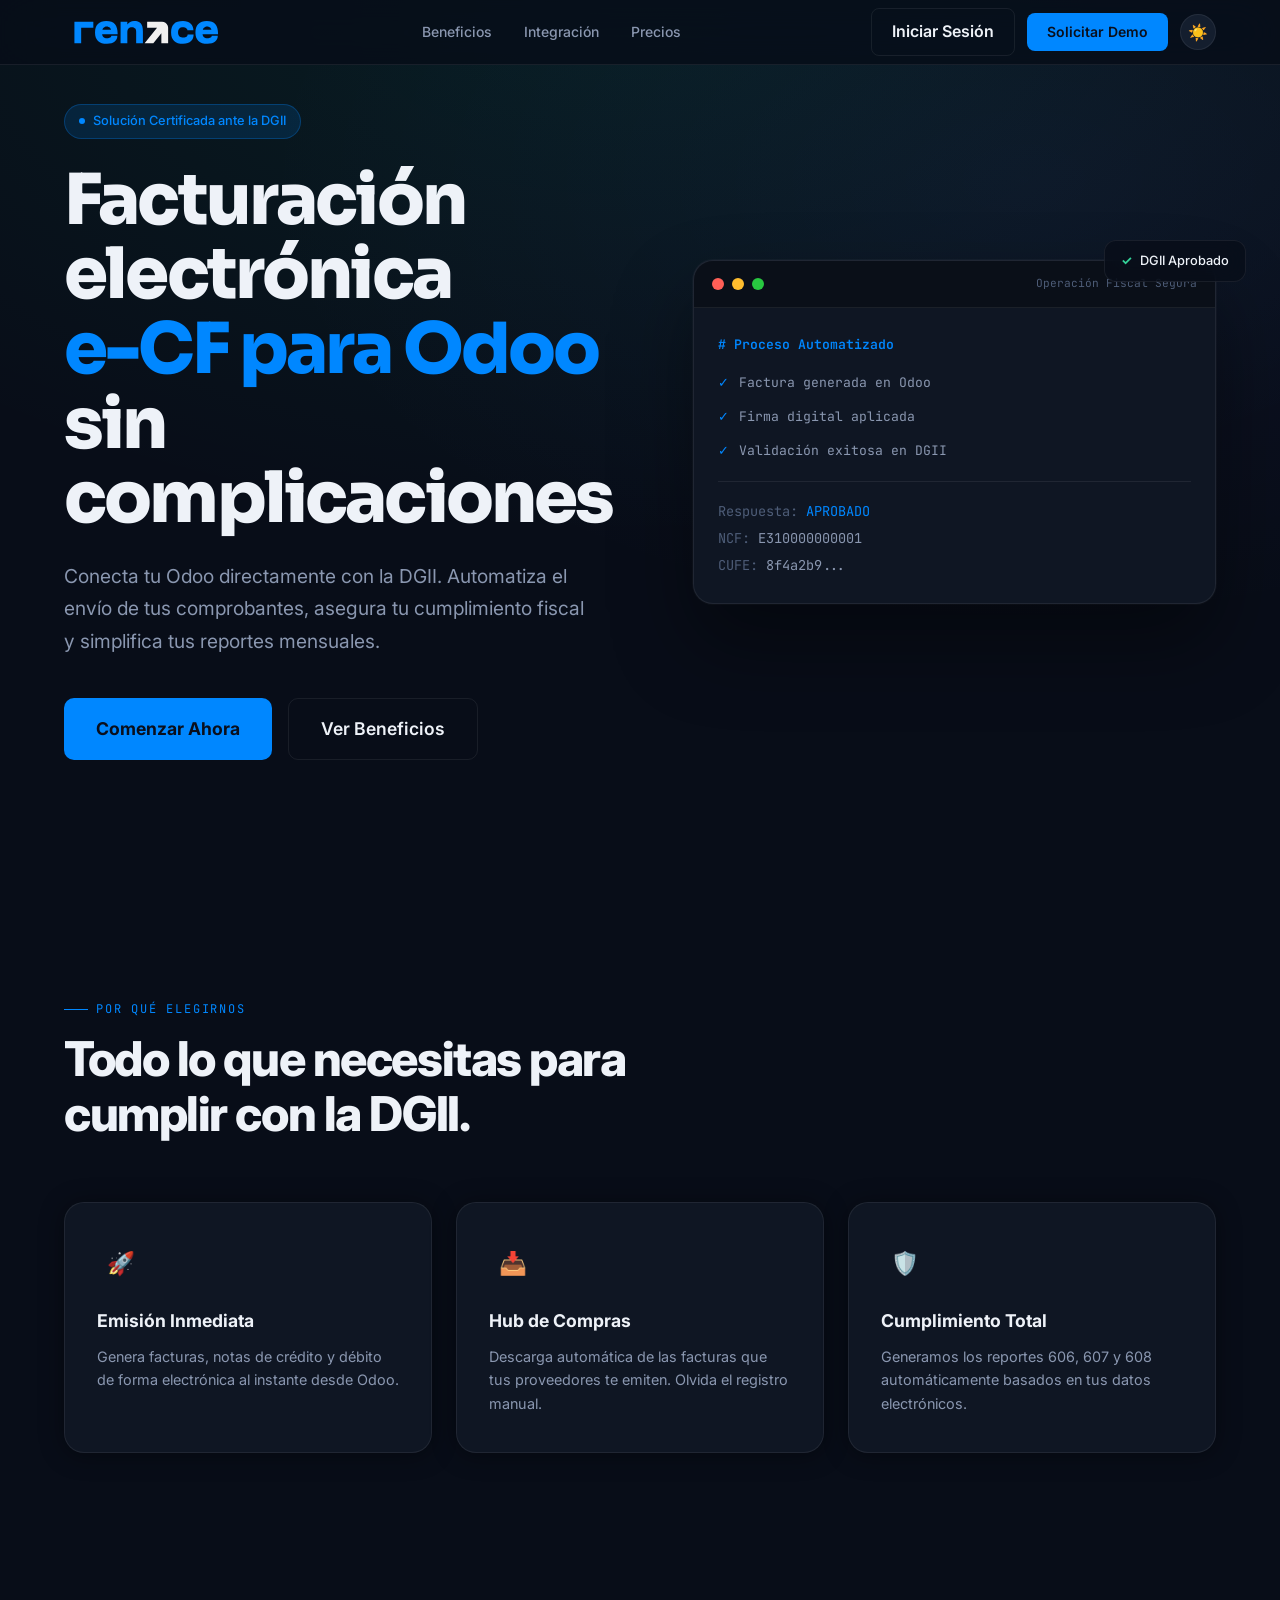
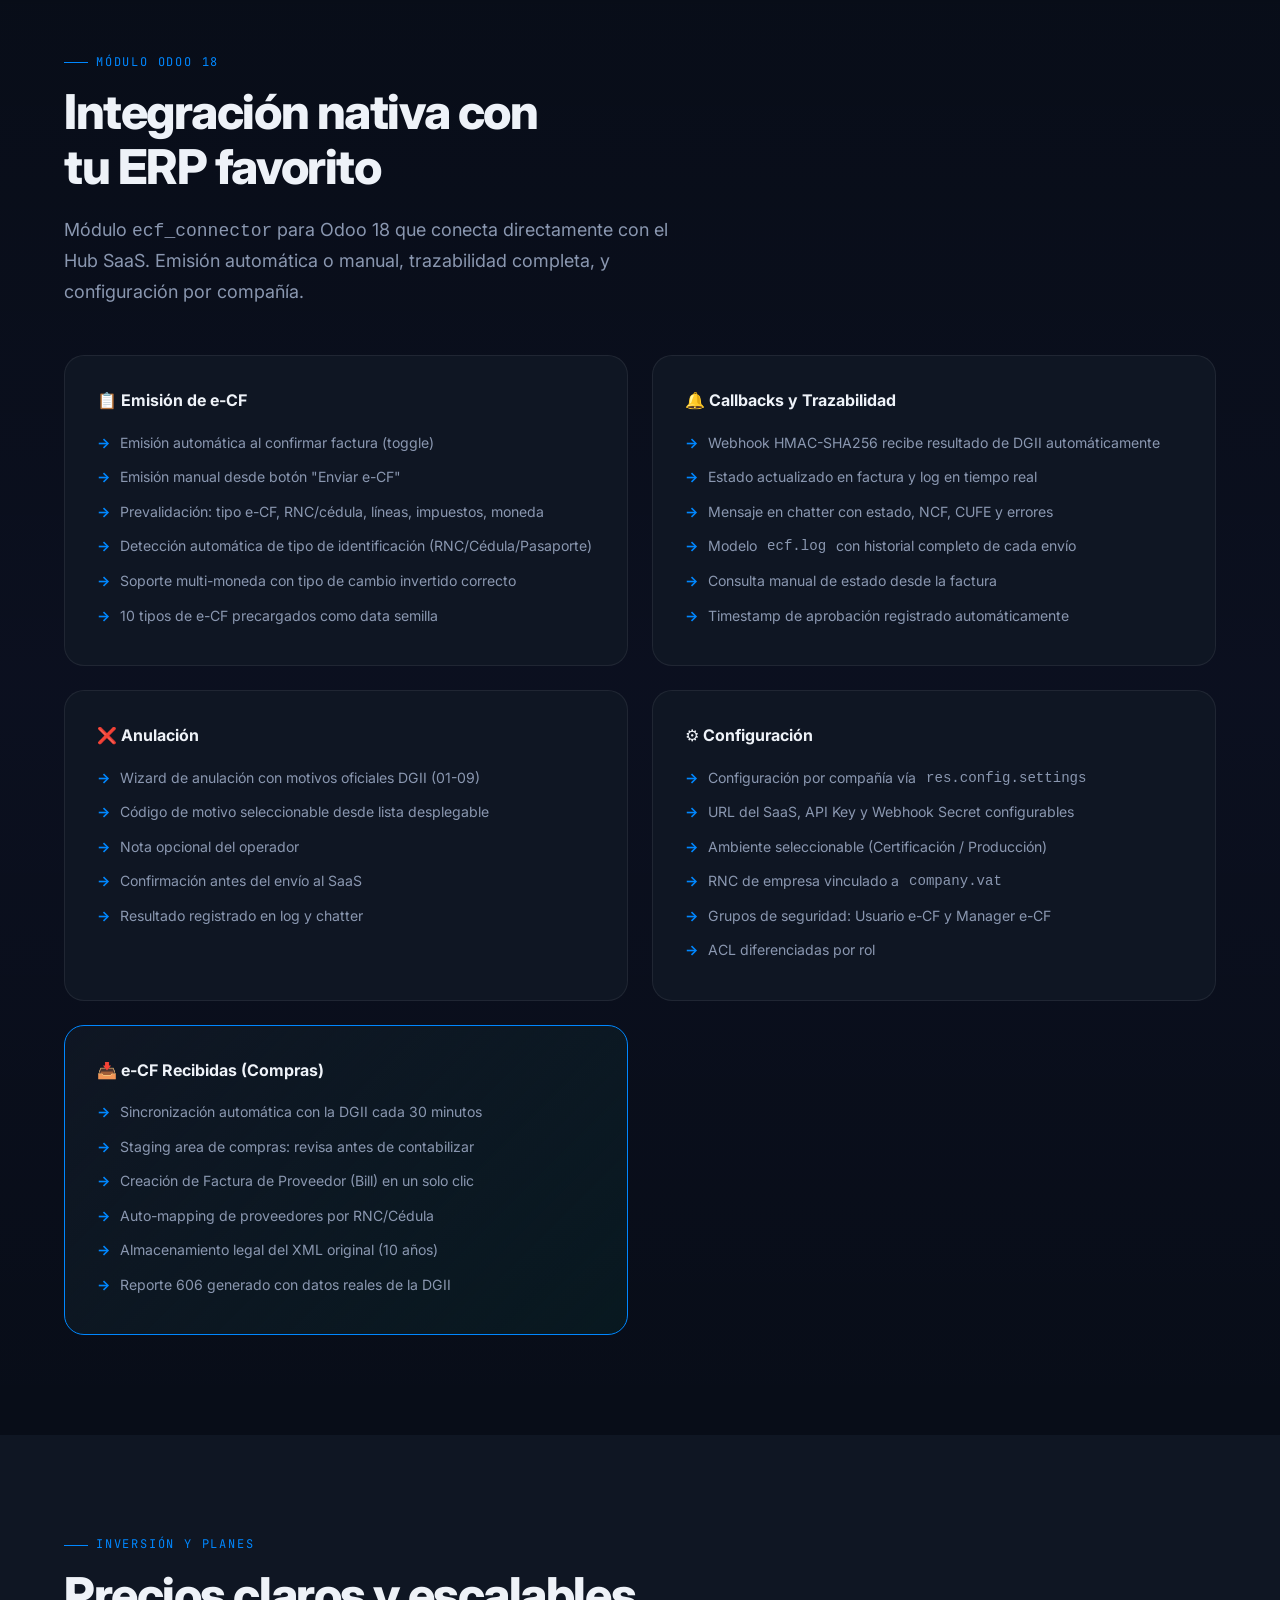
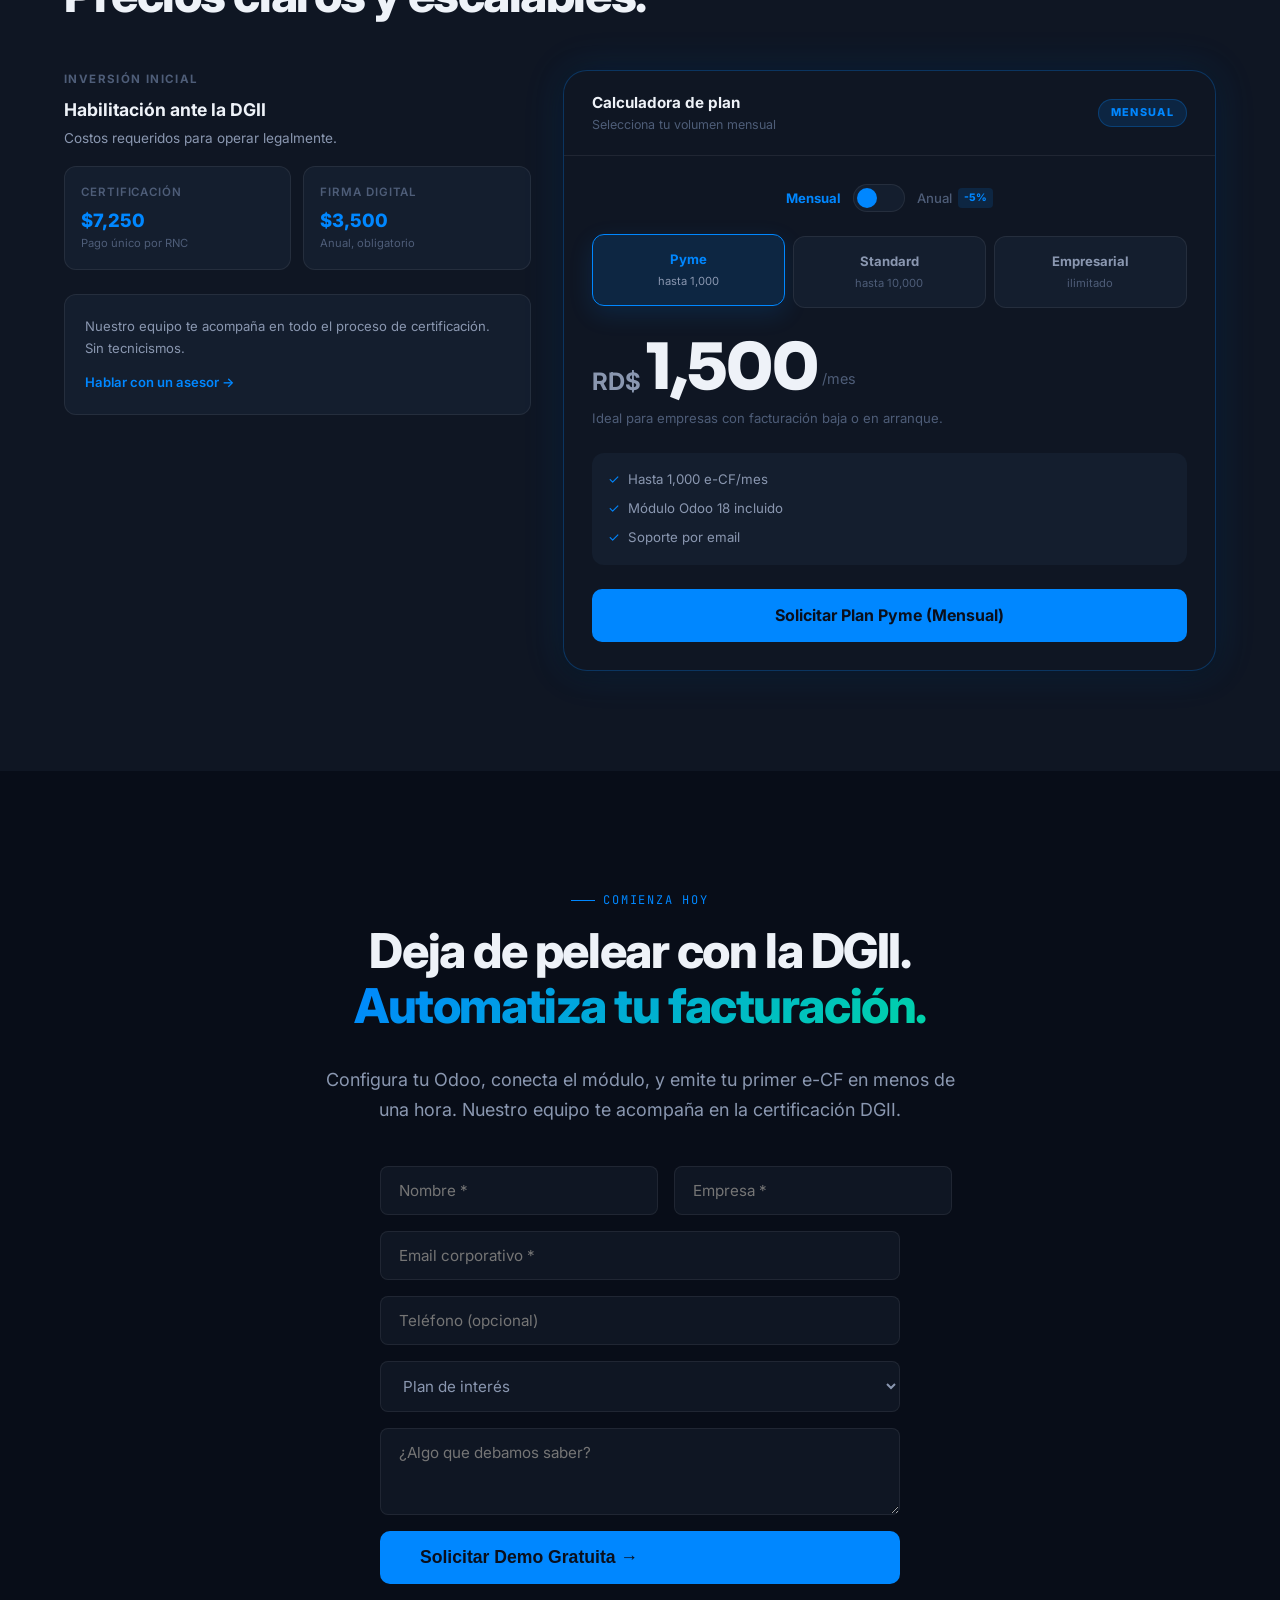
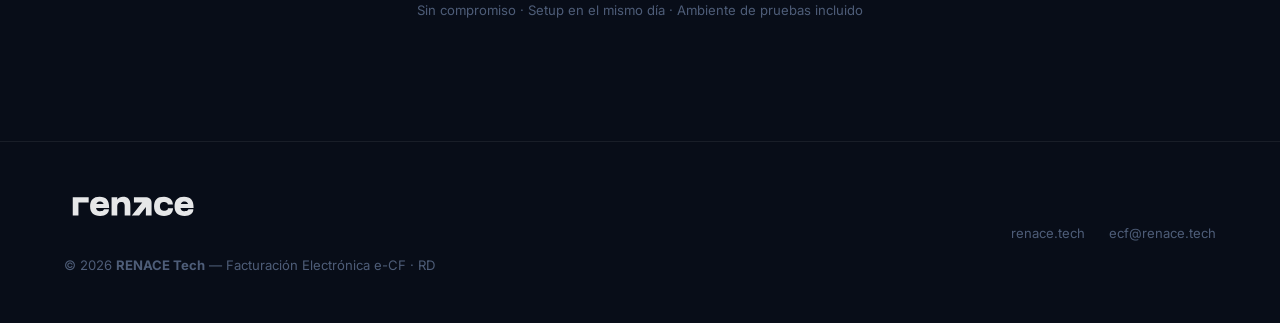
==== landing/index.html @ 4a926ac3 "Renquitec: Responsive constraints for mobile Hero and Grids using !important overrides" ====
<!DOCTYPE html>
<html lang="es">
<head>
    <meta charset="UTF-8">
    <meta name="viewport" content="width=device-width, initial-scale=1.0">
    <title>Renace ECF — Facturación Electrónica DGII para Odoo</title>
    <meta name="description" content="Hub SaaS de facturación electrónica (e-CF) certificado por la DGII. Conecta tu Odoo con la DGII en minutos. Multi-tenant, seguro, escalable.">
    <meta name="theme-color" content="#0A0F1C">
    <link rel="apple-touch-icon" href="apple-touch-icon.png">
    <link rel="icon" href="apple-touch-icon.png">
    <link rel="preconnect" href="https://fonts.googleapis.com">
    <link rel="preconnect" href="https://fonts.gstatic.com" crossorigin>
    <link href="https://fonts.googleapis.com/css2?family=Inter:wght@400;500;600;700;800;900&family=JetBrains+Mono:wght@400;500&family=Sora:wght@700;800;900&display=swap" rel="stylesheet">
    <style>
        /* ═══════════════════════════════════════════
           DESIGN TOKENS — renace.tech identity
           ═══════════════════════════════════════════ */
        :root {
            /* Dark mode (default) */
            --bg-deep:      #080D18;
            --bg-card:      #0F1623;
            --bg-card-alt:  #141E2E;
            --bg-glass:     rgba(8, 13, 24, 0.72);
            --nav-bg:       rgba(8, 13, 24, 0.85);

            --accent:       #0087ff;
            --accent-dim:   #006fd6;
            --accent-glow:  rgba(0, 135, 255, 0.14);
            --accent-2:     #00d4a8;
            --accent-2-glow:rgba(0, 212, 168, 0.12);

            --text-primary: #EEF2F8;
            --text-muted:   #8A97B0;
            --text-dim:     #4E5D78;

            --border:       rgba(255,255,255,0.07);
            --border-accent:rgba(0,135,255,0.28);

            --radius:       12px;
            --radius-lg:    20px;
            --radius-sm:    8px;

            --font-sans:    'Inter', system-ui, -apple-system, sans-serif;
            --font-display: 'Sora', 'Inter', sans-serif;
            --font-mono:    'JetBrains Mono', 'Fira Code', monospace;

            --shadow-card:  0 2px 24px rgba(0,0,0,0.4);
            --shadow-glow:  0 0 40px rgba(0,135,255,0.15);
            --transition:   all 0.25s cubic-bezier(0.4, 0, 0.2, 1);
        }

        /* Light mode */
        [data-theme="light"] {
            --bg-deep:      #F4F7FC;
            --bg-card:      #FFFFFF;
            --bg-card-alt:  #EDF1F8;
            --bg-glass:     rgba(244, 247, 252, 0.88);
            --nav-bg:       rgba(244, 247, 252, 0.92);

            --accent:       #0072D9;
            --accent-dim:   #005CB0;
            --accent-glow:  rgba(0, 114, 217, 0.10);
            --accent-2:     #009e7e;
            --accent-2-glow:rgba(0, 158, 126, 0.10);

            --text-primary: #111827;
            --text-muted:   #4B5563;
            --text-dim:     #9CA3AF;

            --border:       rgba(17,24,39,0.09);
            --border-accent:rgba(0,114,217,0.25);

            --shadow-card:  0 2px 24px rgba(17,24,39,0.08);
            --shadow-glow:  0 0 40px rgba(0,114,217,0.10);
        }

        /* Smooth theme transitions */
        body, .nav, .feature-card, .odoo-card, .terminal, section {
            transition: background 0.35s ease, color 0.35s ease, border-color 0.35s ease;
        }

        /* ═══════════════════════════════════════════
           RESET & BASE
           ═══════════════════════════════════════════ */
        *, *::before, *::after { box-sizing: border-box; margin: 0; padding: 0; }
        html { scroll-behavior: smooth; -webkit-font-smoothing: antialiased; }
        body {
            font-family: var(--font-sans);
            background: var(--bg-deep);
            color: var(--text-primary);
            line-height: 1.6;
            overflow-x: hidden;
        }
        a { color: var(--accent); text-decoration: none; transition: color .2s; }
        a:hover { color: var(--accent-dim); }
        img { max-width: 100%; display: block; }

        /* ═══════════════════════════════════════════
           LAYOUT
           ═══════════════════════════════════════════ */
        .container {
            max-width: 1200px;
            margin: 0 auto;
            padding: 0 24px;
        }
        section {
            padding: 100px 0;
            position: relative;
        }
        .section-label {
            font-family: var(--font-mono);
            font-size: 0.75rem;
            letter-spacing: 0.15em;
            text-transform: uppercase;
            color: var(--accent);
            margin-bottom: 12px;
            display: flex;
            align-items: center;
            gap: 8px;
        }
        .section-label::before {
            content: '';
            width: 24px;
            height: 1px;
            background: var(--accent);
        }
        .section-title {
            font-size: clamp(2rem, 4vw, 3rem);
            font-weight: 800;
            letter-spacing: -0.03em;
            line-height: 1.15;
            margin-bottom: 20px;
        }
        .section-subtitle {
            font-size: 1.125rem;
            color: var(--text-muted);
            max-width: 640px;
            line-height: 1.7;
        }

        /* ═══════════════════════════════════════════
           NAVIGATION
           ═══════════════════════════════════════════ */
        .nav {
            position: fixed;
            top: 0;
            left: 0;
            right: 0;
            z-index: 100;
            backdrop-filter: blur(24px) saturate(1.6);
            -webkit-backdrop-filter: blur(24px) saturate(1.6);
            background: var(--nav-bg);
            border-bottom: 1px solid var(--border);
            transition: background 0.35s ease, box-shadow 0.3s;
        }
        .nav.scrolled { box-shadow: 0 4px 40px rgba(0,0,0,0.15); }

        /* Theme toggle */
        .theme-toggle {
            width: 36px;
            height: 36px;
            border-radius: 50%;
            border: 1px solid var(--border);
            background: var(--bg-card-alt);
            color: var(--text-muted);
            cursor: pointer;
            display: flex;
            align-items: center;
            justify-content: center;
            font-size: 1rem;
            transition: var(--transition);
            flex-shrink: 0;
        }
        .theme-toggle:hover { border-color: var(--accent); color: var(--accent); transform: rotate(20deg); }
        .nav-inner {
            display: flex;
            align-items: center;
            justify-content: space-between;
            height: 64px;
        }
        .nav-logo {
            display: flex;
            align-items: center;
            gap: 10px;
            font-weight: 800;
            font-size: 1.15rem;
            color: var(--text-primary);
        }
        .nav-logo .logo-icon {
            width: 32px;
            height: 32px;
            border-radius: 8px;
            background: linear-gradient(135deg, var(--accent), var(--accent-2));
            display: flex;
            align-items: center;
            justify-content: center;
            font-size: 0.85rem;
            font-weight: 900;
            color: #0A0F1C;
        }
        .nav-links {
            display: flex;
            gap: 32px;
            list-style: none;
        }
        .nav-links a {
            font-size: 0.875rem;
            font-weight: 500;
            color: var(--text-muted);
            transition: color .2s;
        }
        .nav-links a:hover { color: var(--text-primary); }
        .nav-cta {
            display: inline-flex;
            align-items: center;
            gap: 8px;
            padding: 8px 20px;
            background: var(--accent);
            color: #0A0F1C;
            font-weight: 600;
            font-size: 0.875rem;
            border-radius: 8px;
            transition: all .2s;
        }
        .nav-cta:hover {
            background: var(--accent-dim);
            color: #0A0F1C;
            transform: translateY(-1px);
            box-shadow: 0 4px 20px rgba(0, 229, 160, 0.3);
        }
        .mobile-toggle { display: none; background: none; border: none; color: var(--text-primary); cursor: pointer; }

        /* ═══════════════════════════════════════════
           HERO
           ═══════════════════════════════════════════ */
        .hero {
            min-height: 100vh;
            display: flex;
            align-items: center;
            padding-top: 64px;
            position: relative;
            overflow: hidden;
        }
        .hero::before {
            content: '';
            position: absolute;
            inset: 0;
            background:
                radial-gradient(ellipse 80% 60% at 50% 0%, rgba(0,229,160,0.08), transparent),
                radial-gradient(ellipse 60% 50% at 80% 20%, rgba(108,99,255,0.06), transparent);
            pointer-events: none;
        }
        .hero-grid {
            display: grid;
            grid-template-columns: 1fr 1fr;
            gap: 80px;
            align-items: center;
        }
        .hero-badge {
            display: inline-flex;
            align-items: center;
            gap: 8px;
            padding: 6px 14px;
            background: var(--accent-glow);
            border: 1px solid var(--border-accent);
            border-radius: 100px;
            font-size: 0.8rem;
            font-weight: 500;
            color: var(--accent);
            margin-bottom: 24px;
        }
        .hero-badge .dot {
            width: 6px;
            height: 6px;
            border-radius: 50%;
            background: var(--accent);
            animation: pulse 2s ease infinite;
        }
        @keyframes pulse {
            0%, 100% { opacity: 1; }
            50% { opacity: 0.3; }
        }
        .hero h1 {
            font-family: var(--font-display);
            font-size: clamp(2rem, 8vw, 4.4rem);
            font-weight: 900;
            letter-spacing: -0.04em;
            line-height: 1.06;
            margin-bottom: 24px;
        }
        .hero h1 .accent-word {
            color: var(--accent);
        }
        .hero-desc {
            font-size: 1.2rem;
            color: var(--text-muted);
            max-width: 520px;
            line-height: 1.7;
            margin-bottom: 40px;
        }
        .hero-actions {
            display: flex;
            gap: 16px;
            flex-wrap: wrap;
        }
        .btn-primary {
            display: inline-flex;
            align-items: center;
            gap: 8px;
            padding: 14px 32px;
            background: var(--accent);
            color: #0A0F1C;
            font-weight: 700;
            font-size: 1rem;
            border-radius: 10px;
            border: none;
            cursor: pointer;
            transition: all .25s;
        }
        .btn-primary:hover {
            background: var(--accent-dim);
            transform: translateY(-2px);
            box-shadow: 0 8px 32px rgba(0,229,160,0.25);
            color: #0A0F1C;
        }
        .btn-outline {
            display: inline-flex;
            align-items: center;
            gap: 8px;
            padding: 14px 32px;
            background: transparent;
            color: var(--text-primary);
            font-weight: 600;
            font-size: 1rem;
            border-radius: 10px;
            border: 1px solid var(--border);
            cursor: pointer;
            transition: all .25s;
        }
        .btn-outline:hover {
            border-color: var(--text-dim);
            background: rgba(255,255,255,0.03);
            color: var(--text-primary);
        }

        /* Hero Visual — Animated terminal */
        .hero-visual {
            position: relative;
        }
        .terminal {
            background: var(--bg-card);
            border: 1px solid var(--border);
            border-radius: var(--radius-lg);
            overflow: hidden;
            box-shadow:
                0 40px 80px rgba(0,0,0,0.4),
                0 0 0 1px rgba(255,255,255,0.03);
        }
        .terminal-bar {
            display: flex;
            align-items: center;
            gap: 8px;
            padding: 14px 18px;
            background: rgba(0,0,0,0.3);
            border-bottom: 1px solid var(--border);
        }
        .terminal-dot {
            width: 12px;
            height: 12px;
            border-radius: 50%;
        }
        .terminal-dot:nth-child(1) { background: #ff5f57; }
        .terminal-dot:nth-child(2) { background: #ffbd2e; }
        .terminal-dot:nth-child(3) { background: #28c840; }
        .terminal-bar span {
            margin-left: auto;
            font-family: var(--font-mono);
            font-size: 0.7rem;
            color: var(--text-dim);
        }
        .terminal-body {
            padding: 24px;
            font-family: var(--font-mono);
            font-size: 0.82rem;
            line-height: 2;
            color: var(--text-muted);
            word-break: break-word;
            overflow-wrap: break-word;
        }
        .terminal-body .cmd { color: var(--accent); }
        .terminal-body .str { color: #fbbf24; }
        .terminal-body .num { color: var(--accent-2); }
        .terminal-body .ok { color: #34d399; }
        .terminal-body .err { color: #f87171; }
        .terminal-body .dim { color: var(--text-dim); }

        /* Floating badge */
        .float-badge {
            position: absolute;
            padding: 10px 16px;
            background: var(--bg-glass);
            backdrop-filter: blur(12px);
            border: 1px solid var(--border);
            border-radius: var(--radius);
            font-size: 0.8rem;
            font-weight: 500;
            display: flex;
            align-items: center;
            gap: 8px;
            animation: float 6s ease-in-out infinite;
        }
        .float-badge.top-right { top: -20px; right: -30px; animation-delay: -2s; }
        .float-badge.bottom-left { bottom: 30px; left: -40px; animation-delay: -4s; }
        @keyframes float {
            0%, 100% { transform: translateY(0); }
            50% { transform: translateY(-8px); }
        }

        /* ═══════════════════════════════════════════
           TRUST BAR
           ═══════════════════════════════════════════ */
        .trust-bar {
            padding: 64px 0;
            border-top: 1px solid var(--border);
            border-bottom: 1px solid var(--border);
        }
        .trust-items {
            display: flex;
            justify-content: center;
            gap: 64px;
            flex-wrap: wrap;
        }
        .trust-item {
            display: flex;
            align-items: center;
            gap: 14px;
        }
        .trust-icon {
            width: 44px;
            height: 44px;
            border-radius: 10px;
            background: var(--accent-glow);
            border: 1px solid var(--border-accent);
            display: flex;
            align-items: center;
            justify-content: center;
            font-size: 1.2rem;
        }
        .trust-text strong {
            display: block;
            font-size: 0.95rem;
            font-weight: 700;
        }
        .trust-text span {
            font-size: 0.78rem;
            color: var(--text-dim);
        }

        /* ═══════════════════════════════════════════
           FEATURES GRID
           ═══════════════════════════════════════════ */
        .features-grid {
            display: grid;
            grid-template-columns: repeat(3, 1fr);
            gap: 24px;
            margin-top: 60px;
        }
        .feature-card {
            padding: 36px 32px;
            background: var(--bg-card);
            border: 1px solid var(--border);
            border-radius: var(--radius-lg);
            transition: transform 0.3s cubic-bezier(0.4,0,0.2,1), box-shadow 0.3s, border-color 0.3s;
            position: relative;
            overflow: hidden;
            box-shadow: var(--shadow-card);
        }
        .feature-card::before {
            content: '';
            position: absolute;
            top: 0; left: 0; right: 0;
            height: 2px;
            background: linear-gradient(90deg, transparent, var(--accent), transparent);
            opacity: 0;
            transition: opacity .3s;
        }
        .feature-card:hover {
            border-color: var(--border-accent);
            transform: translateY(-6px);
            box-shadow: 0 24px 64px rgba(0,0,0,0.18), var(--shadow-glow);
        }
        .feature-card:hover::before { opacity: 1; }
        .feature-icon {
            width: 48px;
            height: 48px;
            border-radius: 12px;
            display: flex;
            align-items: center;
            justify-content: center;
            font-size: 1.4rem;
            margin-bottom: 20px;
        }
        .feature-icon.green  { background: var(--accent-glow); border: 1px solid rgba(0,229,160,0.2); }
        .feature-icon.purple { background: var(--accent-2-glow); border: 1px solid rgba(108,99,255,0.2); }
        .feature-icon.blue   { background: rgba(56,189,248,0.1); border: 1px solid rgba(56,189,248,0.2); }
        .feature-icon.amber  { background: rgba(251,191,36,0.1); border: 1px solid rgba(251,191,36,0.2); }
        .feature-card h3 {
            font-size: 1.1rem;
            font-weight: 700;
            margin-bottom: 10px;
        }
        .feature-card p {
            font-size: 0.9rem;
            color: var(--text-muted);
            line-height: 1.65;
        }

        /* ═══════════════════════════════════════════
           ARCHITECTURE SECTION
           ═══════════════════════════════════════════ */
        .arch-diagram {
            margin-top: 60px;
            background: var(--bg-card);
            border: 1px solid var(--border);
            border-radius: var(--radius-lg);
            padding: 48px;
            position: relative;
            overflow: hidden;
        }
        .arch-flow {
            display: flex;
            align-items: center;
            justify-content: center;
            gap: 20px;
            flex-wrap: wrap;
        }
        .arch-node {
            text-align: center;
            padding: 24px 20px;
            min-width: 140px;
            background: var(--bg-card-alt);
            border: 1px solid var(--border);
            border-radius: var(--radius);
            transition: all .3s;
        }
        .arch-node:hover {
            border-color: var(--border-accent);
            box-shadow: 0 0 30px var(--accent-glow);
        }
        .arch-node .node-icon {
            font-size: 2rem;
            margin-bottom: 10px;
        }
        .arch-node .node-label {
            font-weight: 700;
            font-size: 0.9rem;
            margin-bottom: 4px;
        }
        .arch-node .node-desc {
            font-size: 0.75rem;
            color: var(--text-dim);
        }
        .arch-arrow {
            font-size: 1.5rem;
            color: var(--accent);
            font-weight: 300;
            animation: arrowPulse 2s ease infinite;
        }
        @keyframes arrowPulse {
            0%, 100% { opacity: 1; }
            50% { opacity: 0.3; }
        }

        /* ═══════════════════════════════════════════
           API REFERENCE
           ═══════════════════════════════════════════ */
        .api-table {
            margin-top: 48px;
            width: 100%;
            border-collapse: collapse;
        }
        .api-table thead th {
            text-align: left;
            padding: 14px 20px;
            font-size: 0.75rem;
            font-weight: 600;
            text-transform: uppercase;
            letter-spacing: 0.1em;
            color: var(--text-dim);
            border-bottom: 1px solid var(--border);
        }
        .api-table tbody tr {
            transition: background .2s;
        }
        .api-table tbody tr:hover {
            background: rgba(255,255,255,0.02);
        }
        .api-table tbody td {
            padding: 16px 20px;
            font-size: 0.9rem;
            border-bottom: 1px solid var(--border);
            vertical-align: top;
        }
        .method-badge {
            display: inline-block;
            padding: 3px 10px;
            border-radius: 6px;
            font-family: var(--font-mono);
            font-size: 0.72rem;
            font-weight: 700;
            letter-spacing: 0.02em;
        }
        .method-badge.post { background: rgba(0,229,160,0.12); color: var(--accent); }
        .method-badge.get  { background: rgba(108,99,255,0.12); color: var(--accent-2); }
        .method-badge.patch { background: rgba(255,170,0,0.12); color: #ffaa00; }
        .endpoint-path {
            font-family: var(--font-mono);
            font-size: 0.82rem;
            color: var(--text-primary);
        }
        .endpoint-desc {
            color: var(--text-muted);
            font-size: 0.85rem;
        }

        /* ═══════════════════════════════════════════
           E-CF TYPES TABLE
           ═══════════════════════════════════════════ */
        .ecf-types {
            display: grid;
            grid-template-columns: repeat(auto-fill, minmax(220px, 1fr));
            gap: 16px;
            margin-top: 48px;
        }
        .ecf-type-card {
            padding: 20px 24px;
            background: var(--bg-card);
            border: 1px solid var(--border);
            border-radius: var(--radius);
            display: flex;
            align-items: center;
            gap: 14px;
            transition: border-color .2s;
        }
        .ecf-type-card:hover { border-color: var(--border-accent); }
        .ecf-code {
            font-family: var(--font-mono);
            font-size: 1.2rem;
            font-weight: 800;
            color: var(--accent);
            min-width: 42px;
        }
        .ecf-type-card .type-name {
            font-size: 0.85rem;
            font-weight: 600;
        }
        .ecf-type-card .type-prefix {
            font-family: var(--font-mono);
            font-size: 0.72rem;
            color: var(--text-dim);
        }

        /* ═══════════════════════════════════════════
           SECURITY SECTION
           ═══════════════════════════════════════════ */
        .security-grid {
            display: grid;
            grid-template-columns: repeat(2, 1fr);
            gap: 24px;
            margin-top: 48px;
        }
        .security-item {
            display: flex;
            gap: 16px;
            padding: 24px;
            background: var(--bg-card);
            border: 1px solid var(--border);
            border-radius: var(--radius);
        }
        .security-item .sec-icon {
            font-size: 1.4rem;
            flex-shrink: 0;
            margin-top: 2px;
        }
        .security-item h4 {
            font-weight: 700;
            font-size: 0.95rem;
            margin-bottom: 6px;
        }
        .security-item p {
            font-size: 0.85rem;
            color: var(--text-muted);
            line-height: 1.6;
        }

        /* ═══════════════════════════════════════════
           ODOO SECTION
           ═══════════════════════════════════════════ */
        .odoo-features {
            display: grid;
            grid-template-columns: repeat(2, 1fr);
            gap: 24px;
            margin-top: 48px;
        }
        .odoo-card {
            padding: 32px;
            background: var(--bg-card);
            border: 1px solid var(--border);
            border-radius: var(--radius-lg);
        }
        .odoo-card h4 {
            font-size: 1rem;
            font-weight: 700;
            margin-bottom: 12px;
            display: flex;
            align-items: center;
            gap: 10px;
        }
        .odoo-card ul {
            list-style: none;
            padding: 0;
        }
        .odoo-card li {
            padding: 6px 0;
            font-size: 0.88rem;
            color: var(--text-muted);
            display: flex;
            align-items: flex-start;
            gap: 10px;
        }
        .odoo-card li::before {
            content: '→';
            color: var(--accent);
            font-weight: 700;
            flex-shrink: 0;
        }

        /* ═══════════════════════════════════════════
           DGII COMPLIANCE
           ═══════════════════════════════════════════ */
        .compliance-grid {
            display: grid;
            grid-template-columns: repeat(3, 1fr);
            gap: 24px;
            margin-top: 48px;
        }
        .compliance-card {
            padding: 32px;
            background: var(--bg-card);
            border: 1px solid var(--border);
            border-radius: var(--radius-lg);
            text-align: center;
        }
        .compliance-card .big-check {
            font-size: 2.5rem;
            margin-bottom: 16px;
        }
        .compliance-card h4 {
            font-weight: 700;
            margin-bottom: 8px;
        }
        .compliance-card p {
            font-size: 0.85rem;
            color: var(--text-muted);
            line-height: 1.6;
        }


        /* PRICING — Real Plans */
        .pricing-toggle { display:flex; align-items:center; justify-content:center; gap:16px; margin:40px 0 48px; }
        .toggle-label { font-size:0.9rem; color:var(--text-muted); font-weight:500; }
        .toggle-label.active { color:var(--text-primary); font-weight:700; }
        .toggle-switch { position:relative; width:52px; height:28px; cursor:pointer; }
        .toggle-switch input { opacity:0; width:0; height:0; }
        .toggle-slider { position:absolute; inset:0; background:var(--bg-card-alt); border:1px solid var(--border); border-radius:100px; transition:.3s; }
        .toggle-slider::before { content:''; position:absolute; width:20px; height:20px; left:3px; top:3px; background:var(--accent); border-radius:50%; transition:.3s; }
        .toggle-switch input:checked + .toggle-slider::before { transform:translateX(24px); }
        .pricing-hero-cards { display:grid; grid-template-columns:repeat(4,1fr); gap:20px; margin-bottom:48px; }
        @media(max-width:1100px){ .pricing-hero-cards{ grid-template-columns:repeat(2,1fr); } }
        @media(max-width:600px){ .pricing-hero-cards{ grid-template-columns:1fr; } }
        .ph-card { padding:32px 28px; background:var(--bg-card); border:1px solid var(--border); border-radius:var(--radius-lg); position:relative; transition:all .3s; }
        .ph-card:hover { transform:translateY(-4px); box-shadow:0 20px 60px rgba(0,0,0,.25); border-color:var(--border-accent); }
        .ph-card.best { border-color:var(--accent); box-shadow:0 0 60px rgba(0,229,160,.1); }
        .ph-card.best::before { content:'MÁS POPULAR'; position:absolute; top:-12px; left:50%; transform:translateX(-50%); background:var(--accent); color:#0A0F1C; font-size:.68rem; font-weight:800; letter-spacing:.12em; padding:4px 14px; border-radius:100px; white-space:nowrap; }
        .ph-card.franchise { border-color:rgba(108,99,255,.4); }
        .ph-name { font-family:var(--font-mono); font-size:.72rem; text-transform:uppercase; letter-spacing:.15em; color:var(--accent); margin-bottom:8px; }
        .ph-card.franchise .ph-name { color:var(--accent-2); }
        .ph-txn { font-size:.82rem; color:var(--text-dim); margin-bottom:16px; }
        .ph-price-annual { font-size:2.1rem; font-weight:800; line-height:1; }
        .ph-price-annual small { font-size:.95rem; font-weight:500; color:var(--text-dim); }
        .ph-monthly { font-size:.82rem; color:var(--text-muted); margin-top:4px; }
        .ph-price-monthly { font-size:2.1rem; font-weight:800; line-height:1; display:none; }
        .ph-price-monthly small { font-size:.95rem; font-weight:500; color:var(--text-dim); }
        .ph-annual-note { font-size:.82rem; color:var(--text-muted); margin-top:4px; display:none; }
        .ph-divider { height:1px; background:var(--border); margin:20px 0; }
        .ph-features { list-style:none; padding:0; margin-bottom:24px; }
        .ph-features li { font-size:.85rem; color:var(--text-muted); padding:5px 0; display:flex; align-items:flex-start; gap:8px; }
        .ph-features li::before { content:'✓'; color:var(--accent); font-weight:700; flex-shrink:0; }
        .ph-card.franchise .ph-features li::before { color:var(--accent-2); }
        .ph-btn { display:block; width:100%; padding:11px; text-align:center; border-radius:10px; font-weight:600; font-size:.88rem; transition:all .25s; cursor:pointer; border:none; }
        .ph-btn.acc { background:var(--accent); color:#0A0F1C; }
        .ph-btn.acc:hover { background:var(--accent-dim); box-shadow:0 4px 20px rgba(0,229,160,.3); }
        .ph-btn.out { background:transparent; border:1px solid var(--border); color:var(--text-primary); }
        .ph-btn.out:hover { border-color:var(--accent); color:var(--accent); }
        .plans-table-wrap { background:var(--bg-card); border:1px solid var(--border); border-radius:var(--radius-lg); overflow:hidden; margin-top:8px; }
        .plans-table-toggle { display:flex; align-items:center; justify-content:center; gap:10px; padding:20px; cursor:pointer; color:var(--text-muted); font-size:.88rem; border-bottom:1px solid transparent; transition:all .2s; }
        .plans-table-toggle:hover { color:var(--accent); }
        .plans-table-toggle svg { transition:transform .3s; }
        .plans-table-toggle.open svg { transform:rotate(180deg); }
        .plans-table { width:100%; border-collapse:collapse; display:none; }
        .plans-table.show { display:table; }
        .plans-table th { padding:14px 20px; font-size:.72rem; font-weight:600; text-transform:uppercase; letter-spacing:.1em; color:var(--text-dim); text-align:left; border-bottom:1px solid var(--border); background:rgba(0,0,0,.2); }
        .plans-table th:nth-child(n+2) { text-align:right; }
        .plans-table td { padding:13px 20px; font-size:.88rem; border-bottom:1px solid rgba(255,255,255,.03); }
        .plans-table td:nth-child(n+2) { text-align:right; font-family:var(--font-mono); font-size:.82rem; color:var(--text-muted); }
        .plans-table td:first-child { font-weight:600; color:var(--text-primary); }
        .plans-table tr:hover td { background:rgba(255,255,255,.02); }
        .plans-table tr:last-child td { border-bottom:none; }
        .plans-notes { margin-top:32px; padding:28px 32px; background:linear-gradient(135deg,rgba(0,229,160,.04),rgba(108,99,255,.04)); border:1px solid var(--border-accent); border-radius:var(--radius-lg); }
        .plans-notes h4 { font-size:.9rem; font-weight:700; margin-bottom:16px; display:flex; align-items:center; gap:8px; }
        .plans-notes ul { list-style:none; padding:0; display:grid; grid-template-columns:1fr 1fr; gap:8px 32px; }
        @media(max-width:700px){ .plans-notes ul{ grid-template-columns:1fr; } }
        .plans-notes li { font-size:.82rem; color:var(--text-muted); padding:4px 0; display:flex; align-items:flex-start; gap:8px; line-height:1.5; }
        .plans-notes li::before { content:'·'; color:var(--accent); font-weight:700; flex-shrink:0; }


        /* ═══════════════════════════════════════════
           CTA
           ═══════════════════════════════════════════ */
        .cta-section {
            text-align: center;
            padding: 120px 0;
        }
        .cta-section .section-title {
            max-width: 700px;
            margin: 0 auto 32px;
        }

        /* ═══════════════════════════════════════════
           FOOTER
           ═══════════════════════════════════════════ */
        .footer {
            padding: 48px 0;
            border-top: 1px solid var(--border);
        }
        .footer-inner {
            display: flex;
            justify-content: space-between;
            align-items: center;
        }
        .footer-copy {
            font-size: 0.82rem;
            color: var(--text-dim);
        }
        .footer-links {
            display: flex;
            gap: 24px;
        }
        .footer-links a {
            font-size: 0.82rem;
            color: var(--text-dim);
        }
        .footer-links a:hover { color: var(--text-primary); }

        /* ═══════════════════════════════════════════
           RESPONSIVE
           ═══════════════════════════════════════════ */
        @media (max-width: 1024px) {
            .hero-grid { grid-template-columns: 1fr; gap: 48px; }
            .hero-visual { order: -1; }
            .features-grid { grid-template-columns: repeat(2, 1fr); }
            .pricing-hero-cards { grid-template-columns: repeat(2, 1fr); }
            .compliance-grid { grid-template-columns: 1fr 1fr; }
            .calc-grid { grid-template-columns: 1fr; }
        }
        @media (max-width: 768px) {
            section { padding: 64px 0; }
            .nav-links { 
                display: none; 
                position: absolute;
                top: 64px;
                left: 0;
                right: 0;
                background: var(--nav-bg);
                backdrop-filter: blur(24px);
                flex-direction: column;
                padding: 20px;
                border-bottom: 1px solid var(--border);
                gap: 20px;
            }
            .nav-links.active { display: flex; }
            .mobile-toggle { display: block; font-size: 1.5rem; }
            .nav-actions { display: none !important; }
            .mobile-actions { display: flex !important; flex-direction: column; gap: 10px; margin-top: 10px; }
            .features-grid,
            .security-grid,
            .odoo-features,
            .pricing-hero-cards,
            .calc-grid,
            .contact-grid,
            .compliance-grid { grid-template-columns: 1fr !important; }
            .hero h1 { font-size: clamp(1.8rem, 8vw, 2.2rem) !important; line-height: 1.1; }
            .hero-desc { font-size: 1rem !important; }
            .terminal { max-width: 100vw; box-sizing: border-box; }
            .terminal-body { font-size: 0.75rem !important; padding: 16px !important; word-break: break-word; overflow-wrap: break-word; }
            .arch-flow { flex-direction: column; }
            .arch-arrow { transform: rotate(90deg); }
            .trust-items { gap: 32px; }
            .float-badge { display: none; }
            .footer-inner { flex-direction: column; gap: 16px; text-align: center; }
            .api-table { font-size: 0.8rem; }
            .api-table thead { display: none; }
            .api-table tbody td { display: block; padding: 10px 16px; border: none; }
            .api-table tbody td::before { 
                content: attr(data-label); 
                display: block; 
                font-weight: bold; 
                font-size: 0.75rem; 
                color: var(--accent);
                margin-bottom: 4px;
                text-transform: uppercase;
                letter-spacing: 0.05em;
            }
            .api-table tbody tr { border-bottom: 1px solid var(--border); padding: 16px 0; display: block; }
            .plan-tabs { grid-template-columns: 1fr; gap: 12px; }
        }
        @media (max-width: 480px) {
            .container { padding: 0 16px; }
            .trust-items { gap: 20px; }
            .hero-actions { flex-direction: column; width: 100%; }
            .hero-actions .btn-primary, .hero-actions .btn-outline { width: 100%; text-align: center; justify-content: center; }
        }

        /* ═══════════════════════════════════════════
           SCROLL ANIMATIONS
           ═══════════════════════════════════════════ */
        .reveal {
            opacity: 0;
            transform: translateY(28px);
            transition: opacity 0.55s cubic-bezier(0.16, 1, 0.3, 1),
                        transform 0.55s cubic-bezier(0.16, 1, 0.3, 1);
        }
        .reveal.visible { opacity: 1; transform: translateY(0); }
        .reveal-delay-1 { transition-delay: 0.08s; }
        .reveal-delay-2 { transition-delay: 0.16s; }
        .reveal-delay-3 { transition-delay: 0.24s; }

        /* ═══════════════════════════════════════════
           PREMIUM CALCULATOR
           ═══════════════════════════════════════════ */
        .calc-wrapper {
            background: var(--bg-card);
            border: 1px solid var(--border-accent);
            border-radius: 24px;
            overflow: hidden;
            box-shadow: var(--shadow-glow), var(--shadow-card);
        }
        .calc-header {
            display: flex;
            align-items: center;
            justify-content: space-between;
            padding: 20px 28px;
            border-bottom: 1px solid var(--border);
        }
        .calc-badge {
            font-size: 0.68rem;
            font-weight: 800;
            letter-spacing: 0.12em;
            text-transform: uppercase;
            color: var(--accent);
            background: var(--accent-glow);
            border: 1px solid var(--border-accent);
            padding: 4px 12px;
            border-radius: 100px;
        }
        .calc-body { padding: 28px; }

        /* Utility grids */
        .calc-grid { display: grid; grid-template-columns: 1fr 1.4fr; gap: 32px; margin-top: 48px; align-items: start; }
        .contact-grid { display: grid; grid-template-columns: 1fr 1fr; gap: 16px; }

        /* Plan selector tabs */
        .plan-tabs {
            display: grid;
            grid-template-columns: repeat(3, 1fr);
            gap: 8px;
            margin-bottom: 28px;
        }
        .plan-tab {
            padding: 14px 10px;
            border-radius: 12px;
            border: 1.5px solid var(--border);
            background: var(--bg-card-alt);
            cursor: pointer;
            text-align: center;
            transition: all 0.22s cubic-bezier(0.4,0,0.2,1);
            position: relative;
            overflow: hidden;
        }
        .plan-tab::after {
            content: '';
            position: absolute;
            inset: 0;
            background: var(--accent);
            opacity: 0;
            transition: opacity 0.22s;
        }
        .plan-tab.active {
            border-color: var(--accent);
            background: var(--accent-glow);
            transform: translateY(-2px);
            box-shadow: 0 8px 24px var(--accent-glow);
        }
        .plan-tab-name {
            font-weight: 700;
            font-size: 0.82rem;
            color: var(--text-muted);
            margin-bottom: 3px;
            position: relative;
            z-index: 1;
            transition: color 0.22s;
        }
        .plan-tab.active .plan-tab-name { color: var(--accent); }
        .plan-tab-vol {
            font-size: 0.7rem;
            color: var(--text-dim);
            position: relative;
            z-index: 1;
            transition: color 0.22s;
        }
        .plan-tab.active .plan-tab-vol { color: var(--text-muted); }

        /* Animated price display */
        .price-display {
            display: flex;
            align-items: flex-end;
            gap: 4px;
            margin-bottom: 8px;
        }
        .price-currency {
            font-size: 1.5rem;
            font-weight: 700;
            color: var(--text-muted);
            padding-bottom: 6px;
            line-height: 1;
        }
        .price-amount {
            font-family: var(--font-display);
            font-size: 4rem;
            font-weight: 900;
            line-height: 1;
            letter-spacing: -0.04em;
            color: var(--text-primary);
            transition: color 0.3s;
            min-width: 140px;
        }
        .price-period {
            font-size: 0.9rem;
            color: var(--text-dim);
            padding-bottom: 10px;
        }
        .price-note {
            font-size: 0.82rem;
            color: var(--text-dim);
            margin-bottom: 24px;
            min-height: 20px;
            transition: all 0.3s;
        }
        /* Number flip animation */
        @keyframes priceFlipIn {
            from { opacity: 0; transform: translateY(-12px); }
            to   { opacity: 1; transform: translateY(0); }
        }
        .price-amount.updating {
            animation: priceFlipIn 0.28s cubic-bezier(0.4,0,0.2,1) both;
        }

        /* Implementation cost strip */
        .impl-strip {
            display: flex;
            gap: 12px;
        }
        .impl-item {
            flex: 1;
            padding: 16px;
            background: var(--bg-card-alt);
            border: 1px solid var(--border);
            border-radius: 12px;
            transition: border-color 0.2s;
        }
        .impl-item:hover { border-color: var(--border-accent); }
        .impl-label {
            font-size: 0.72rem;
            font-weight: 600;
            text-transform: uppercase;
            letter-spacing: 0.08em;
            color: var(--text-dim);
            margin-bottom: 4px;
        }
        .impl-note {
            font-size: 0.7rem;
            color: var(--text-dim);
        }
        .impl-price {
            font-weight: 800;
            font-size: 1.15rem;
            color: var(--accent);
        }
    </style>
</head>
<body>

<!-- ═══════════════════════════════════════════
     NAVIGATION
     ═══════════════════════════════════════════ -->
<nav class="nav" id="nav">
    <div class="container nav-inner">
        <a href="/" class="nav-logo">
            <svg id="Capa_1" xmlns="http://www.w3.org/2000/svg" version="1.1" viewBox="0 0 360 81.02" style="height: 38px; width: auto;">
              <style>
                .st0 { fill: #0087ff; }
                .st1 { fill: #f0f0f0; }
                .st2 { fill: #00204e; }
              </style>
              <g id="Capa_11" data-name="Capa_1">
                <g>
                  <path class="st0" d="M22.2,64.27V18.62h14.42v45.64h-14.42ZM22.2,18.62h40.35v12.96H22.2v-12.96Z"/>
                  <path class="st0" d="M114.34,45.55h-13.69v-6.85c0-1.58-.24-3-.73-4.25-.49-1.25-1.14-2.27-1.96-3.06-.82-.79-1.84-1.38-3.06-1.78-1.22-.4-2.56-.59-4.02-.59s-2.71.26-3.93.78-2.27,1.29-3.15,2.33c-.88,1.03-1.57,2.33-2.05,3.88-.49,1.55-.73,3.36-.73,5.43,0,2.31.24,4.26.73,5.84.49,1.58,1.19,2.86,2.1,3.83.91.97,2.04,1.67,3.38,2.1s2.86.64,4.57.64c1.34,0,2.57-.14,3.7-.41s2.08-.64,2.88-1.1c.79-.46,1.42-1,1.87-1.64s.68-1.29.68-1.96h12.87c0,5.05-1.87,9.13-5.61,12.23s-9.21,4.65-16.39,4.65c-8.64,0-15.08-2.04-19.31-6.12-4.23-4.08-6.34-10.1-6.34-18.08s2.05-13.77,6.16-17.94,10.06-6.25,17.85-6.25c8.64,0,14.83,2.19,18.58,6.57s5.61,11.02,5.61,19.9v1.85h-.01ZM72.26,35.69h37.88v9.86h-37.88v-9.86Z"/>
                  <path class="st0" d="M120.61,64.27V18.62h14.42v45.64h-14.42ZM153.84,64.27v-23.37c0-1.7-.14-3.18-.41-4.43s-.75-2.31-1.42-3.19c-.67-.88-1.58-1.55-2.74-2.01-1.16-.46-2.65-.69-4.47-.69-3.17,0-5.58.9-7.26,2.69-1.67,1.8-2.51,4.52-2.51,8.17v1.28h-4.02v-1.28c0-3.53.36-6.79,1.09-9.77s1.84-5.54,3.33-7.67,3.41-3.79,5.75-4.97c2.34-1.19,5.1-1.78,8.26-1.78s5.73.35,8.08,1.05c2.34.7,4.32,1.9,5.93,3.61,1.61,1.7,2.82,3.97,3.61,6.8.79,2.83,1.19,6.38,1.19,10.64v24.92s-14.41,0-14.41,0Z"/>
                  <path class="st2" d="M221,26.56s0,.01,0,.02h0s-.02-.02-.02-.02Z"/>
                  <path class="st1" d="M222.02,33.05v31.22h-14.42v-21.16l-17.16,21.16h-18.53l26.46-32.68h-21.08v-12.96h31.77c5.37,0,9.98,3.27,11.94,7.93,0,0,0,.01,0,.02.65,1.54,1.01,3.23,1.01,5.01,0,0,0,.97,0,1.46Z"/>
                  <path class="st0" d="M263.24,18.76c2.77,1,5.1,2.41,6.98,4.2,1.89,1.8,3.32,3.88,4.29,6.25s1.46,4.93,1.46,7.67h-12.96c0-.97-.21-1.86-.64-2.65-.43-.79-1.06-1.45-1.92-1.96-.85-.52-1.84-.93-2.97-1.23s-2.42-.46-3.88-.46-2.92.18-4.2.55c-1.28.37-2.37.97-3.29,1.83-.91.85-1.63,1.96-2.14,3.33-.52,1.37-.78,3.06-.78,5.07s.27,3.73.82,5.16,1.34,2.57,2.37,3.42c1.03.85,2.25,1.46,3.65,1.83,1.4.37,2.92.55,4.56.55,1.46,0,2.75-.15,3.88-.46,1.13-.3,2.05-.71,2.79-1.23.73-.52,1.29-1.17,1.69-1.96s.59-1.67.59-2.65h12.87c0,2.74-.46,5.3-1.37,7.67s-2.3,4.46-4.15,6.25c-1.86,1.8-4.2,3.2-7.03,4.2-2.83,1-6.16,1.51-10,1.51-8.4,0-14.76-2.04-19.08-6.12s-6.48-10.1-6.48-18.08,2.01-14.07,6.02-18.12c4.02-4.05,10.47-6.07,19.35-6.07,3.62-.01,6.8.5,9.57,1.5Z"/>
                  <path class="st0" d="M328.44,45.55h-13.69v-6.85c0-1.58-.24-3-.73-4.25-.49-1.25-1.14-2.27-1.96-3.06-.82-.79-1.84-1.38-3.06-1.78-1.22-.4-2.56-.59-4.02-.59s-2.71.26-3.93.78-2.27,1.29-3.15,2.33c-.88,1.03-1.57,2.33-2.05,3.88-.49,1.55-.73,3.36-.73,5.43,0,2.31.24,4.26.73,5.84.49,1.58,1.19,2.86,2.1,3.83.91.97,2.04,1.67,3.38,2.1s2.86.64,4.57.64c1.34,0,2.57-.14,3.7-.41s2.08-.64,2.88-1.1c.79-.46,1.42-1,1.87-1.64s.68-1.29.68-1.96h12.87c0,5.05-1.87,9.13-5.61,12.23s-9.21,4.65-16.39,4.65c-8.64,0-15.08-2.04-19.31-6.12s-6.34-10.1-6.34-18.08,2.05-13.77,6.16-17.94c4.11-4.17,10.06-6.25,17.85-6.25,8.64,0,14.83,2.19,18.58,6.57s5.61,11.02,5.61,19.9v1.85h-.01ZM286.35,35.69h37.88v9.86h-37.88v-9.86Z"/>
                </g>
              </g>
            </svg>
        </a>
        <ul class="nav-links" id="navLinks">
            <li><a href="#funcionalidades">Beneficios</a></li>
            <li><a href="#odoo">Integración</a></li>
            <li><a href="#planes">Precios</a></li>
            <div class="mobile-actions" style="display: none;">
                <a href="/portal" class="btn-outline" style="padding: 10px 20px; border: 1px solid var(--border); color: var(--text-primary); border-radius: 8px; text-align: center;">Iniciar Sesión</a>
                <a href="#contacto" class="nav-cta" style="text-align: center; justify-content: center;">Solicitar Demo</a>
            </div>
        </ul>
        <div style="display: flex; align-items: center; gap: 12px;">
            <div class="nav-actions" style="display: flex; gap: 12px; align-items: center;">
                <a href="/portal" class="btn-outline" style="padding: 10px 20px; border: 1px solid var(--border); color: var(--text-primary); border-radius: 8px;">Iniciar Sesión</a>
                <a href="#contacto" class="nav-cta">Solicitar Demo</a>
            </div>
            <button class="theme-toggle" id="themeToggle" aria-label="Cambiar tema" title="Cambiar tema">
                <span id="themeIcon">☀️</span>
            </button>
            <button class="mobile-toggle" id="mobileToggle" aria-label="Menú">
                ☰
            </button>
        </div>
    </div>
</nav>

<!-- ═══════════════════════════════════════════
     HERO
     ═══════════════════════════════════════════ -->
<section class="hero" id="inicio">
    <div class="container">
        <div class="hero-grid">
            <div class="reveal">
                <div class="hero-badge">
                    <span class="dot"></span>
                    Solución Certificada ante la DGII
                </div>
                <h1>
                    Facturación electrónica<br>
                    <span class="accent-word">e-CF para Odoo</span><br>
                    sin complicaciones
                </h1>
                <p class="hero-desc">
                    Conecta tu Odoo directamente con la DGII. Automatiza el envío de tus comprobantes, asegura tu cumplimiento fiscal y simplifica tus reportes mensuales.
                </p>
                <div class="hero-actions">
                    <a href="#contacto" class="btn-primary" style="padding: 16px 32px; font-size: 1.1rem;">Comenzar Ahora</a>
                    <a href="#funcionalidades" class="btn-outline" style="padding: 16px 32px; font-size: 1.1rem; border: 1px solid var(--border);">Ver Beneficios</a>
                </div>
            </div>
            <div class="hero-visual reveal">
                <div class="float-badge top-right">
                    <span style="color: #34d399; font-weight: 700;">✓</span>
                    DGII Aprobado
                </div>
                <div class="terminal">
                    <div class="terminal-bar">
                        <div class="terminal-dot"></div>
                        <div class="terminal-dot"></div>
                        <div class="terminal-dot"></div>
                        <span>Operación Fiscal Segura</span>
                    </div>
                    <div class="terminal-body">
                        <div style="margin-bottom: 12px; color: var(--accent); font-weight: 600;"># Proceso Automatizado</div>
                        <div style="display: flex; flex-direction: column; gap: 8px;">
                            <div style="display: flex; align-items: center; gap: 10px;">
                                <span style="color: var(--accent);">✓</span>
                                <span>Factura generada en Odoo</span>
                            </div>
                            <div style="display: flex; align-items: center; gap: 10px;">
                                <span style="color: var(--accent);">✓</span>
                                <span>Firma digital aplicada</span>
                            </div>
                            <div style="display: flex; align-items: center; gap: 10px;">
                                <span style="color: var(--accent);">✓</span>
                                <span>Validación exitosa en DGII</span>
                            </div>
                        </div>
                        <hr style="border: none; border-top: 1px solid var(--border); margin: 16px 0;">
                        <div style="font-family: var(--font-mono); font-size: 0.85rem;">
                            <span style="color: var(--text-dim);">Respuesta:</span> <span style="color: var(--accent);">APROBADO</span><br>
                            <span style="color: var(--text-dim);">NCF:</span> E310000000001<br>
                            <span style="color: var(--text-dim);">CUFE:</span> 8f4a2b9...
                        </div>
                    </div>
                </div>
            </div>
        </div>
    </div>
</section>

<!-- ═══════════════════════════════════════════
     BENEFICIOS
     ═══════════════════════════════════════════ -->
<section id="funcionalidades">
    <div class="container">
        <div class="section-label reveal">Por qué elegirnos</div>
        <h2 class="section-title reveal">Todo lo que necesitas para<br>cumplir con la DGII.</h2>
        
        <div class="features-grid">
            <div class="feature-card reveal">
                <div class="feature-icon">🚀</div>
                <h3>Emisión Inmediata</h3>
                <p>Genera facturas, notas de crédito y débito de forma electrónica al instante desde Odoo.</p>
            </div>
            <div class="feature-card reveal">
                <div class="feature-icon">📥</div>
                <h3>Hub de Compras</h3>
                <p>Descarga automática de las facturas que tus proveedores te emiten. Olvida el registro manual.</p>
            </div>
            <div class="feature-card reveal">
                <div class="feature-icon">🛡️</div>
                <h3>Cumplimiento Total</h3>
                <p>Generamos los reportes 606, 607 y 608 automáticamente basados en tus datos electrónicos.</p>
            </div>
        </div>
    </div>
</section>
<!-- ═══════════════════════════════════════════
     ODOO MODULE
     ═══════════════════════════════════════════ -->
<section id="odoo" style="background: linear-gradient(180deg, transparent, rgba(108,99,255,0.03), transparent);">
    <div class="container">
        <div class="section-label reveal">Módulo Odoo 18</div>
        <h2 class="section-title reveal">Integración nativa con<br>tu ERP favorito</h2>
        <p class="section-subtitle reveal">
            Módulo <code>ecf_connector</code> para Odoo 18 que conecta directamente con el Hub SaaS.
            Emisión automática o manual, trazabilidad completa, y configuración por compañía.
        </p>

        <div class="odoo-features">
            <div class="odoo-card reveal">
                <h4>📋 Emisión de e-CF</h4>
                <ul>
                    <li>Emisión automática al confirmar factura (toggle)</li>
                    <li>Emisión manual desde botón "Enviar e-CF"</li>
                    <li>Prevalidación: tipo e-CF, RNC/cédula, líneas, impuestos, moneda</li>
                    <li>Detección automática de tipo de identificación (RNC/Cédula/Pasaporte)</li>
                    <li>Soporte multi-moneda con tipo de cambio invertido correcto</li>
                    <li>10 tipos de e-CF precargados como data semilla</li>
                </ul>
            </div>
            <div class="odoo-card reveal">
                <h4>🔔 Callbacks y Trazabilidad</h4>
                <ul>
                    <li>Webhook HMAC-SHA256 recibe resultado de DGII automáticamente</li>
                    <li>Estado actualizado en factura y log en tiempo real</li>
                    <li>Mensaje en chatter con estado, NCF, CUFE y errores</li>
                    <li>Modelo <code>ecf.log</code> con historial completo de cada envío</li>
                    <li>Consulta manual de estado desde la factura</li>
                    <li>Timestamp de aprobación registrado automáticamente</li>
                </ul>
            </div>
            <div class="odoo-card reveal">
                <h4>❌ Anulación</h4>
                <ul>
                    <li>Wizard de anulación con motivos oficiales DGII (01-09)</li>
                    <li>Código de motivo seleccionable desde lista desplegable</li>
                    <li>Nota opcional del operador</li>
                    <li>Confirmación antes del envío al SaaS</li>
                    <li>Resultado registrado en log y chatter</li>
                </ul>
            </div>
            <div class="odoo-card reveal">
                <h4>⚙️ Configuración</h4>
                <ul>
                    <li>Configuración por compañía vía <code>res.config.settings</code></li>
                    <li>URL del SaaS, API Key y Webhook Secret configurables</li>
                    <li>Ambiente seleccionable (Certificación / Producción)</li>
                    <li>RNC de empresa vinculado a <code>company.vat</code></li>
                    <li>Grupos de seguridad: Usuario e-CF y Manager e-CF</li>
                    <li>ACL diferenciadas por rol</li>
                </ul>
            </div>
            <div class="odoo-card reveal" style="border-color: var(--accent); background: linear-gradient(135deg, var(--bg-card), rgba(0,229,160,0.05));">
                <h4>📥 e-CF Recibidas (Compras)</h4>
                <ul>
                    <li>Sincronización automática con la DGII cada 30 minutos</li>
                    <li>Staging area de compras: revisa antes de contabilizar</li>
                    <li>Creación de Factura de Proveedor (Bill) en un solo clic</li>
                    <li>Auto-mapping de proveedores por RNC/Cédula</li>
                    <li>Almacenamiento legal del XML original (10 años)</li>
                    <li>Reporte 606 generado con datos reales de la DGII</li>
                </ul>
            </div>
        </div>
    </div>
</section>

<!-- ═══════════════════════════════════════════
     PRICING
     ═══════════════════════════════════════════ -->
<!-- ═══════════════════════════════════════════
     PRICING CALCULATOR — PREMIUM
     ═══════════════════════════════════════════ -->
<section id="planes" style="background: var(--bg-card);">
    <div class="container">
        <div class="section-label reveal">Inversión y Planes</div>
        <h2 class="section-title reveal">Precios claros y escalables.</h2>
        
        <div class="calc-grid reveal reveal-delay-2">
            <!-- Left: Implementation costs -->
            <div class="reveal">
                <div style="margin-bottom: 16px;">
                    <div style="font-size: 0.72rem; font-weight: 700; text-transform: uppercase; letter-spacing: 0.12em; color: var(--text-dim); margin-bottom: 8px;">Inversión inicial</div>
                    <div style="font-size: 1.1rem; font-weight: 700; color: var(--text-primary); margin-bottom: 4px;">Habilitación ante la DGII</div>
                    <div style="font-size: 0.85rem; color: var(--text-muted);">Costos requeridos para operar legalmente.</div>
                </div>
                <div class="impl-strip">
                    <div class="impl-item">
                        <div class="impl-label">Certificación</div>
                        <div class="impl-price">$7,250</div>
                        <div class="impl-note">Pago único por RNC</div>
                    </div>
                    <div class="impl-item">
                        <div class="impl-label">Firma Digital</div>
                        <div class="impl-price">$3,500</div>
                        <div class="impl-note">Anual, obligatorio</div>
                    </div>
                </div>
                <div style="margin-top: 24px; padding: 20px; background: var(--bg-card-alt); border-radius: 12px; border: 1px solid var(--border);">
                    <div style="font-size: 0.82rem; color: var(--text-muted); line-height: 1.7;">
                        Nuestro equipo te acompaña en todo el proceso de certificación. Sin tecnicismos.
                    </div>
                    <a href="#contacto" style="display: inline-block; margin-top: 12px; font-size: 0.82rem; font-weight: 600; color: var(--accent);">Hablar con un asesor &rarr;</a>
                </div>
            </div>

            <!-- Right: Premium Calculator -->
            <div class="reveal">
                <div class="calc-wrapper">
                    <div class="calc-header">
                        <div>
                            <div style="font-weight: 700; font-size: 0.95rem;">Calculadora de plan</div>
                            <div style="font-size: 0.78rem; color: var(--text-dim);">Selecciona tu volumen mensual</div>
                        </div>
                        <span class="calc-badge" id="calc-period-badge">Mensual</span>
                    </div>
                    <div class="calc-body">
                        <!-- Billing Toggle -->
                        <div style="display: flex; align-items: center; justify-content: center; gap: 12px; margin-bottom: 24px;">
                            <span id="lbl-monthly" style="font-size: 0.82rem; font-weight: 700; color: var(--accent);">Mensual</span>
                            <label class="toggle-switch">
                                <input type="checkbox" id="billingToggle" onchange="toggleBilling()">
                                <span class="toggle-slider"></span>
                            </label>
                            <span id="lbl-annual" style="font-size: 0.82rem; font-weight: 500; color: var(--text-dim); display: flex; align-items: center; gap: 6px;">
                                Anual <span style="background: var(--accent-glow); color: var(--accent); font-size: 0.65rem; padding: 2px 6px; border-radius: 4px; font-weight: 800;">-5%</span>
                            </span>
                        </div>
                        <!-- Plan selector tabs -->
                        <div class="plan-tabs">
                            <div class="plan-tab active" data-plan="0" onclick="selectPlan(0)">
                                <div class="plan-tab-name">Pyme</div>
                                <div class="plan-tab-vol">hasta 1,000</div>
                            </div>
                            <div class="plan-tab" data-plan="1" onclick="selectPlan(1)">
                                <div class="plan-tab-name">Standard</div>
                                <div class="plan-tab-vol">hasta 10,000</div>
                            </div>
                            <div class="plan-tab" data-plan="2" onclick="selectPlan(2)">
                                <div class="plan-tab-name">Empresarial</div>
                                <div class="plan-tab-vol">ilimitado</div>
                            </div>
                        </div>

                        <!-- Animated price -->
                        <div class="price-display">
                            <span class="price-currency">RD$</span>
                            <span class="price-amount" id="calc-price">1,500</span>
                            <span class="price-period">/mes</span>
                        </div>
                        <div class="price-note" id="calc-note">Ideal para empresas con facturación baja o en arranque</div>

                        <!-- Included features -->
                        <div id="calc-features" style="display: flex; flex-direction: column; gap: 8px; margin-bottom: 24px; padding: 16px; background: var(--bg-card-alt); border-radius: 12px;">
                            <div class="calc-feat" style="font-size: 0.83rem; color: var(--text-muted); display: flex; align-items: center; gap: 8px;"><span style="color:var(--accent);">✓</span> Módulo Odoo 18 incluido</div>
                            <div class="calc-feat" style="font-size: 0.83rem; color: var(--text-muted); display: flex; align-items: center; gap: 8px;"><span style="color:var(--accent);">✓</span> Certificación y Producción DGII</div>
                            <div class="calc-feat" style="font-size: 0.83rem; color: var(--text-muted); display: flex; align-items: center; gap: 8px;"><span style="color:var(--accent);">✓</span> Soporte técnico</div>
                        </div>

                        <a href="#contacto" class="btn-primary" id="calc-cta" style="display: block; text-align: center; padding: 14px;">Solicitar Plan Pyme</a>
                    </div>
                </div>
            </div>
        </div>
    </div>
</section>

<script>
    /* ─── PLAN DATA ─── */
    const PLANS = [
        {
            name: 'Pyme',
            price: 1500,
            note: 'Ideal para empresas con facturación baja o en arranque.',
            features: ['Hasta 1,000 e-CF/mes', 'Módulo Odoo 18 incluido', 'Soporte por email'],
        },
        {
            name: 'Standard',
            price: 3000,
            note: 'Perfecto para empresas con operaciones medianas.',
            features: ['Hasta 10,000 e-CF/mes', 'Hub de Compras (606)', 'Soporte prioritario'],
        },
        {
            name: 'Empresarial',
            price: 5500,
            note: 'Facturación ilimitada para empresas de alto volumen.',
            features: ['e-CF ilimitados', 'SLA premium', 'Soporte dedicado'],
        },
    ];

    let currentPlan = 0;
    let isAnnual    = false;

    /* Animates price counter */
    function animatePrice(el, from, to, duration) {
        const start = performance.now();
        const format = n => n.toLocaleString('en-US');
        function tick(now) {
            const t = Math.min((now - start) / duration, 1);
            const eased = 1 - Math.pow(1 - t, 4);
            el.textContent = format(Math.round(from + (to - from) * eased));
            if (t < 1) requestAnimationFrame(tick);
        }
        requestAnimationFrame(tick);
    }

    function toggleBilling() {
        isAnnual = document.getElementById('billingToggle').checked;
        
        // Update labels
        document.getElementById('lbl-monthly').style.color = isAnnual ? 'var(--text-dim)' : 'var(--accent)';
        document.getElementById('lbl-monthly').style.fontWeight = isAnnual ? '500' : '700';
        document.getElementById('lbl-annual').style.color = isAnnual ? 'var(--accent)' : 'var(--text-dim)';
        document.getElementById('lbl-annual').style.fontWeight = isAnnual ? '700' : '500';
        
        // Update badge
        document.getElementById('calc-period-badge').textContent = isAnnual ? 'Anual' : 'Mensual';
        
        // Update price period text
        document.querySelectorAll('.price-period').forEach(el => {
            el.textContent = isAnnual ? '/año' : '/mes';
        });

        selectPlan(currentPlan);
    }

    function selectPlan(idx) {
        const plan = PLANS[idx];
        const priceEl = document.getElementById('calc-price');
        const noteEl  = document.getElementById('calc-note');
        const ctaEl   = document.getElementById('calc-cta');
        const featEl  = document.getElementById('calc-features');

        /* Tab highlight */
        document.querySelectorAll('.plan-tab').forEach((t, i) => {
            t.classList.toggle('active', i === idx);
        });

        /* Calculate target price */
        let targetPrice = plan.price;
        if (isAnnual) {
            targetPrice = (plan.price * 12) * 0.95;
        }

        /* Animate number from current to new */
        const from = parseInt(priceEl.textContent.replace(/,/g, '')) || 0;
        priceEl.classList.remove('updating');
        void priceEl.offsetWidth; 
        priceEl.classList.add('updating');
        animatePrice(priceEl, from, targetPrice, 380);

        noteEl.textContent = plan.note;
        ctaEl.textContent  = `Solicitar Plan ${plan.name} (${isAnnual ? 'Anual' : 'Mensual'})`;

        /* Update feature list */
        featEl.innerHTML = plan.features.map(f =>
            `<div class="calc-feat" style="font-size:0.83rem;color:var(--text-muted);display:flex;align-items:center;gap:8px;">
                <span style="color:var(--accent);">✓</span> ${f}
             </div>`
        ).join('');

        currentPlan = idx;
    }
</script>

<!-- ═══════════════════════════════════════════
     CTA
     ═══════════════════════════════════════════ -->
<section class="cta-section" id="contacto">
    <div class="container">
        <div class="section-label reveal" style="justify-content: center;">Comienza hoy</div>
        <h2 class="section-title reveal">
            Deja de pelear con la DGII.<br>
            <span style="background: linear-gradient(135deg, var(--accent), var(--accent-2)); -webkit-background-clip: text; -webkit-text-fill-color: transparent; background-clip: text;">Automatiza tu facturación.</span>
        </h2>
        <p class="section-subtitle reveal" style="margin: 0 auto 40px; text-align: center;">
            Configura tu Odoo, conecta el módulo, y emite tu primer e-CF en menos de una hora.
            Nuestro equipo te acompaña en la certificación DGII.
        </p>
        <form id="contactForm" class="reveal" style="max-width: 520px; margin: 0 auto; display: flex; flex-direction: column; gap: 16px;">
            <div class="contact-grid">
                <input type="text" name="nombre" placeholder="Nombre *" required
                    style="padding: 14px 18px; background: var(--bg-card); border: 1px solid var(--border); border-radius: var(--radius-sm); color: var(--text-primary); font-family: var(--font-sans); font-size: 0.95rem; outline: none; transition: border-color .2s;"
                    onfocus="this.style.borderColor='var(--accent)'" onblur="this.style.borderColor='var(--border)'">
                <input type="text" name="empresa" placeholder="Empresa *" required
                    style="padding: 14px 18px; background: var(--bg-card); border: 1px solid var(--border); border-radius: var(--radius-sm); color: var(--text-primary); font-family: var(--font-sans); font-size: 0.95rem; outline: none; transition: border-color .2s;"
                    onfocus="this.style.borderColor='var(--accent)'" onblur="this.style.borderColor='var(--border)'">
            </div>
            <input type="email" name="email" placeholder="Email corporativo *" required
                style="padding: 14px 18px; background: var(--bg-card); border: 1px solid var(--border); border-radius: var(--radius-sm); color: var(--text-primary); font-family: var(--font-sans); font-size: 0.95rem; outline: none; transition: border-color .2s; width: 100%;"
                onfocus="this.style.borderColor='var(--accent)'" onblur="this.style.borderColor='var(--border)'">
            <input type="tel" name="telefono" placeholder="Teléfono (opcional)"
                style="padding: 14px 18px; background: var(--bg-card); border: 1px solid var(--border); border-radius: var(--radius-sm); color: var(--text-primary); font-family: var(--font-sans); font-size: 0.95rem; outline: none; transition: border-color .2s; width: 100%;"
                onfocus="this.style.borderColor='var(--accent)'" onblur="this.style.borderColor='var(--border)'">
            <select name="plan" aria-label="Plan de interés" style="padding: 14px 18px; background: var(--bg-card); border: 1px solid var(--border); border-radius: var(--radius-sm); color: var(--text-muted); font-family: var(--font-sans); font-size: 0.95rem; outline: none; cursor: pointer;">
                <option value="">Plan de interés</option>
                <option value="pyme">Plan Pyme (Hasta 200 e-CF)</option>
                <option value="standard">Plan Standard (Hasta 1,000 e-CF)</option>
                <option value="empresarial">Plan Empresarial (Ilimitado)</option>
                <option value="franquicia">Plan Franquicia (Bajo oferta)</option>
            </select>
            <textarea name="mensaje" placeholder="¿Algo que debamos saber?" rows="3"
                style="padding: 14px 18px; background: var(--bg-card); border: 1px solid var(--border); border-radius: var(--radius-sm); color: var(--text-primary); font-family: var(--font-sans); font-size: 0.95rem; outline: none; resize: vertical; transition: border-color .2s;"
                onfocus="this.style.borderColor='var(--accent)'" onblur="this.style.borderColor='var(--border)'"></textarea>
            <button type="submit" class="btn-primary" style="font-size: 1.1rem; padding: 16px 40px; border: none; cursor: pointer; width: 100%;">
                Solicitar Demo Gratuita →
            </button>
            <p id="formMsg" style="text-align: center; font-size: 0.85rem; color: var(--accent); display: none;"></p>
            <p style="text-align: center; font-size: 0.82rem; color: var(--text-dim);">
                Sin compromiso · Setup en el mismo día · Ambiente de pruebas incluido
            </p>
        </form>
        <script>
        document.getElementById('contactForm').addEventListener('submit', function(e) {
            e.preventDefault();
            var form = e.target;
            var btn = form.querySelector('button[type="submit"]');
            var msg = document.getElementById('formMsg');
            var data = Object.fromEntries(new FormData(form));

            btn.disabled = true;
            btn.textContent = 'Enviando...';

            var subject = encodeURIComponent('Demo ECF — ' + (data.empresa || 'Sin empresa'));
            var body = encodeURIComponent(
                'Nombre: ' + data.nombre + '\n' +
                'Empresa: ' + data.empresa + '\n' +
                'Email: ' + data.email + '\n' +
                'Teléfono: ' + (data.telefono || 'N/A') + '\n' +
                'Plan: ' + (data.plan || 'No especificado') + '\n' +
                'Mensaje: ' + (data.mensaje || 'N/A')
            );
            window.location.href = 'mailto:ecf@renace.tech?subject=' + subject + '&body=' + body;

            setTimeout(function() {
                msg.style.display = 'block';
                msg.textContent = '¡Gracias! Se abrirá tu cliente de correo. Si no se abre, escríbenos a ecf@renace.tech';
                btn.disabled = false;
                btn.textContent = 'Solicitar Demo Gratuita →';
            }, 500);
        });
        </script>
    </div>
</section>

<!-- ═══════════════════════════════════════════
     FOOTER
     ═══════════════════════════════════════════ -->
<footer class="footer">
    <div class="container footer-inner">
        <div class="footer-copy">
            <img src="./renacelogo.svg" alt="RENACE Tech" style="height: 32px; width: auto; margin-bottom: 12px; opacity: 0.9;" id="footerLogo">
            <br>
            © 2026 <strong style="cursor: help;" title="Modo Desarrollador" id="devTrigger">RENACE Tech</strong> — Facturación Electrónica e-CF · RD
        </div>
        <div class="footer-links">
            <a href="https://renace.tech">renace.tech</a>
            <a href="mailto:ecf@renace.tech">ecf@renace.tech</a>
        </div>
    </div>
</footer>

<!-- ═══════════════════════════════════════════
     SCRIPTS
     ═══════════════════════════════════════════ -->
<script>
    /* ─── THEME SYSTEM ─── */
    const html        = document.documentElement;
    const toggleBtn   = document.getElementById('themeToggle');
    const themeIcon   = document.getElementById('themeIcon');
    const savedTheme  = localStorage.getItem('ecf-theme') || 'dark';

    function applyTheme(theme) {
        html.setAttribute('data-theme', theme);
        themeIcon.textContent = theme === 'light' ? '🌙' : '☀️';
        localStorage.setItem('ecf-theme', theme);
        
        // Logo and image adjustments
        const footerLogo = document.getElementById('footerLogo');
        if (footerLogo) {
            footerLogo.style.filter = theme === 'light' ? 'none' : 'brightness(0) invert(1)';
        }
        
        const logoSvg = document.querySelector('.nav-logo svg');
        if (logoSvg) {
            const paths = logoSvg.querySelectorAll('.st1');
            paths.forEach(p => {
                p.style.fill = theme === 'light' ? '#111827' : '#f0f0f0';
            });
        }
    }

    applyTheme(savedTheme);
    toggleBtn.addEventListener('click', () => {
        const next = html.getAttribute('data-theme') === 'light' ? 'dark' : 'light';
        applyTheme(next);
    });

    /* ─── SCROLL REVEAL ─── */
    const revealEls = document.querySelectorAll('.reveal');
    const observer = new IntersectionObserver((entries) => {
        entries.forEach((entry) => {
            if (entry.isIntersecting) {
                entry.target.classList.add('visible');
                observer.unobserve(entry.target);
            }
        });
    }, { threshold: 0.1, rootMargin: '0px 0px -50px 0px' });
    revealEls.forEach(el => observer.observe(el));

    /* ─── NAVBAR ─── */
    const nav = document.getElementById('nav');
    window.addEventListener('scroll', () => {
        nav.classList.toggle('scrolled', window.scrollY > 20);
    }, { passive: true });

    /* ─── MOBILE MENU ─── */
    const mobileToggle = document.getElementById('mobileToggle');
    const navLinks = document.getElementById('navLinks');
    const mobileActions = document.querySelector('.mobile-actions');
    if (mobileToggle && navLinks) {
        mobileToggle.addEventListener('click', () => {
            navLinks.classList.toggle('active');
            if(mobileActions) {
                if (navLinks.classList.contains('active')) {
                    mobileActions.style.display = 'flex';
                } else {
                    mobileActions.style.display = 'none';
                }
            }
            mobileToggle.textContent = navLinks.classList.contains('active') ? '✕' : '☰';
        });
        
        // Close menu when clicking a link
        navLinks.querySelectorAll('a').forEach(link => {
            link.addEventListener('click', () => {
                navLinks.classList.remove('active');
                if(mobileActions) mobileActions.style.display = 'none';
                mobileToggle.textContent = '☰';
            });
        });
    }

    /* ─── CONTACT FORM ─── */
    const contactForm = document.getElementById('contactForm');
    if (contactForm) {
        contactForm.addEventListener('submit', (e) => {
            e.preventDefault();
            const btn = e.target.querySelector('button');
            const msg = document.getElementById('formMsg');
            const formData = new FormData(e.target);
            
            btn.disabled = true;
            btn.textContent = 'Enviando...';
            
            const subject = encodeURIComponent('Solicitud de Demo e-CF — ' + formData.get('empresa'));
            const body = encodeURIComponent(
                'Hola equipo Renace,\n\n' +
                'Me gustaría solicitar una demo del sistema e-CF.\n\n' +
                'Detalles:\n' +
                '- Nombre: ' + formData.get('nombre') + '\n' +
                '- Empresa: ' + formData.get('empresa') + '\n' +
                '- Plan: ' + formData.get('plan') + '\n' +
                '- Tel: ' + formData.get('telefono') + '\n\n' +
                'Mensaje: ' + formData.get('mensaje')
            );
            
            window.location.href = `mailto:ecf@renace.tech?subject=${subject}&body=${body}`;
            
            setTimeout(() => {
                msg.style.display = 'block';
                msg.textContent = '✅ Se ha abierto tu cliente de correo. Si no aparece, escríbenos a ecf@renace.tech';
                btn.disabled = false;
                btn.textContent = 'Solicitar Demo Gratuita →';
            }, 1000);
        });
    }

    /* ─── INITIALIZE CALCULATOR ─── */
    document.addEventListener('DOMContentLoaded', () => {
        if (typeof selectPlan === 'function') selectPlan(0);
        
        // Hidden dev link: Double click on footer brand
        const trigger = document.getElementById('devTrigger');
        if (trigger) {
            trigger.addEventListener('dblclick', () => {
                window.location.href = 'dev.html';
            });
        }
    });
</script>
</body>
</html>
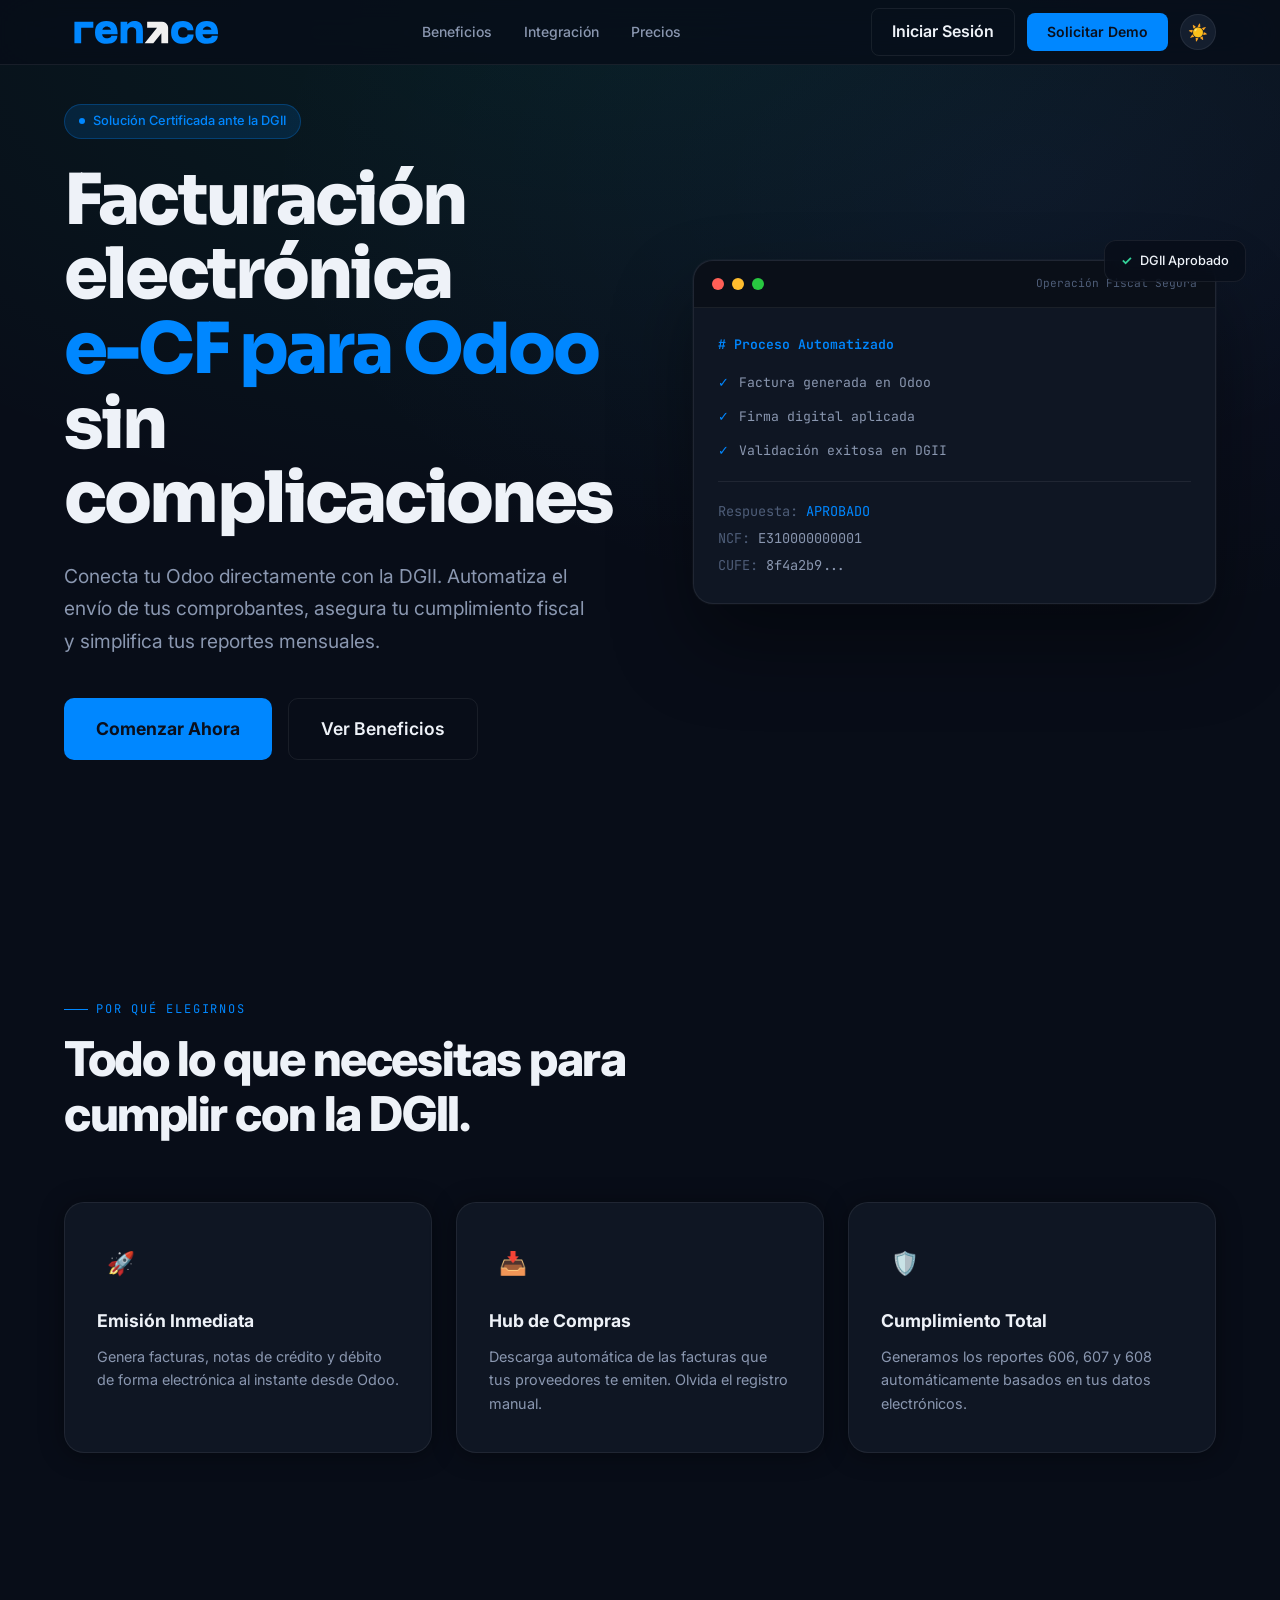
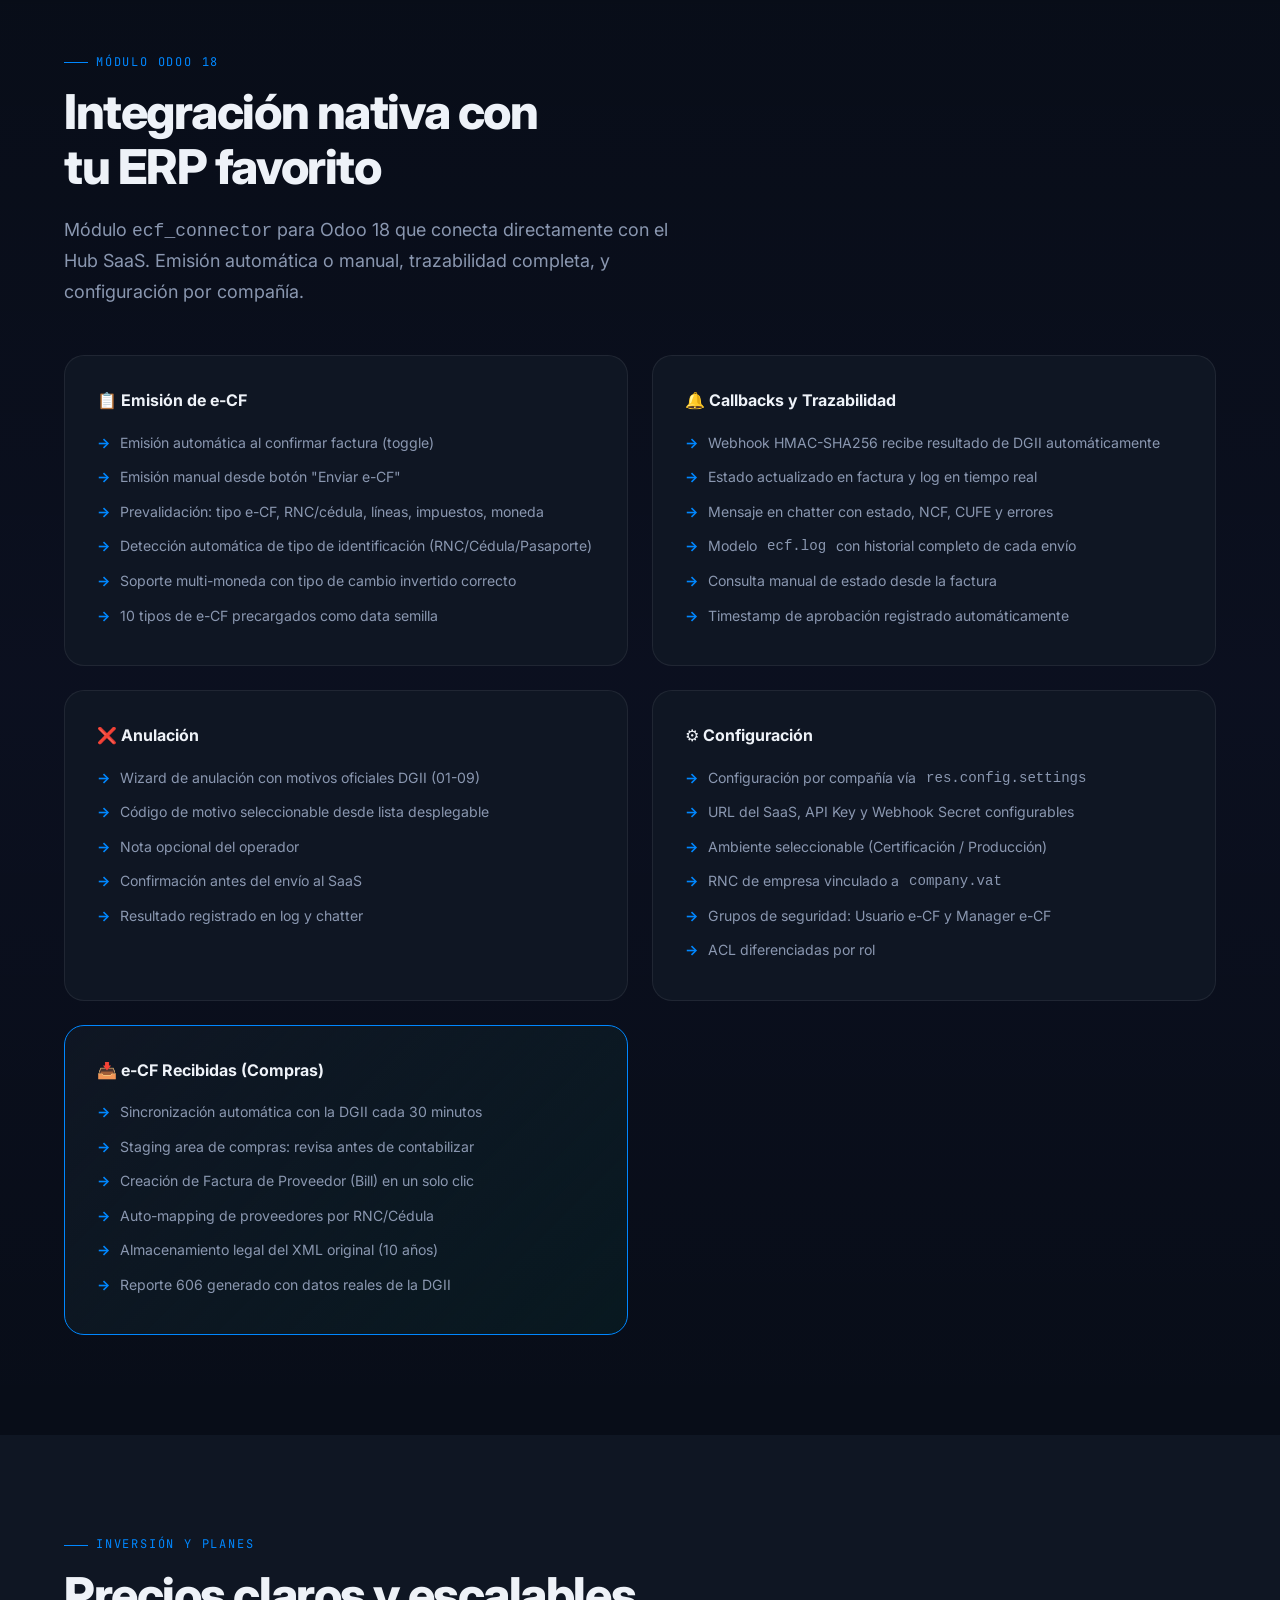
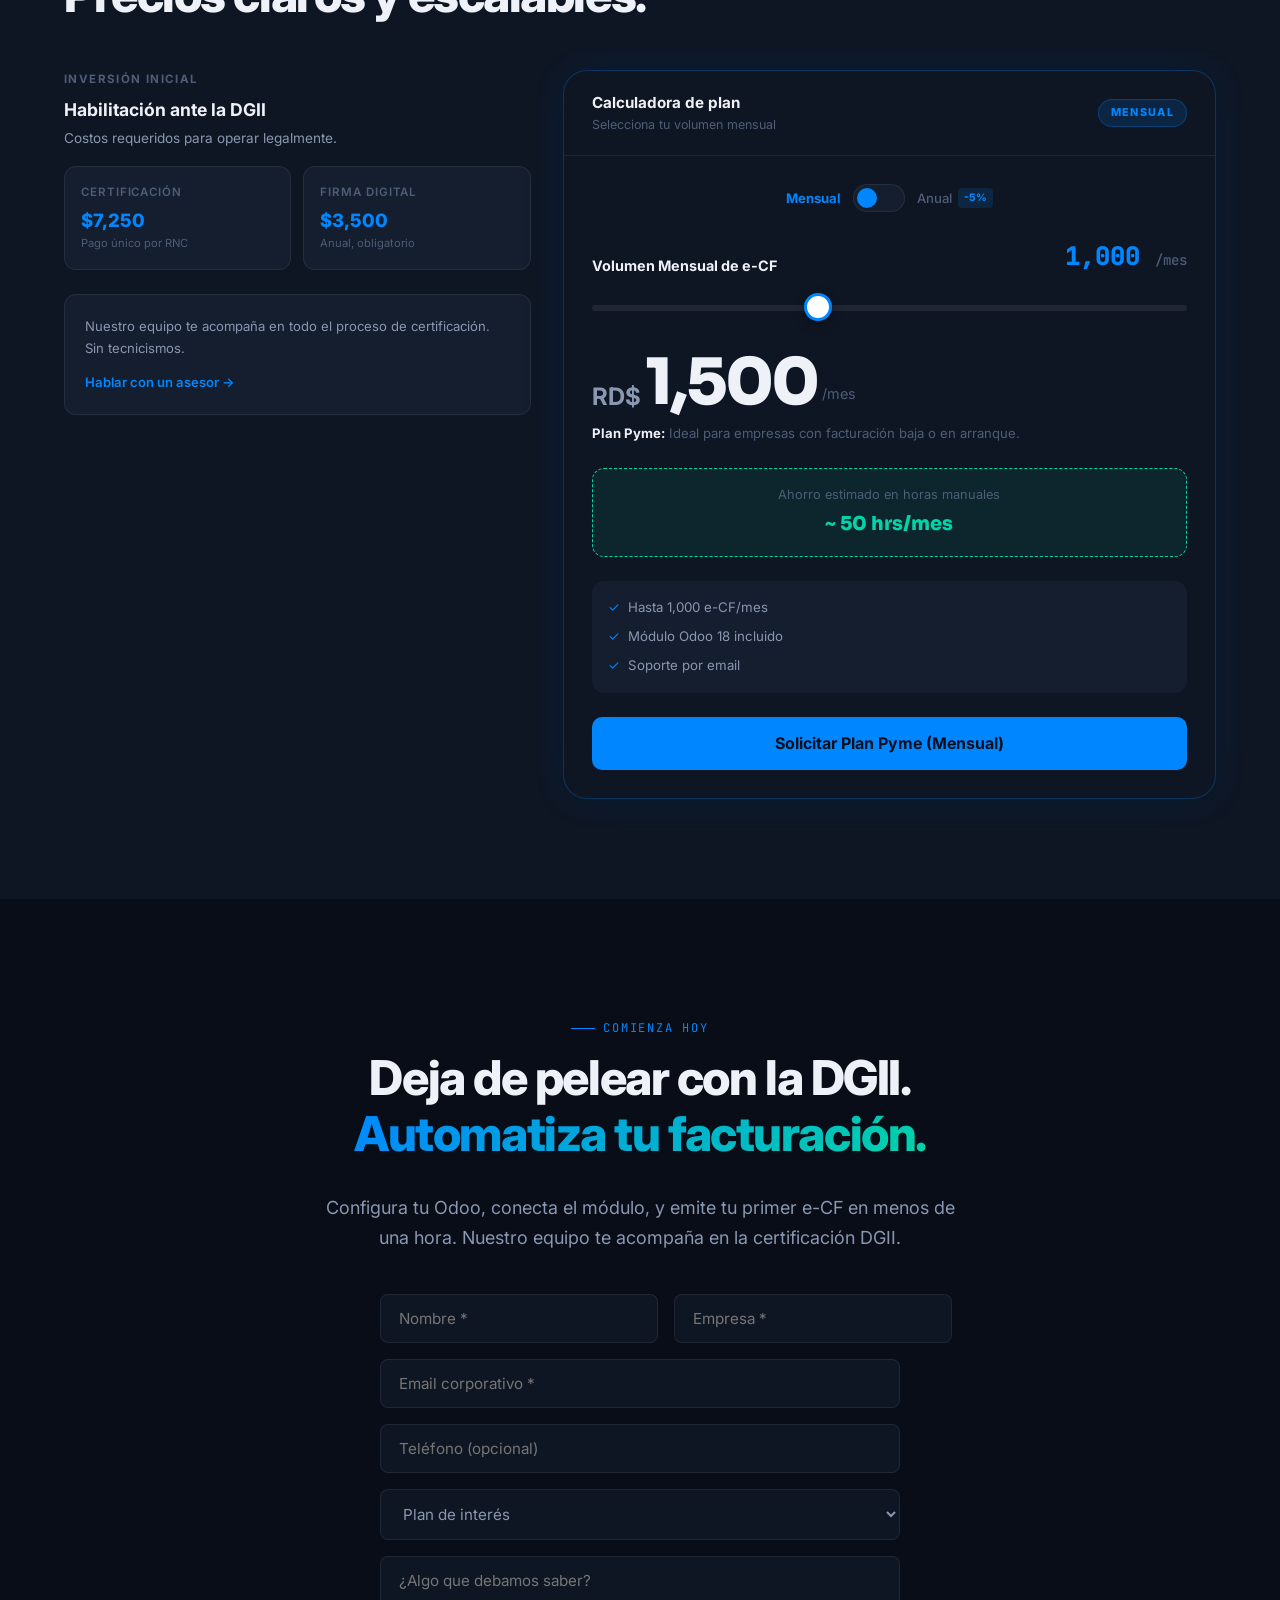
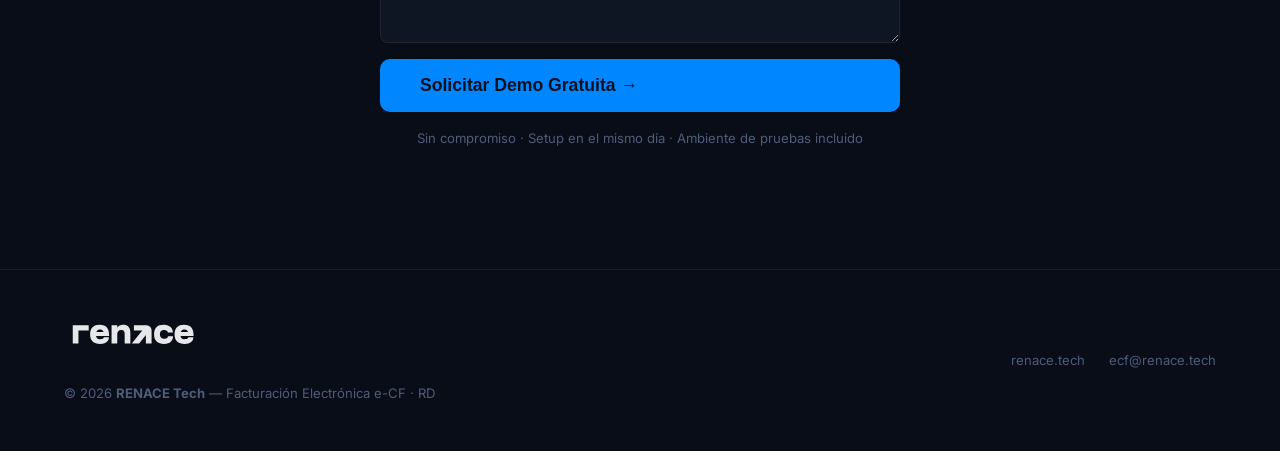
==== commit 3b11ab7d: "Renquitec: Calculadora Inteligente interactiva con slider y ROI" ====
--- a/landing/index.html
+++ b/landing/index.html
@@ -1105,6 +1105,69 @@
             font-weight: 800;
             font-size: 1.15rem;
             color: var(--accent);
+        }
+
+        /* ═══════════════════════════════════════════
+           PREMIUM SMART CALCULATOR
+           ═══════════════════════════════════════════ */
+        .range-container { margin-bottom: 32px; }
+        .range-header {
+            display: flex;
+            justify-content: space-between;
+            align-items: flex-end;
+            margin-bottom: 16px;
+        }
+        .vol-label {
+            font-size: 0.9rem;
+            font-weight: 700;
+            color: var(--text-primary);
+        }
+        .vol-value {
+            font-family: var(--font-mono);
+            font-size: 1.6rem;
+            font-weight: 900;
+            color: var(--accent);
+        }
+        input[type=range] {
+            -webkit-appearance: none;
+            width: 100%;
+            background: transparent;
+        }
+        input[type=range]::-webkit-slider-thumb {
+            -webkit-appearance: none;
+            height: 28px;
+            width: 28px;
+            border-radius: 50%;
+            background: #fff;
+            border: 3px solid var(--accent);
+            cursor: pointer;
+            margin-top: -12px;
+            box-shadow: 0 4px 12px rgba(0,0,0,0.3);
+            transition: transform 0.1s;
+        }
+        input[type=range]::-webkit-slider-thumb:active {
+            transform: scale(1.15);
+        }
+        input[type=range]::-webkit-slider-runnable-track {
+            width: 100%;
+            height: 6px;
+            cursor: pointer;
+            background: var(--border);
+            border-radius: 4px;
+        }
+        .savings-box {
+            background: rgba(0, 212, 168, 0.08);
+            border: 1px dashed var(--accent-2);
+            border-radius: 12px;
+            padding: 16px;
+            text-align: center;
+            margin-top: 16px;
+        }
+        .savings-val {
+            color: var(--accent-2);
+            font-weight: 800;
+            font-size: 1.2rem;
+            font-family: var(--font-display);
         }
     </style>
 </head>
@@ -1383,20 +1446,13 @@
                                 Anual <span style="background: var(--accent-glow); color: var(--accent); font-size: 0.65rem; padding: 2px 6px; border-radius: 4px; font-weight: 800;">-5%</span>
                             </span>
                         </div>
-                        <!-- Plan selector tabs -->
-                        <div class="plan-tabs">
-                            <div class="plan-tab active" data-plan="0" onclick="selectPlan(0)">
-                                <div class="plan-tab-name">Pyme</div>
-                                <div class="plan-tab-vol">hasta 1,000</div>
+                        <!-- Smart Volume Slider -->
+                        <div class="range-container">
+                            <div class="range-header">
+                                <div class="vol-label">Volumen Mensual de e-CF</div>
+                                <div class="vol-value"><span id="calc-vol">1,000</span> <span style="font-size:0.55em; color:var(--text-dim); font-weight:500;">/mes</span></div>
                             </div>
-                            <div class="plan-tab" data-plan="1" onclick="selectPlan(1)">
-                                <div class="plan-tab-name">Standard</div>
-                                <div class="plan-tab-vol">hasta 10,000</div>
-                            </div>
-                            <div class="plan-tab" data-plan="2" onclick="selectPlan(2)">
-                                <div class="plan-tab-name">Empresarial</div>
-                                <div class="plan-tab-vol">ilimitado</div>
-                            </div>
+                            <input type="range" id="volSlider" min="0" max="8" value="3" step="1" oninput="updateCalculator()">
                         </div>
 
                         <!-- Animated price -->
@@ -1405,13 +1461,17 @@
                             <span class="price-amount" id="calc-price">1,500</span>
                             <span class="price-period">/mes</span>
                         </div>
-                        <div class="price-note" id="calc-note">Ideal para empresas con facturación baja o en arranque</div>
+                        <div class="price-note" id="calc-note">Plan Pyme detectado.</div>
+
+                        <!-- Savings estimation -->
+                        <div class="savings-box">
+                            <div style="font-size:0.8rem; color:var(--text-dim); margin-bottom:4px;">Ahorro estimado en horas manuales</div>
+                            <div class="savings-val">~ <span id="calc-savings">25</span> hrs/mes</div>
+                        </div>
 
                         <!-- Included features -->
-                        <div id="calc-features" style="display: flex; flex-direction: column; gap: 8px; margin-bottom: 24px; padding: 16px; background: var(--bg-card-alt); border-radius: 12px;">
-                            <div class="calc-feat" style="font-size: 0.83rem; color: var(--text-muted); display: flex; align-items: center; gap: 8px;"><span style="color:var(--accent);">✓</span> Módulo Odoo 18 incluido</div>
-                            <div class="calc-feat" style="font-size: 0.83rem; color: var(--text-muted); display: flex; align-items: center; gap: 8px;"><span style="color:var(--accent);">✓</span> Certificación y Producción DGII</div>
-                            <div class="calc-feat" style="font-size: 0.83rem; color: var(--text-muted); display: flex; align-items: center; gap: 8px;"><span style="color:var(--accent);">✓</span> Soporte técnico</div>
+                        <div id="calc-features" style="display: flex; flex-direction: column; gap: 8px; margin: 24px 0; padding: 16px; background: var(--bg-card-alt); border-radius: 12px;">
+                            <!-- Auto injected -->
                         </div>
 
                         <a href="#contacto" class="btn-primary" id="calc-cta" style="display: block; text-align: center; padding: 14px;">Solicitar Plan Pyme</a>
@@ -1445,16 +1505,25 @@
         },
     ];
 
-    let currentPlan = 0;
-    let isAnnual    = false;
+    const VOL_STOPS = [100, 250, 500, 1000, 2500, 5000, 10000, 20000, 50000];
+    
+    /* ─── SMART PLAN DETECTION ─── */
+    function getPlanForVolume(vol) {
+        if (vol <= 1000) return 0; // Pyme
+        if (vol <= 10000) return 1; // Standard
+        return 2; // Empresarial
+    }
+
+    let isAnnual = false;
+    let currentTargetPrice = 1500;
 
     /* Animates price counter */
-    function animatePrice(el, from, to, duration) {
+    function animateValue(el, from, to, duration, formatStr = true) {
         const start = performance.now();
-        const format = n => n.toLocaleString('en-US');
+        const format = n => formatStr ? n.toLocaleString('en-US') : n.toString();
         function tick(now) {
             const t = Math.min((now - start) / duration, 1);
-            const eased = 1 - Math.pow(1 - t, 4);
+            const eased = 1 - Math.pow(1 - t, 4); // easeOutQuart
             el.textContent = format(Math.round(from + (to - from) * eased));
             if (t < 1) requestAnimationFrame(tick);
         }
@@ -1463,61 +1532,53 @@
 
     function toggleBilling() {
         isAnnual = document.getElementById('billingToggle').checked;
+        document.getElementById('lbl-monthly').style.color = isAnnual ? 'var(--text-dim)' : 'var(--accent)';
+        document.getElementById('lbl-annual').style.color = isAnnual ? 'var(--accent)' : 'var(--text-dim)';
+        document.getElementById('calc-period-badge').textContent = isAnnual ? 'Anual' : 'Mensual';
+        document.querySelectorAll('.price-period').forEach(el => el.textContent = isAnnual ? '/año' : '/mes');
+        updateCalculator();
+    }
+
+    function updateCalculator() {
+        const sliderIdx = parseInt(document.getElementById('volSlider').value);
+        const volume = VOL_STOPS[sliderIdx];
+        const planIdx = getPlanForVolume(volume);
+        const plan = PLANS[planIdx];
+
+        // UI Updates
+        const volStr = volume === 50000 ? '+50k' : volume.toLocaleString('en-US');
+        document.getElementById('calc-vol').textContent = volStr;
         
-        // Update labels
-        document.getElementById('lbl-monthly').style.color = isAnnual ? 'var(--text-dim)' : 'var(--accent)';
-        document.getElementById('lbl-monthly').style.fontWeight = isAnnual ? '500' : '700';
-        document.getElementById('lbl-annual').style.color = isAnnual ? 'var(--accent)' : 'var(--text-dim)';
-        document.getElementById('lbl-annual').style.fontWeight = isAnnual ? '700' : '500';
-        
-        // Update badge
-        document.getElementById('calc-period-badge').textContent = isAnnual ? 'Anual' : 'Mensual';
-        
-        // Update price period text
-        document.querySelectorAll('.price-period').forEach(el => {
-            el.textContent = isAnnual ? '/año' : '/mes';
-        });
-
-        selectPlan(currentPlan);
-    }
-
-    function selectPlan(idx) {
-        const plan = PLANS[idx];
-        const priceEl = document.getElementById('calc-price');
-        const noteEl  = document.getElementById('calc-note');
-        const ctaEl   = document.getElementById('calc-cta');
-        const featEl  = document.getElementById('calc-features');
-
-        /* Tab highlight */
-        document.querySelectorAll('.plan-tab').forEach((t, i) => {
-            t.classList.toggle('active', i === idx);
-        });
-
-        /* Calculate target price */
+        // Calculate savings (aprox 3 mins per manual invoice = 0.05 hrs * volume)
+        const hrsSaved = Math.round(volume * 0.05);
+        document.getElementById('calc-savings').textContent = hrsSaved.toLocaleString('en-US');
+
+        // Price calculations
         let targetPrice = plan.price;
-        if (isAnnual) {
-            targetPrice = (plan.price * 12) * 0.95;
-        }
-
-        /* Animate number from current to new */
-        const from = parseInt(priceEl.textContent.replace(/,/g, '')) || 0;
-        priceEl.classList.remove('updating');
-        void priceEl.offsetWidth; 
-        priceEl.classList.add('updating');
-        animatePrice(priceEl, from, targetPrice, 380);
-
-        noteEl.textContent = plan.note;
-        ctaEl.textContent  = `Solicitar Plan ${plan.name} (${isAnnual ? 'Anual' : 'Mensual'})`;
-
-        /* Update feature list */
-        featEl.innerHTML = plan.features.map(f =>
+        if (isAnnual) targetPrice = (plan.price * 12) * 0.95;
+
+        // Animate price if changed
+        if (currentTargetPrice !== targetPrice) {
+            const priceEl = document.getElementById('calc-price');
+            const from = parseInt(priceEl.textContent.replace(/,/g, '')) || 0;
+            animateValue(priceEl, from, targetPrice, 400);
+            currentTargetPrice = targetPrice;
+        }
+
+        // Contextual messaging
+        document.getElementById('calc-note').innerHTML = `<strong style="color:var(--text-primary)">Plan ${plan.name}:</strong> ${plan.note}`;
+        document.getElementById('calc-cta').textContent = `Solicitar Plan ${plan.name} (${isAnnual ? 'Anual' : 'Mensual'})`;
+
+        // Update features
+        document.getElementById('calc-features').innerHTML = plan.features.map(f =>
             `<div class="calc-feat" style="font-size:0.83rem;color:var(--text-muted);display:flex;align-items:center;gap:8px;">
                 <span style="color:var(--accent);">✓</span> ${f}
-             </div>`
+            </div>`
         ).join('');
-
-        currentPlan = idx;
     }
+
+    // Init
+    document.addEventListener('DOMContentLoaded', updateCalculator);
 </script>
 
 <!-- ═══════════════════════════════════════════
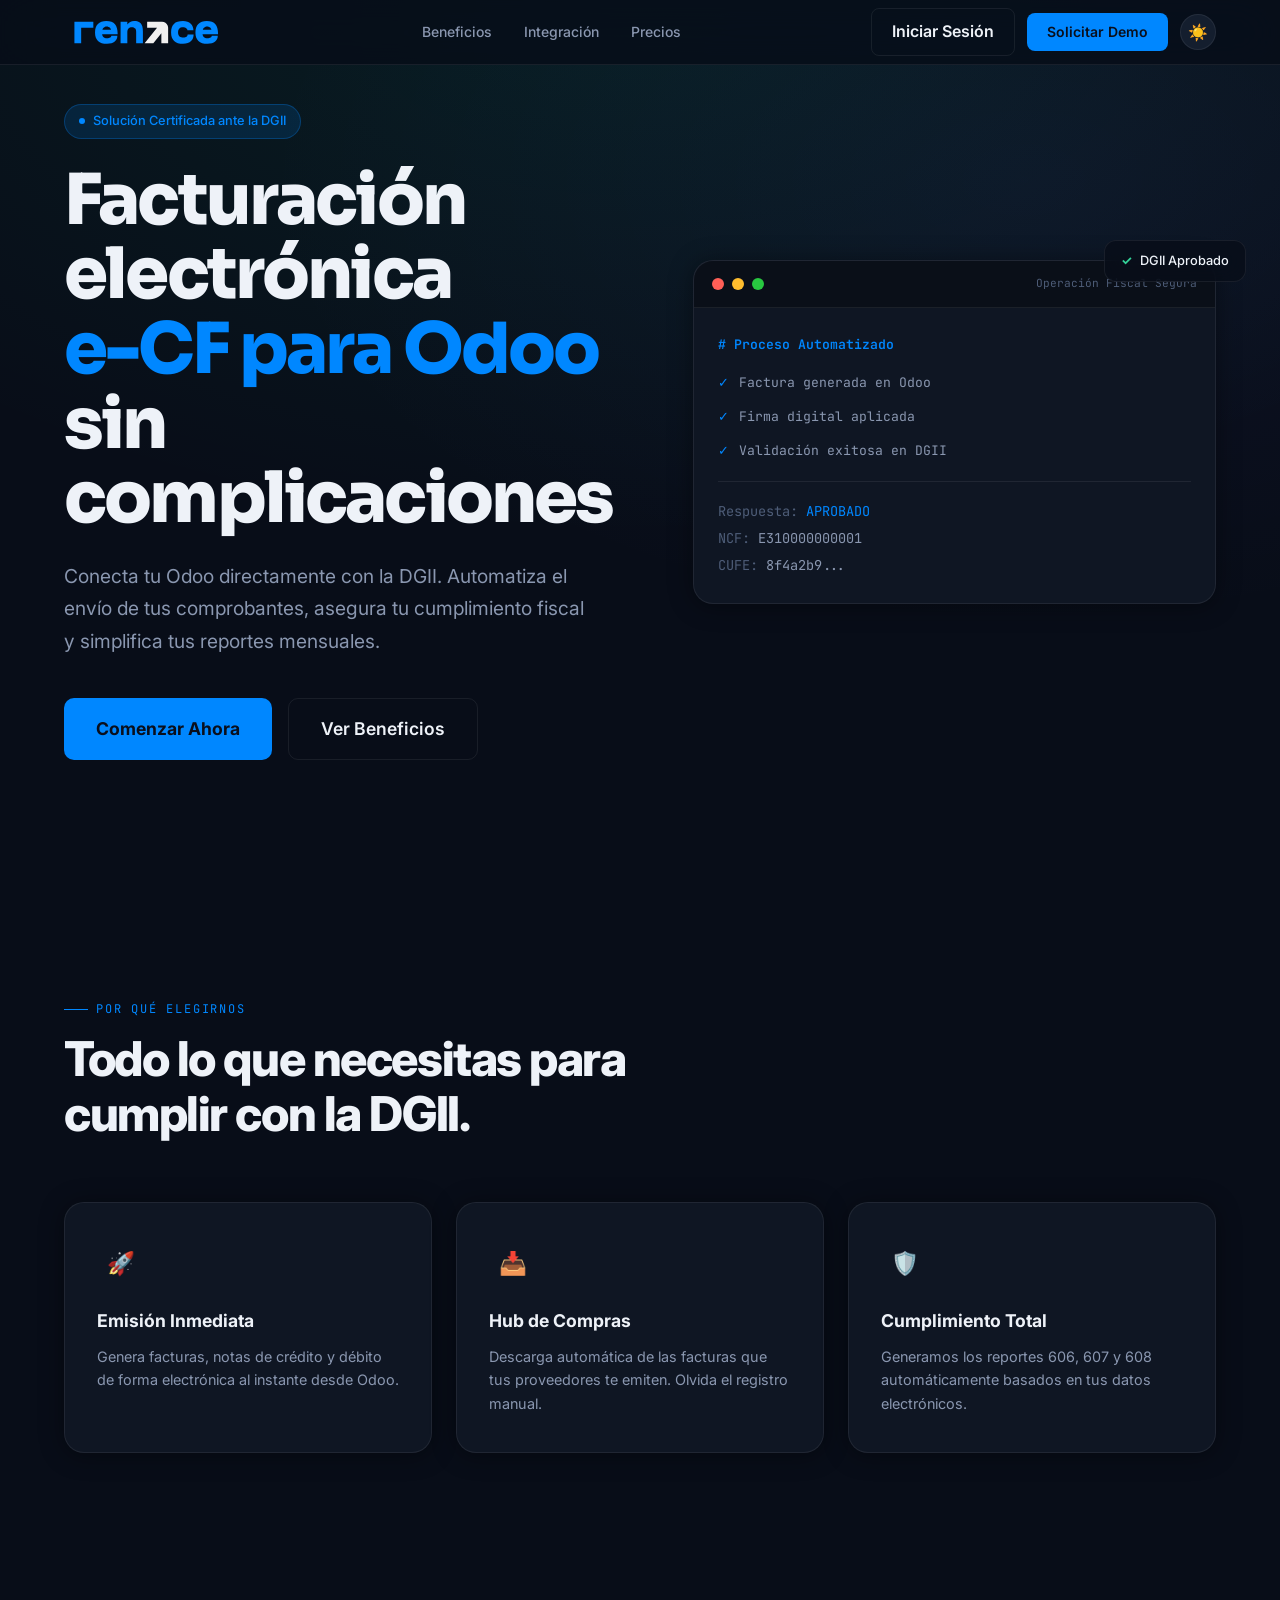
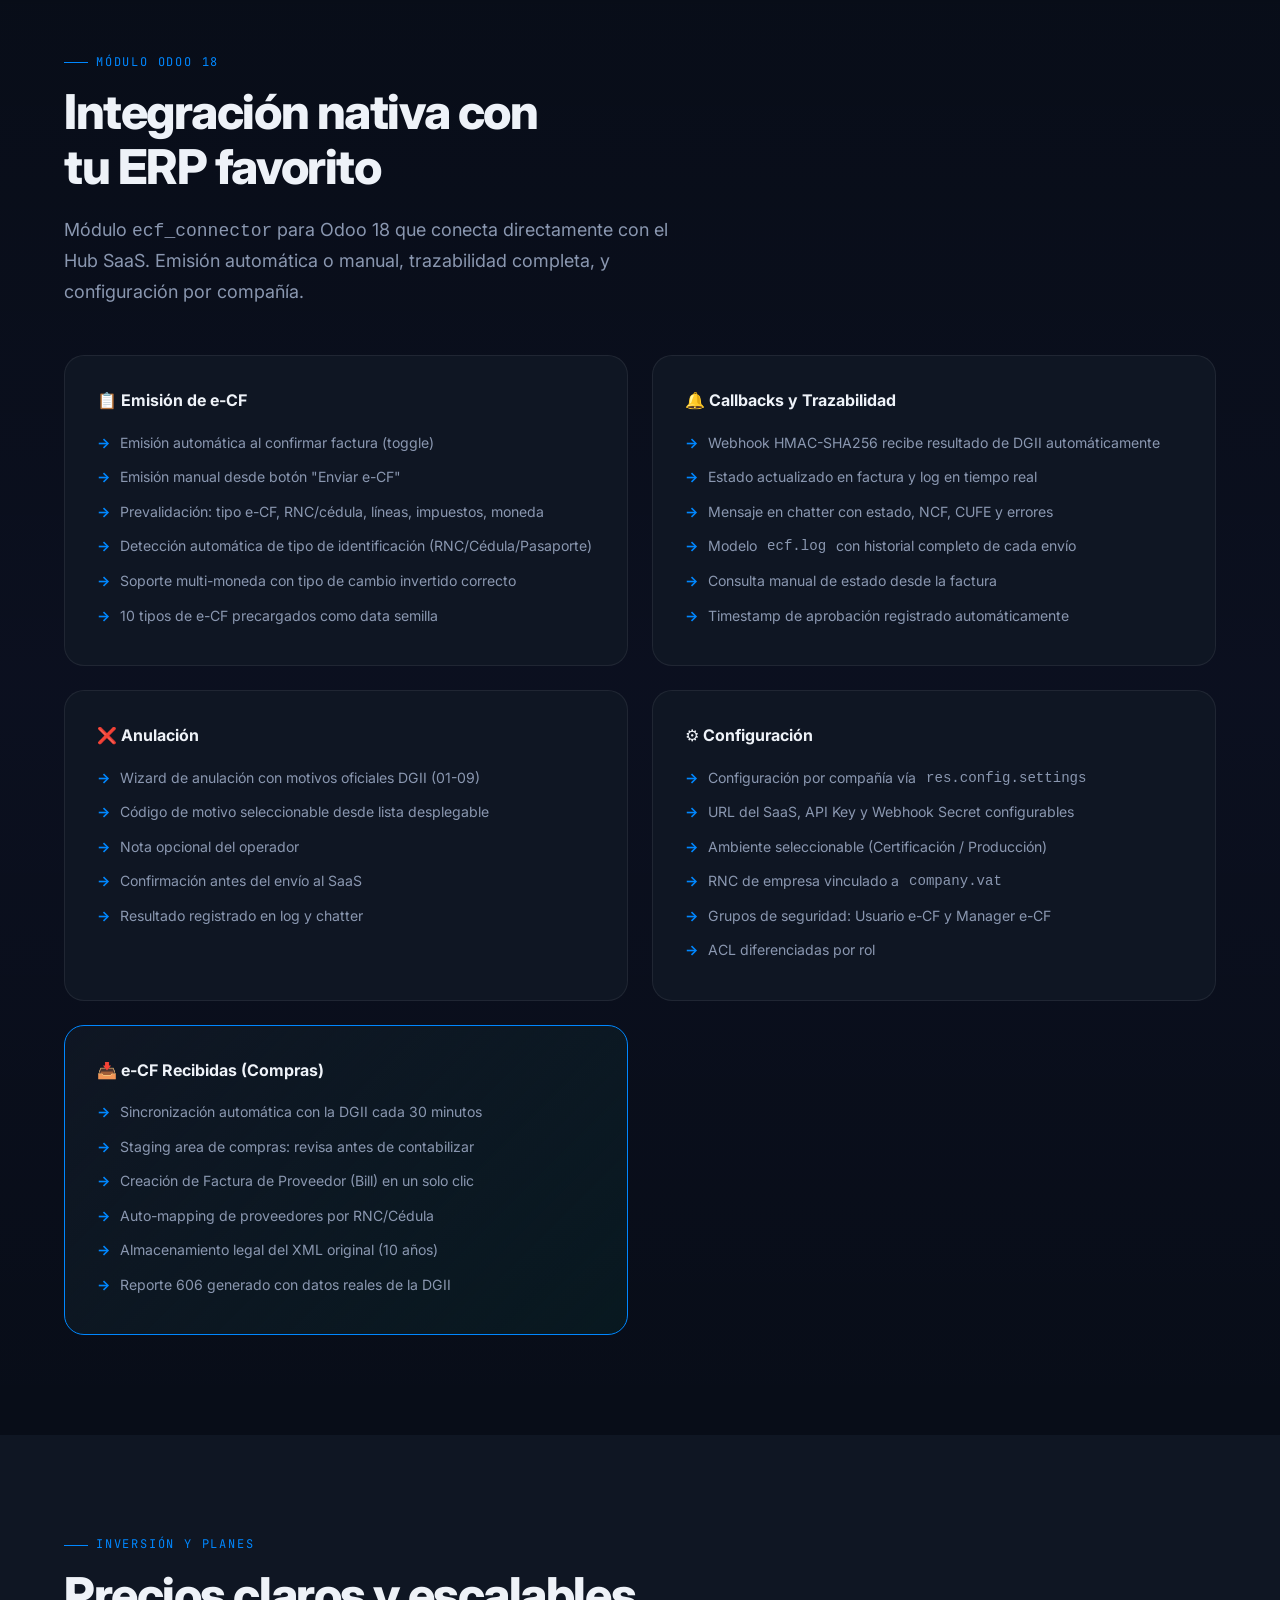
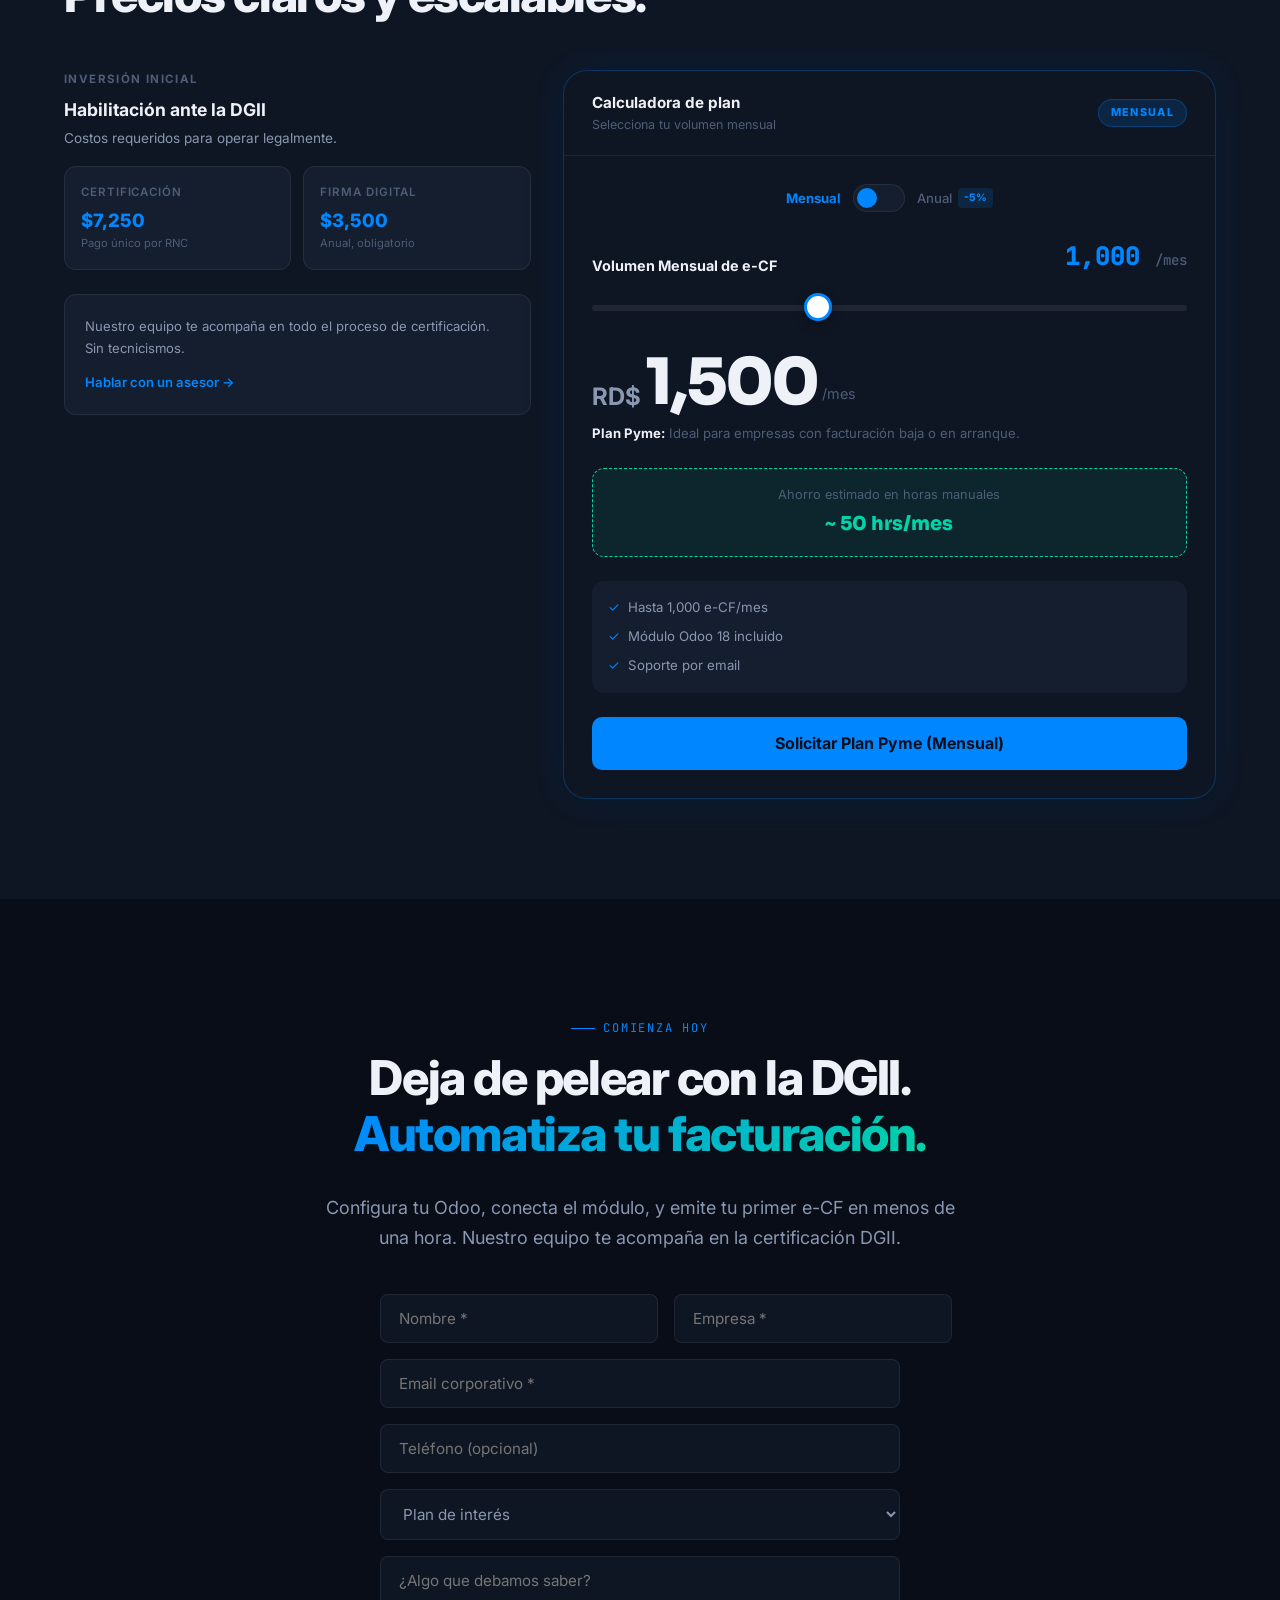
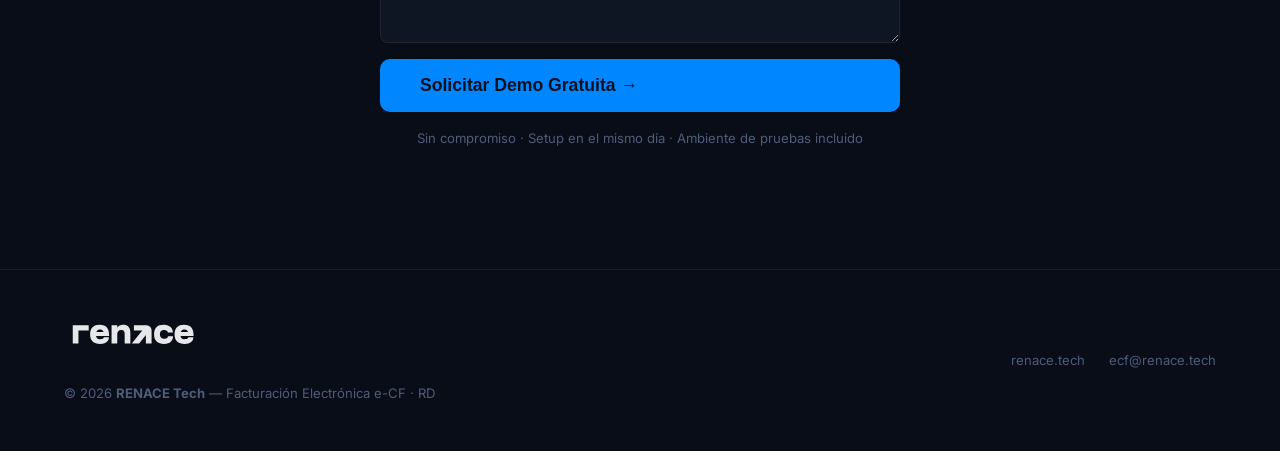
==== commit ae283f35: "Renquitec: Final mobile Hero layout fix (removed order reordering and harsh shadows)" ====
--- a/landing/index.html
+++ b/landing/index.html
@@ -352,9 +352,7 @@
             border: 1px solid var(--border);
             border-radius: var(--radius-lg);
             overflow: hidden;
-            box-shadow:
-                0 40px 80px rgba(0,0,0,0.4),
-                0 0 0 1px rgba(255,255,255,0.03);
+            box-shadow: var(--shadow-card);
         }
         .terminal-bar {
             display: flex;
@@ -867,7 +865,6 @@
            ═══════════════════════════════════════════ */
         @media (max-width: 1024px) {
             .hero-grid { grid-template-columns: 1fr; gap: 48px; }
-            .hero-visual { order: -1; }
             .features-grid { grid-template-columns: repeat(2, 1fr); }
             .pricing-hero-cards { grid-template-columns: repeat(2, 1fr); }
             .compliance-grid { grid-template-columns: 1fr 1fr; }
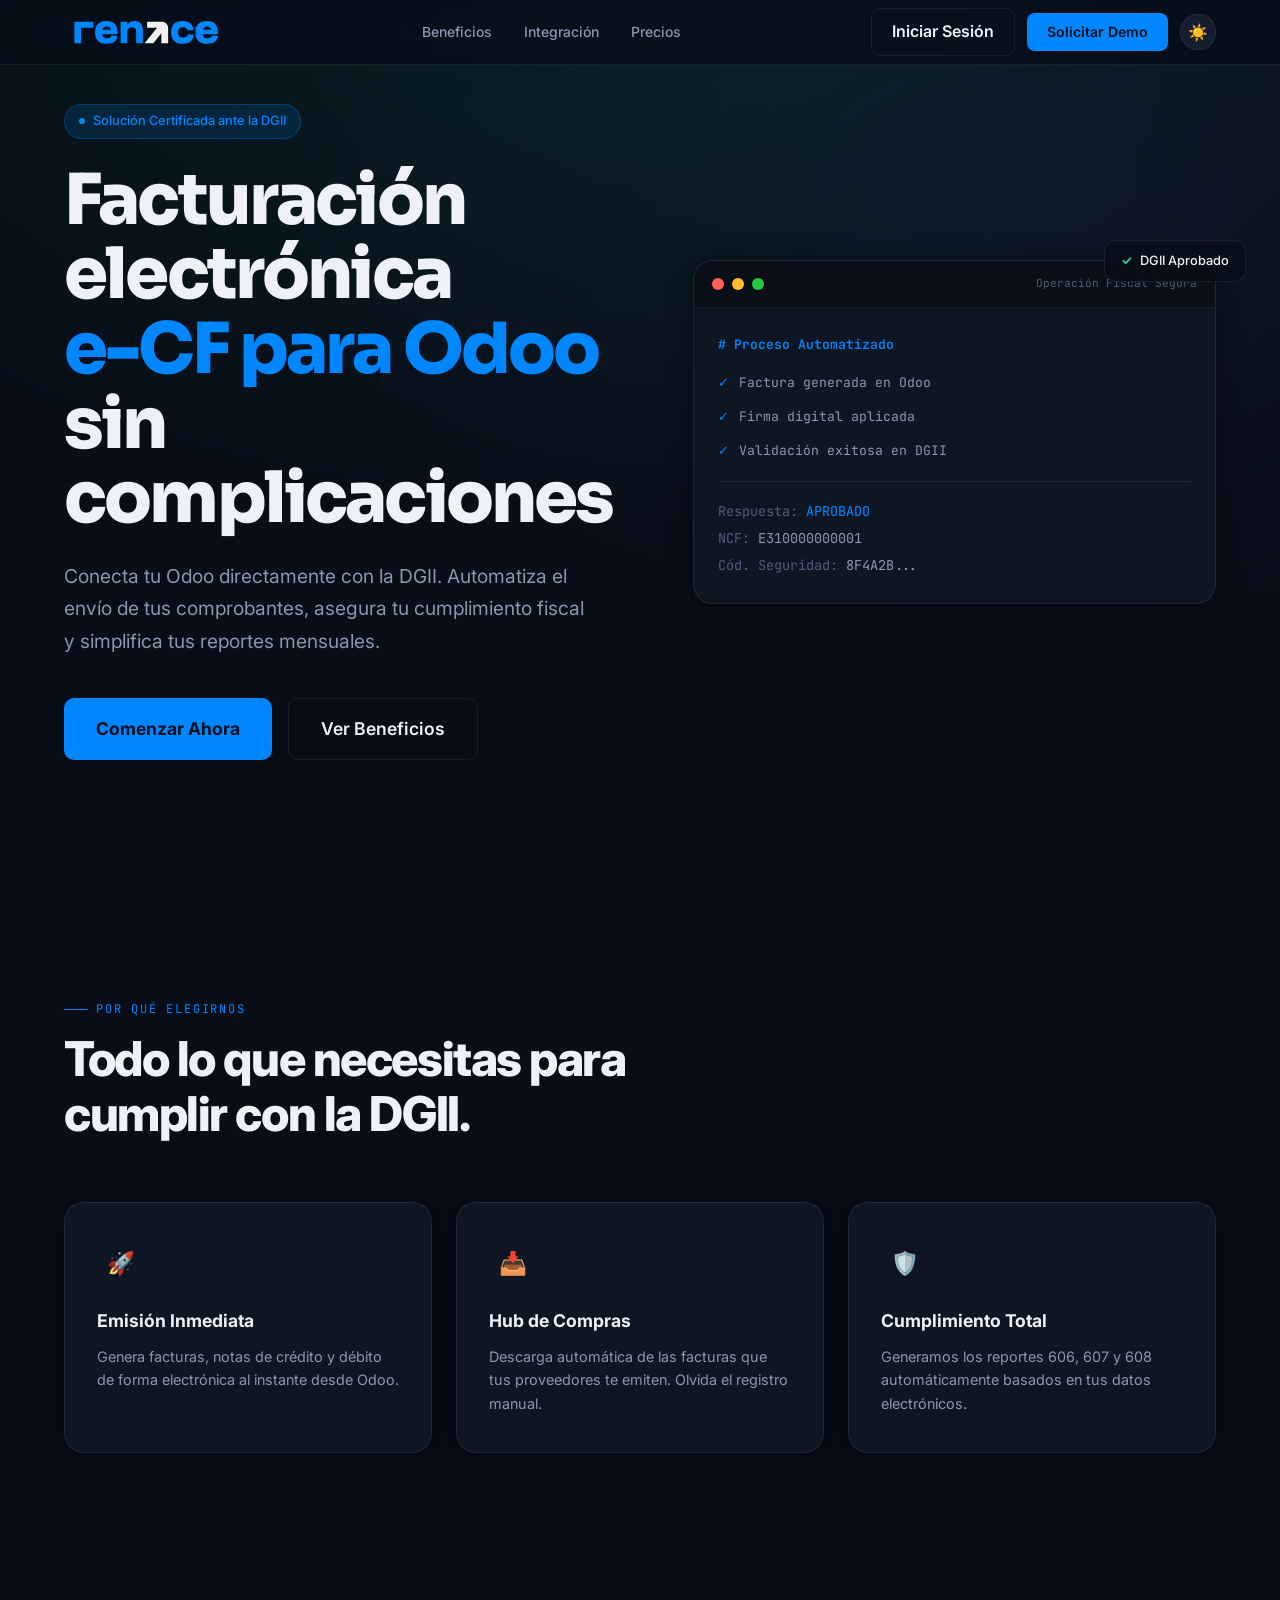
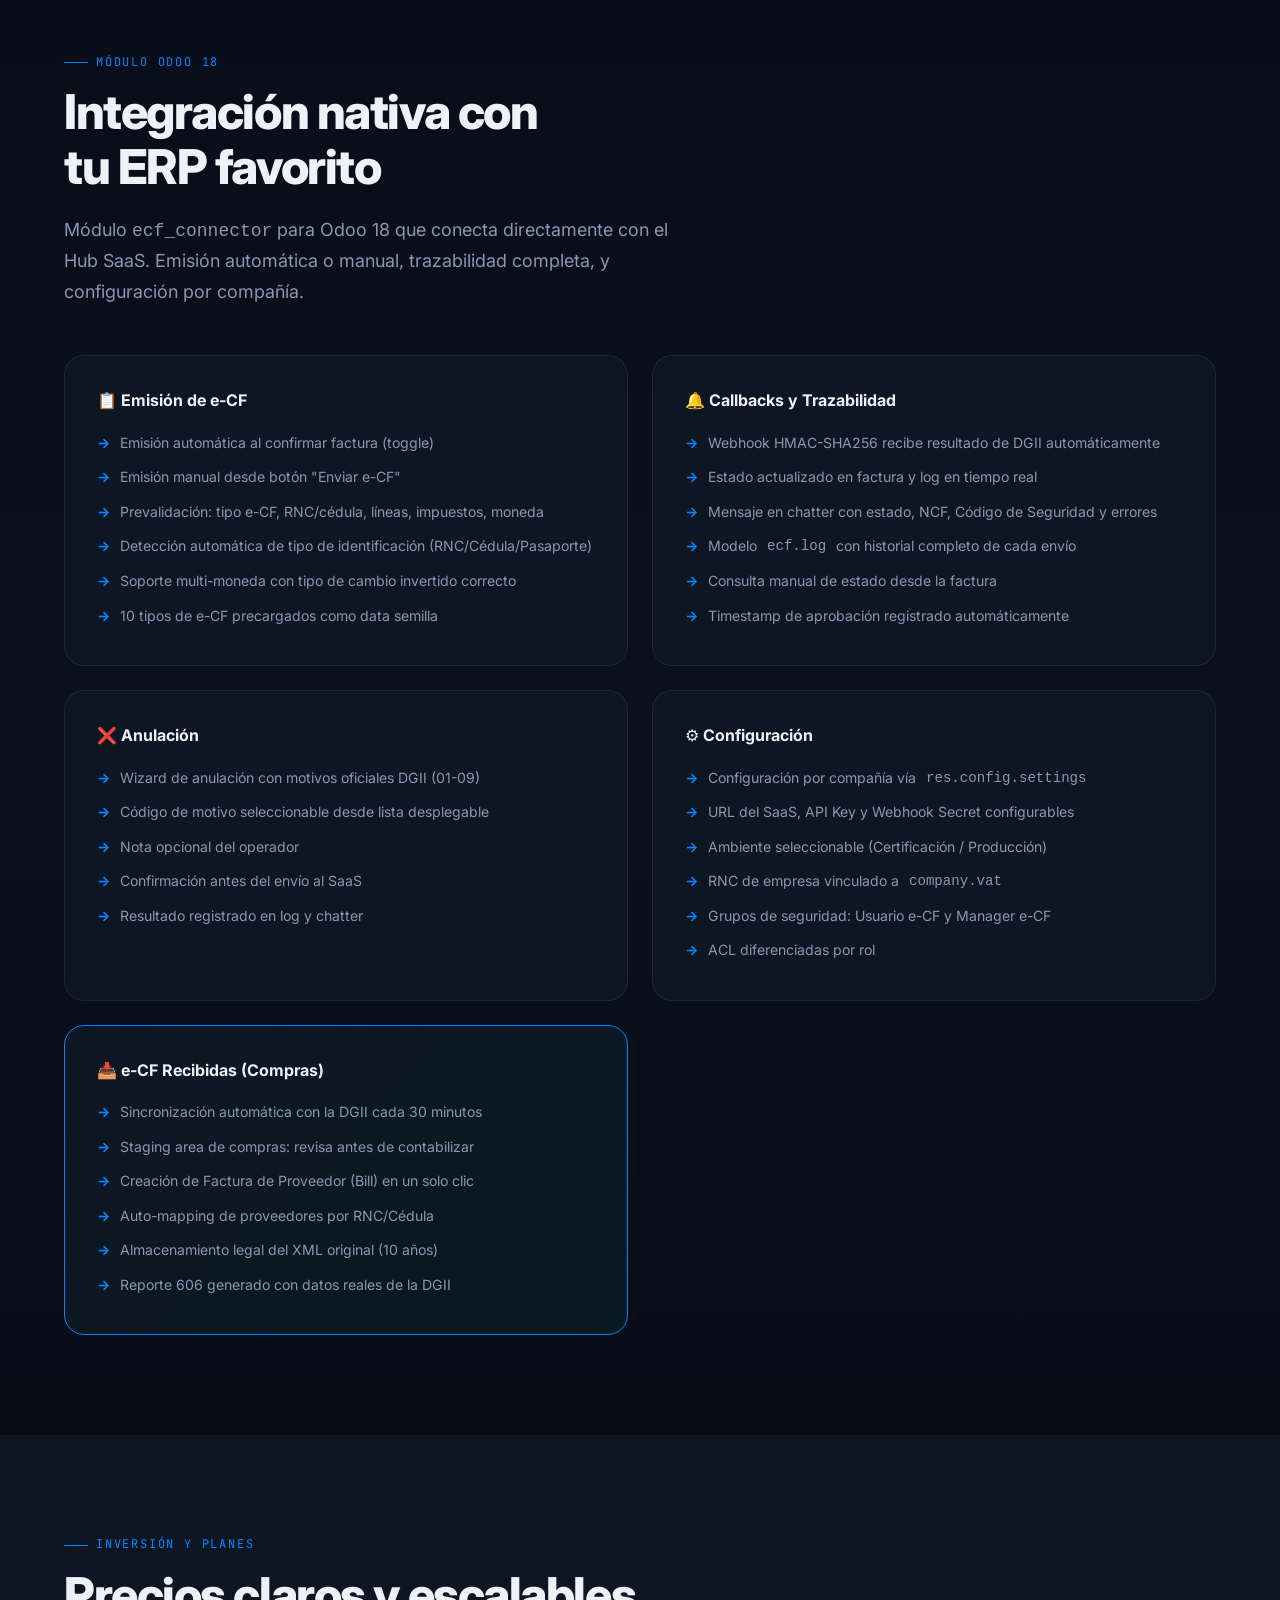
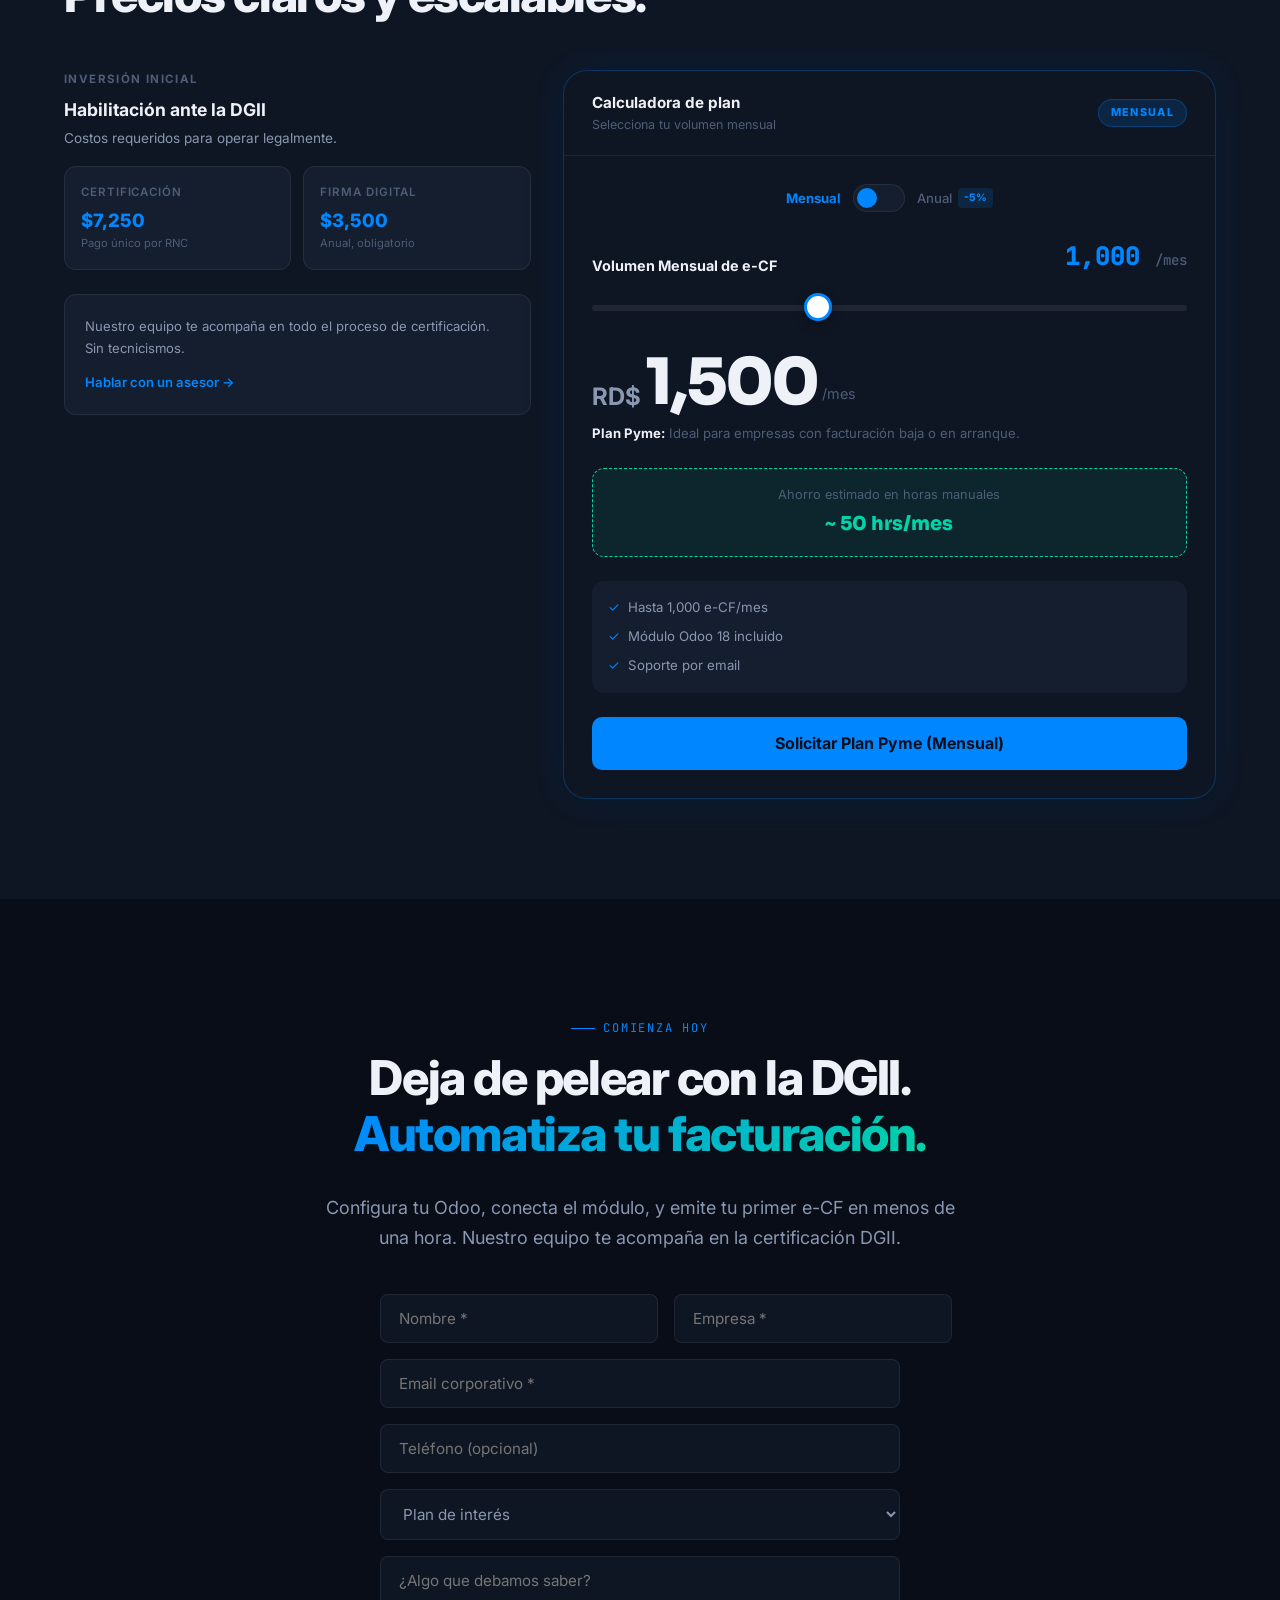
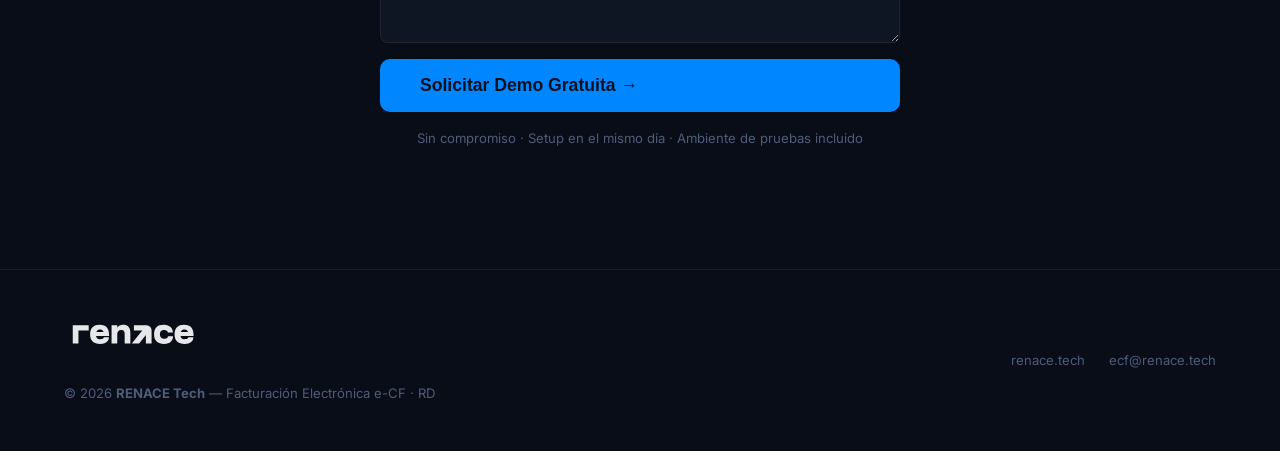
==== commit be65eff5: "Fix: XAdES canonicalization, terminology standardization (codigo_seguridad) and production stability" ====
--- a/landing/index.html
+++ b/landing/index.html
@@ -3,7 +3,7 @@
 <head>
     <meta charset="UTF-8">
     <meta name="viewport" content="width=device-width, initial-scale=1.0">
-    <title>Renace ECF — Facturación Electrónica DGII para Odoo</title>
+    <title>Renace e-CF — Facturación Electrónica DGII para Odoo</title>
     <meta name="description" content="Hub SaaS de facturación electrónica (e-CF) certificado por la DGII. Conecta tu Odoo con la DGII en minutos. Multi-tenant, seguro, escalable.">
     <meta name="theme-color" content="#0A0F1C">
     <link rel="apple-touch-icon" href="apple-touch-icon.png">
@@ -896,6 +896,7 @@
             .calc-grid,
             .contact-grid,
             .compliance-grid { grid-template-columns: 1fr !important; }
+            .hero { padding-top: 120px !important; }
             .hero h1 { font-size: clamp(1.8rem, 8vw, 2.2rem) !important; line-height: 1.1; }
             .hero-desc { font-size: 1rem !important; }
             .terminal { max-width: 100vw; box-sizing: border-box; }
@@ -920,6 +921,31 @@
             }
             .api-table tbody tr { border-bottom: 1px solid var(--border); padding: 16px 0; display: block; }
             .plan-tabs { grid-template-columns: 1fr; gap: 12px; }
+            
+            /* Mobile Calculator Overrides */
+            .calc-wrapper {
+                border-radius: 16px;
+                border: 2px solid var(--accent);
+                box-shadow: 0 8px 32px rgba(0, 229, 160, 0.15);
+            }
+            .calc-header {
+                padding: 16px;
+                flex-direction: column;
+                align-items: flex-start;
+                gap: 12px;
+            }
+            .calc-badge { align-self: flex-start; }
+            .calc-body { padding: 16px; }
+            .vol-value { font-size: 2.2rem; }
+            input[type=range]::-webkit-slider-thumb {
+                width: 36px;
+                height: 36px;
+                margin-top: -16px;
+                border-width: 4px;
+            }
+            .price-amount { font-size: 3rem; min-width: 110px; }
+            .savings-val { font-size: 1.4rem; }
+            #calc-cta { padding: 18px !important; font-size: 1.05rem; font-weight: 800; border-radius: 12px; }
         }
         @media (max-width: 480px) {
             .container { padding: 0 16px; }
@@ -1275,7 +1301,7 @@
                         <div style="font-family: var(--font-mono); font-size: 0.85rem;">
                             <span style="color: var(--text-dim);">Respuesta:</span> <span style="color: var(--accent);">APROBADO</span><br>
                             <span style="color: var(--text-dim);">NCF:</span> E310000000001<br>
-                            <span style="color: var(--text-dim);">CUFE:</span> 8f4a2b9...
+                            <span style="color: var(--text-dim);">Cód. Seguridad:</span> 8F4A2B...
                         </div>
                     </div>
                 </div>
@@ -1340,7 +1366,7 @@
                 <ul>
                     <li>Webhook HMAC-SHA256 recibe resultado de DGII automáticamente</li>
                     <li>Estado actualizado en factura y log en tiempo real</li>
-                    <li>Mensaje en chatter con estado, NCF, CUFE y errores</li>
+                    <li>Mensaje en chatter con estado, NCF, Código de Seguridad y errores</li>
                     <li>Modelo <code>ecf.log</code> con historial completo de cada envío</li>
                     <li>Consulta manual de estado desde la factura</li>
                     <li>Timestamp de aprobación registrado automáticamente</li>
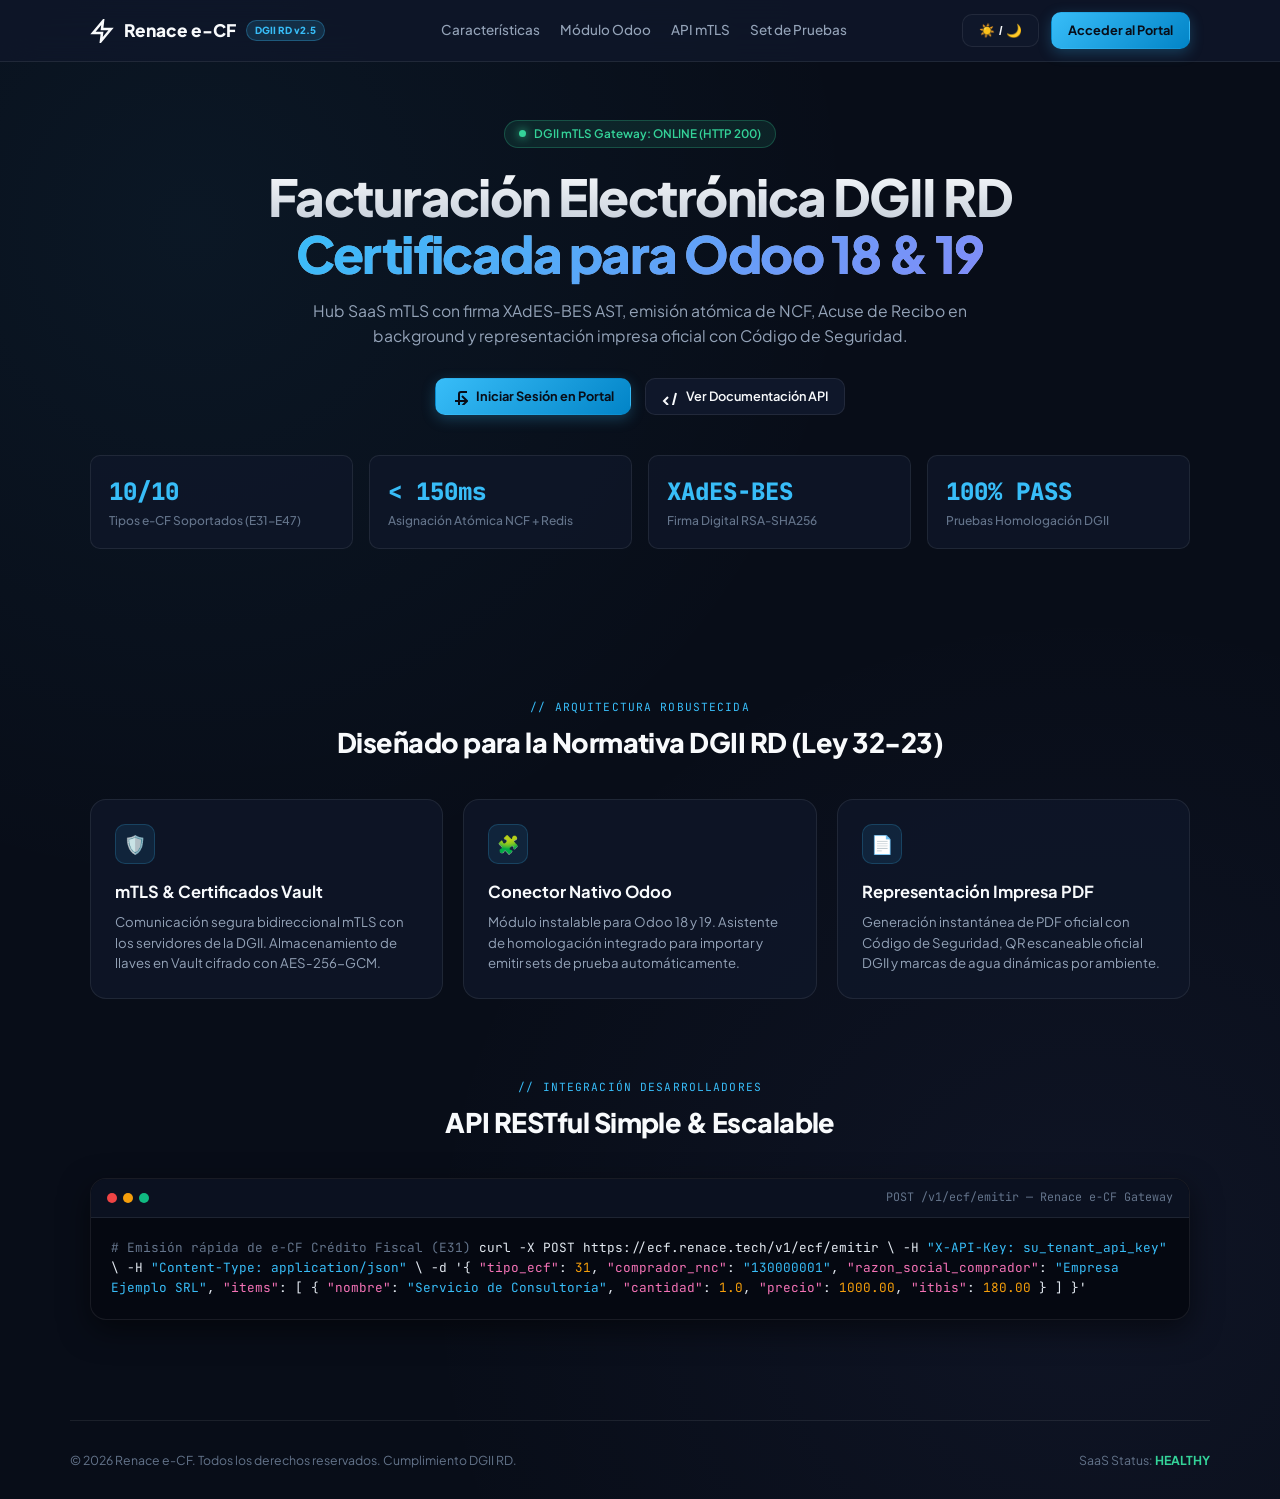
==== commit 758426a5: "feat(landing): rediseño ultra moderno, dinámico y compacto con Live Health status" ====
--- a/landing/index.html
+++ b/landing/index.html
@@ -1,1834 +1,342 @@
 <!DOCTYPE html>
-<html lang="es">
+<html lang="es" data-theme="dark">
 <head>
     <meta charset="UTF-8">
     <meta name="viewport" content="width=device-width, initial-scale=1.0">
-    <title>Renace e-CF — Facturación Electrónica DGII para Odoo</title>
-    <meta name="description" content="Hub SaaS de facturación electrónica (e-CF) certificado por la DGII. Conecta tu Odoo con la DGII en minutos. Multi-tenant, seguro, escalable.">
-    <meta name="theme-color" content="#0A0F1C">
-    <link rel="apple-touch-icon" href="apple-touch-icon.png">
-    <link rel="icon" href="apple-touch-icon.png">
+    <title>Renace e-CF — Facturación Electrónica DGII RD para Odoo</title>
+    <meta name="description" content="SaaS mTLS certificado por DGII para facturación electrónica en República Dominicana. Integración nativa con Odoo 18/19.">
+    <meta name="theme-color" content="#080D18">
     <link rel="preconnect" href="https://fonts.googleapis.com">
     <link rel="preconnect" href="https://fonts.gstatic.com" crossorigin>
-    <link href="https://fonts.googleapis.com/css2?family=Inter:wght@400;500;600;700;800;900&family=JetBrains+Mono:wght@400;500&family=Sora:wght@700;800;900&display=swap" rel="stylesheet">
+    <link href="https://fonts.googleapis.com/css2?family=Plus+Jakarta+Sans:wght@400;500;600;700;800&family=JetBrains+Mono:wght@400;500;600&display=swap" rel="stylesheet">
     <style>
-        /* ═══════════════════════════════════════════
-           DESIGN TOKENS — renace.tech identity
-           ═══════════════════════════════════════════ */
         :root {
-            /* Dark mode (default) */
-            --bg-deep:      #080D18;
-            --bg-card:      #0F1623;
-            --bg-card-alt:  #141E2E;
-            --bg-glass:     rgba(8, 13, 24, 0.72);
-            --nav-bg:       rgba(8, 13, 24, 0.85);
-
-            --accent:       #0087ff;
-            --accent-dim:   #006fd6;
-            --accent-glow:  rgba(0, 135, 255, 0.14);
-            --accent-2:     #00d4a8;
-            --accent-2-glow:rgba(0, 212, 168, 0.12);
-
-            --text-primary: #EEF2F8;
-            --text-muted:   #8A97B0;
-            --text-dim:     #4E5D78;
-
-            --border:       rgba(255,255,255,0.07);
-            --border-accent:rgba(0,135,255,0.28);
-
-            --radius:       12px;
-            --radius-lg:    20px;
-            --radius-sm:    8px;
-
-            --font-sans:    'Inter', system-ui, -apple-system, sans-serif;
-            --font-display: 'Sora', 'Inter', sans-serif;
-            --font-mono:    'JetBrains Mono', 'Fira Code', monospace;
-
-            --shadow-card:  0 2px 24px rgba(0,0,0,0.4);
-            --shadow-glow:  0 0 40px rgba(0,135,255,0.15);
-            --transition:   all 0.25s cubic-bezier(0.4, 0, 0.2, 1);
-        }
-
-        /* Light mode */
+            --bg-deep: #080D18;
+            --bg-surface: #0F172A;
+            --bg-card: rgba(15, 23, 42, 0.75);
+            --bg-glass: rgba(15, 23, 42, 0.85);
+            --accent: #38BDF8;
+            --accent-glow: rgba(56, 189, 248, 0.25);
+            --accent-green: #34D399;
+            --accent-purple: #818CF8;
+            --text-primary: #F8FAFC;
+            --text-secondary: #94A3B8;
+            --text-muted: #64748B;
+            --border: rgba(255, 255, 255, 0.08);
+            --border-glow: rgba(56, 189, 248, 0.3);
+            --radius-lg: 16px;
+            --radius-md: 10px;
+            --radius-sm: 6px;
+            --shadow-glow: 0 0 35px rgba(56, 189, 248, 0.15);
+            --font-sans: 'Plus Jakarta Sans', system-ui, -apple-system, sans-serif;
+            --font-mono: 'JetBrains Mono', monospace;
+        }
+
         [data-theme="light"] {
-            --bg-deep:      #F4F7FC;
-            --bg-card:      #FFFFFF;
-            --bg-card-alt:  #EDF1F8;
-            --bg-glass:     rgba(244, 247, 252, 0.88);
-            --nav-bg:       rgba(244, 247, 252, 0.92);
-
-            --accent:       #0072D9;
-            --accent-dim:   #005CB0;
-            --accent-glow:  rgba(0, 114, 217, 0.10);
-            --accent-2:     #009e7e;
-            --accent-2-glow:rgba(0, 158, 126, 0.10);
-
-            --text-primary: #111827;
-            --text-muted:   #4B5563;
-            --text-dim:     #9CA3AF;
-
-            --border:       rgba(17,24,39,0.09);
-            --border-accent:rgba(0,114,217,0.25);
-
-            --shadow-card:  0 2px 24px rgba(17,24,39,0.08);
-            --shadow-glow:  0 0 40px rgba(0,114,217,0.10);
-        }
-
-        /* Smooth theme transitions */
-        body, .nav, .feature-card, .odoo-card, .terminal, section {
-            transition: background 0.35s ease, color 0.35s ease, border-color 0.35s ease;
-        }
-
-        /* ═══════════════════════════════════════════
-           RESET & BASE
-           ═══════════════════════════════════════════ */
+            --bg-deep: #F8FAFC;
+            --bg-surface: #FFFFFF;
+            --bg-card: rgba(255, 255, 255, 0.9);
+            --bg-glass: rgba(255, 255, 255, 0.95);
+            --accent: #0284C7;
+            --accent-glow: rgba(2, 132, 199, 0.15);
+            --accent-green: #059669;
+            --accent-purple: #4F46E5;
+            --text-primary: #0F172A;
+            --text-secondary: #334155;
+            --text-muted: #64748B;
+            --border: rgba(15, 23, 42, 0.08);
+            --border-glow: rgba(2, 132, 199, 0.25);
+        }
+
         *, *::before, *::after { box-sizing: border-box; margin: 0; padding: 0; }
-        html { scroll-behavior: smooth; -webkit-font-smoothing: antialiased; }
+        html { scroll-behavior: smooth; font-size: 15px; }
         body {
             font-family: var(--font-sans);
-            background: var(--bg-deep);
+            background-color: var(--bg-deep);
             color: var(--text-primary);
+            line-height: 1.5;
+            overflow-x: hidden;
+            background-image: 
+                radial-gradient(circle at 15% 15%, rgba(56, 189, 248, 0.06) 0%, transparent 40%),
+                radial-gradient(circle at 85% 85%, rgba(129, 140, 248, 0.06) 0%, transparent 40%);
+        }
+
+        a { color: var(--accent); text-decoration: none; transition: all 0.2s; }
+        a:hover { opacity: 0.85; }
+
+        .container { max-width: 1140px; margin: 0 auto; padding: 0 20px; }
+
+        /* Compact Sticky Header */
+        .header {
+            position: fixed; top: 0; left: 0; right: 0; z-index: 100;
+            background: var(--bg-glass);
+            backdrop-filter: blur(16px);
+            border-bottom: 1px solid var(--border);
+            padding: 12px 0;
+        }
+        .nav-inner { display: flex; align-items: center; justify-content: space-between; }
+        .logo { display: flex; align-items: center; gap: 10px; font-weight: 800; font-size: 1.15rem; color: var(--text-primary); }
+        .logo-badge { font-size: 0.65rem; background: rgba(56, 189, 248, 0.15); color: var(--accent); padding: 2px 8px; border-radius: 20px; border: 1px solid var(--border-glow); }
+        
+        .nav-links { display: flex; align-items: center; gap: 20px; font-size: 0.9rem; font-weight: 500; }
+        .nav-links a { color: var(--text-secondary); }
+        .nav-links a:hover { color: var(--text-primary); }
+
+        .header-actions { display: flex; align-items: center; gap: 12px; }
+        .btn {
+            display: inline-flex; align-items: center; justify-content: center; gap: 8px;
+            padding: 8px 16px; border-radius: var(--radius-md); font-size: 0.85rem; font-weight: 600;
+            cursor: pointer; border: 1px solid transparent; transition: all 0.2s cubic-bezier(0.4, 0, 0.2, 1);
+        }
+        .btn-primary {
+            background: linear-gradient(135deg, var(--accent) 0%, #0284C7 100%);
+            color: #080D18; font-weight: 700; box-shadow: 0 4px 14px var(--accent-glow);
+        }
+        .btn-primary:hover { transform: translateY(-1.5px); box-shadow: 0 6px 20px var(--accent-glow); }
+        .btn-secondary { background: var(--bg-surface); color: var(--text-primary); border-color: var(--border); }
+        .btn-secondary:hover { background: rgba(255, 255, 255, 0.05); border-color: var(--border-glow); }
+
+        /* Compact Hero */
+        .hero { padding: 120px 0 50px; text-align: center; }
+        .status-pill {
+            display: inline-flex; align-items: center; gap: 8px; padding: 4px 14px;
+            background: rgba(52, 211, 153, 0.1); border: 1px solid rgba(52, 211, 153, 0.25);
+            border-radius: 30px; font-size: 0.78rem; font-weight: 600; color: var(--accent-green);
+            margin-bottom: 20px;
+        }
+        .status-dot { width: 7px; height: 7px; background: var(--accent-green); border-radius: 50%; box-shadow: 0 0 10px var(--accent-green); animation: pulse 2s infinite; }
+
+        @keyframes pulse {
+            0%, 100% { opacity: 1; transform: scale(1); }
+            50% { opacity: 0.4; transform: scale(0.85); }
+        }
+
+        .hero-title {
+            font-size: clamp(2.2rem, 4.5vw, 3.4rem); font-weight: 800; letter-spacing: -0.03em;
+            line-height: 1.12; margin-bottom: 16px;
+            background: linear-gradient(180deg, var(--text-primary) 0%, var(--text-secondary) 100%);
+            -webkit-background-clip: text; -webkit-text-fill-color: transparent;
+        }
+        .hero-title span { background: linear-gradient(135deg, var(--accent) 0%, var(--accent-purple) 100%); -webkit-background-clip: text; -webkit-text-fill-color: transparent; }
+
+        .hero-subtitle {
+            font-size: 1.05rem; color: var(--text-secondary); max-width: 680px; margin: 0 auto 30px;
             line-height: 1.6;
-            overflow-x: hidden;
-        }
-        a { color: var(--accent); text-decoration: none; transition: color .2s; }
-        a:hover { color: var(--accent-dim); }
-        img { max-width: 100%; display: block; }
-
-        /* ═══════════════════════════════════════════
-           LAYOUT
-           ═══════════════════════════════════════════ */
-        .container {
-            max-width: 1200px;
-            margin: 0 auto;
-            padding: 0 24px;
-        }
-        section {
-            padding: 100px 0;
-            position: relative;
-        }
-        .section-label {
-            font-family: var(--font-mono);
-            font-size: 0.75rem;
-            letter-spacing: 0.15em;
-            text-transform: uppercase;
-            color: var(--accent);
-            margin-bottom: 12px;
-            display: flex;
-            align-items: center;
-            gap: 8px;
-        }
-        .section-label::before {
-            content: '';
-            width: 24px;
-            height: 1px;
-            background: var(--accent);
-        }
-        .section-title {
-            font-size: clamp(2rem, 4vw, 3rem);
-            font-weight: 800;
-            letter-spacing: -0.03em;
-            line-height: 1.15;
-            margin-bottom: 20px;
-        }
-        .section-subtitle {
-            font-size: 1.125rem;
-            color: var(--text-muted);
-            max-width: 640px;
-            line-height: 1.7;
-        }
-
-        /* ═══════════════════════════════════════════
-           NAVIGATION
-           ═══════════════════════════════════════════ */
-        .nav {
-            position: fixed;
-            top: 0;
-            left: 0;
-            right: 0;
-            z-index: 100;
-            backdrop-filter: blur(24px) saturate(1.6);
-            -webkit-backdrop-filter: blur(24px) saturate(1.6);
-            background: var(--nav-bg);
+        }
+
+        .hero-btns { display: flex; align-items: center; justify-content: center; gap: 14px; margin-bottom: 40px; }
+
+        /* Quick Metric Grid */
+        .metrics-grid {
+            display: grid; grid-template-columns: repeat(auto-fit, minmax(200px, 1fr)); gap: 16px;
+            margin-bottom: 60px;
+        }
+        .metric-card {
+            background: var(--bg-card); border: 1px solid var(--border); border-radius: var(--radius-md);
+            padding: 18px; text-align: left; transition: all 0.25s;
+        }
+        .metric-card:hover { border-color: var(--border-glow); transform: translateY(-2px); box-shadow: var(--shadow-glow); }
+        .metric-num { font-size: 1.6rem; font-weight: 800; color: var(--accent); font-family: var(--font-mono); }
+        .metric-label { font-size: 0.8rem; color: var(--text-muted); font-weight: 500; margin-top: 2px; }
+
+        /* Compact Feature Cards */
+        .section { padding: 40px 0; }
+        .section-header { text-align: center; margin-bottom: 36px; }
+        .section-tag { font-family: var(--font-mono); font-size: 0.75rem; text-transform: uppercase; color: var(--accent); letter-spacing: 0.1em; margin-bottom: 6px; }
+        .section-h2 { font-size: 1.8rem; font-weight: 800; letter-spacing: -0.02em; }
+
+        .grid-3 { display: grid; grid-template-columns: repeat(auto-fit, minmax(300px, 1fr)); gap: 20px; }
+        .feature-box {
+            background: var(--bg-card); border: 1px solid var(--border); border-radius: var(--radius-lg);
+            padding: 24px; transition: all 0.25s ease;
+        }
+        .feature-box:hover { border-color: var(--border-glow); transform: translateY(-3px); }
+        .feature-icon {
+            width: 40px; height: 40px; border-radius: var(--radius-md); background: rgba(56, 189, 248, 0.1);
+            color: var(--accent); display: flex; align-items: center; justify-content: center;
+            font-size: 1.2rem; margin-bottom: 16px; border: 1px solid rgba(56, 189, 248, 0.2);
+        }
+        .feature-box h3 { font-size: 1.1rem; font-weight: 700; margin-bottom: 8px; }
+        .feature-box p { font-size: 0.88rem; color: var(--text-secondary); line-height: 1.55; }
+
+        /* API Terminal Section */
+        .code-window {
+            background: #050811; border: 1px solid var(--border); border-radius: var(--radius-lg);
+            overflow: hidden; box-shadow: 0 10px 30px rgba(0,0,0,0.5); margin-top: 20px;
+        }
+        .code-bar {
+            background: #0B1120; padding: 10px 16px; display: flex; align-items: center; justify-content: space-between;
             border-bottom: 1px solid var(--border);
-            transition: background 0.35s ease, box-shadow 0.3s;
-        }
-        .nav.scrolled { box-shadow: 0 4px 40px rgba(0,0,0,0.15); }
-
-        /* Theme toggle */
-        .theme-toggle {
-            width: 36px;
-            height: 36px;
-            border-radius: 50%;
-            border: 1px solid var(--border);
-            background: var(--bg-card-alt);
-            color: var(--text-muted);
-            cursor: pointer;
-            display: flex;
-            align-items: center;
-            justify-content: center;
-            font-size: 1rem;
-            transition: var(--transition);
-            flex-shrink: 0;
-        }
-        .theme-toggle:hover { border-color: var(--accent); color: var(--accent); transform: rotate(20deg); }
-        .nav-inner {
-            display: flex;
-            align-items: center;
-            justify-content: space-between;
-            height: 64px;
-        }
-        .nav-logo {
-            display: flex;
-            align-items: center;
-            gap: 10px;
-            font-weight: 800;
-            font-size: 1.15rem;
-            color: var(--text-primary);
-        }
-        .nav-logo .logo-icon {
-            width: 32px;
-            height: 32px;
-            border-radius: 8px;
-            background: linear-gradient(135deg, var(--accent), var(--accent-2));
-            display: flex;
-            align-items: center;
-            justify-content: center;
-            font-size: 0.85rem;
-            font-weight: 900;
-            color: #0A0F1C;
-        }
-        .nav-links {
-            display: flex;
-            gap: 32px;
-            list-style: none;
-        }
-        .nav-links a {
-            font-size: 0.875rem;
-            font-weight: 500;
-            color: var(--text-muted);
-            transition: color .2s;
-        }
-        .nav-links a:hover { color: var(--text-primary); }
-        .nav-cta {
-            display: inline-flex;
-            align-items: center;
-            gap: 8px;
-            padding: 8px 20px;
-            background: var(--accent);
-            color: #0A0F1C;
-            font-weight: 600;
-            font-size: 0.875rem;
-            border-radius: 8px;
-            transition: all .2s;
-        }
-        .nav-cta:hover {
-            background: var(--accent-dim);
-            color: #0A0F1C;
-            transform: translateY(-1px);
-            box-shadow: 0 4px 20px rgba(0, 229, 160, 0.3);
-        }
-        .mobile-toggle { display: none; background: none; border: none; color: var(--text-primary); cursor: pointer; }
-
-        /* ═══════════════════════════════════════════
-           HERO
-           ═══════════════════════════════════════════ */
-        .hero {
-            min-height: 100vh;
-            display: flex;
-            align-items: center;
-            padding-top: 64px;
-            position: relative;
-            overflow: hidden;
-        }
-        .hero::before {
-            content: '';
-            position: absolute;
-            inset: 0;
-            background:
-                radial-gradient(ellipse 80% 60% at 50% 0%, rgba(0,229,160,0.08), transparent),
-                radial-gradient(ellipse 60% 50% at 80% 20%, rgba(108,99,255,0.06), transparent);
-            pointer-events: none;
-        }
-        .hero-grid {
-            display: grid;
-            grid-template-columns: 1fr 1fr;
-            gap: 80px;
-            align-items: center;
-        }
-        .hero-badge {
-            display: inline-flex;
-            align-items: center;
-            gap: 8px;
-            padding: 6px 14px;
-            background: var(--accent-glow);
-            border: 1px solid var(--border-accent);
-            border-radius: 100px;
-            font-size: 0.8rem;
-            font-weight: 500;
-            color: var(--accent);
-            margin-bottom: 24px;
-        }
-        .hero-badge .dot {
-            width: 6px;
-            height: 6px;
-            border-radius: 50%;
-            background: var(--accent);
-            animation: pulse 2s ease infinite;
-        }
-        @keyframes pulse {
-            0%, 100% { opacity: 1; }
-            50% { opacity: 0.3; }
-        }
-        .hero h1 {
-            font-family: var(--font-display);
-            font-size: clamp(2rem, 8vw, 4.4rem);
-            font-weight: 900;
-            letter-spacing: -0.04em;
-            line-height: 1.06;
-            margin-bottom: 24px;
-        }
-        .hero h1 .accent-word {
-            color: var(--accent);
-        }
-        .hero-desc {
-            font-size: 1.2rem;
-            color: var(--text-muted);
-            max-width: 520px;
-            line-height: 1.7;
-            margin-bottom: 40px;
-        }
-        .hero-actions {
-            display: flex;
-            gap: 16px;
-            flex-wrap: wrap;
-        }
-        .btn-primary {
-            display: inline-flex;
-            align-items: center;
-            gap: 8px;
-            padding: 14px 32px;
-            background: var(--accent);
-            color: #0A0F1C;
-            font-weight: 700;
-            font-size: 1rem;
-            border-radius: 10px;
-            border: none;
-            cursor: pointer;
-            transition: all .25s;
-        }
-        .btn-primary:hover {
-            background: var(--accent-dim);
-            transform: translateY(-2px);
-            box-shadow: 0 8px 32px rgba(0,229,160,0.25);
-            color: #0A0F1C;
-        }
-        .btn-outline {
-            display: inline-flex;
-            align-items: center;
-            gap: 8px;
-            padding: 14px 32px;
-            background: transparent;
-            color: var(--text-primary);
-            font-weight: 600;
-            font-size: 1rem;
-            border-radius: 10px;
-            border: 1px solid var(--border);
-            cursor: pointer;
-            transition: all .25s;
-        }
-        .btn-outline:hover {
-            border-color: var(--text-dim);
-            background: rgba(255,255,255,0.03);
-            color: var(--text-primary);
-        }
-
-        /* Hero Visual — Animated terminal */
-        .hero-visual {
-            position: relative;
-        }
-        .terminal {
-            background: var(--bg-card);
-            border: 1px solid var(--border);
-            border-radius: var(--radius-lg);
-            overflow: hidden;
-            box-shadow: var(--shadow-card);
-        }
-        .terminal-bar {
-            display: flex;
-            align-items: center;
-            gap: 8px;
-            padding: 14px 18px;
-            background: rgba(0,0,0,0.3);
-            border-bottom: 1px solid var(--border);
-        }
-        .terminal-dot {
-            width: 12px;
-            height: 12px;
-            border-radius: 50%;
-        }
-        .terminal-dot:nth-child(1) { background: #ff5f57; }
-        .terminal-dot:nth-child(2) { background: #ffbd2e; }
-        .terminal-dot:nth-child(3) { background: #28c840; }
-        .terminal-bar span {
-            margin-left: auto;
-            font-family: var(--font-mono);
-            font-size: 0.7rem;
-            color: var(--text-dim);
-        }
-        .terminal-body {
-            padding: 24px;
-            font-family: var(--font-mono);
-            font-size: 0.82rem;
-            line-height: 2;
-            color: var(--text-muted);
-            word-break: break-word;
-            overflow-wrap: break-word;
-        }
-        .terminal-body .cmd { color: var(--accent); }
-        .terminal-body .str { color: #fbbf24; }
-        .terminal-body .num { color: var(--accent-2); }
-        .terminal-body .ok { color: #34d399; }
-        .terminal-body .err { color: #f87171; }
-        .terminal-body .dim { color: var(--text-dim); }
-
-        /* Floating badge */
-        .float-badge {
-            position: absolute;
-            padding: 10px 16px;
-            background: var(--bg-glass);
-            backdrop-filter: blur(12px);
-            border: 1px solid var(--border);
-            border-radius: var(--radius);
-            font-size: 0.8rem;
-            font-weight: 500;
-            display: flex;
-            align-items: center;
-            gap: 8px;
-            animation: float 6s ease-in-out infinite;
-        }
-        .float-badge.top-right { top: -20px; right: -30px; animation-delay: -2s; }
-        .float-badge.bottom-left { bottom: 30px; left: -40px; animation-delay: -4s; }
-        @keyframes float {
-            0%, 100% { transform: translateY(0); }
-            50% { transform: translateY(-8px); }
-        }
-
-        /* ═══════════════════════════════════════════
-           TRUST BAR
-           ═══════════════════════════════════════════ */
-        .trust-bar {
-            padding: 64px 0;
-            border-top: 1px solid var(--border);
-            border-bottom: 1px solid var(--border);
-        }
-        .trust-items {
-            display: flex;
-            justify-content: center;
-            gap: 64px;
-            flex-wrap: wrap;
-        }
-        .trust-item {
-            display: flex;
-            align-items: center;
-            gap: 14px;
-        }
-        .trust-icon {
-            width: 44px;
-            height: 44px;
-            border-radius: 10px;
-            background: var(--accent-glow);
-            border: 1px solid var(--border-accent);
-            display: flex;
-            align-items: center;
-            justify-content: center;
-            font-size: 1.2rem;
-        }
-        .trust-text strong {
-            display: block;
-            font-size: 0.95rem;
-            font-weight: 700;
-        }
-        .trust-text span {
-            font-size: 0.78rem;
-            color: var(--text-dim);
-        }
-
-        /* ═══════════════════════════════════════════
-           FEATURES GRID
-           ═══════════════════════════════════════════ */
-        .features-grid {
-            display: grid;
-            grid-template-columns: repeat(3, 1fr);
-            gap: 24px;
-            margin-top: 60px;
-        }
-        .feature-card {
-            padding: 36px 32px;
-            background: var(--bg-card);
-            border: 1px solid var(--border);
-            border-radius: var(--radius-lg);
-            transition: transform 0.3s cubic-bezier(0.4,0,0.2,1), box-shadow 0.3s, border-color 0.3s;
-            position: relative;
-            overflow: hidden;
-            box-shadow: var(--shadow-card);
-        }
-        .feature-card::before {
-            content: '';
-            position: absolute;
-            top: 0; left: 0; right: 0;
-            height: 2px;
-            background: linear-gradient(90deg, transparent, var(--accent), transparent);
-            opacity: 0;
-            transition: opacity .3s;
-        }
-        .feature-card:hover {
-            border-color: var(--border-accent);
-            transform: translateY(-6px);
-            box-shadow: 0 24px 64px rgba(0,0,0,0.18), var(--shadow-glow);
-        }
-        .feature-card:hover::before { opacity: 1; }
-        .feature-icon {
-            width: 48px;
-            height: 48px;
-            border-radius: 12px;
-            display: flex;
-            align-items: center;
-            justify-content: center;
-            font-size: 1.4rem;
-            margin-bottom: 20px;
-        }
-        .feature-icon.green  { background: var(--accent-glow); border: 1px solid rgba(0,229,160,0.2); }
-        .feature-icon.purple { background: var(--accent-2-glow); border: 1px solid rgba(108,99,255,0.2); }
-        .feature-icon.blue   { background: rgba(56,189,248,0.1); border: 1px solid rgba(56,189,248,0.2); }
-        .feature-icon.amber  { background: rgba(251,191,36,0.1); border: 1px solid rgba(251,191,36,0.2); }
-        .feature-card h3 {
-            font-size: 1.1rem;
-            font-weight: 700;
-            margin-bottom: 10px;
-        }
-        .feature-card p {
-            font-size: 0.9rem;
-            color: var(--text-muted);
-            line-height: 1.65;
-        }
-
-        /* ═══════════════════════════════════════════
-           ARCHITECTURE SECTION
-           ═══════════════════════════════════════════ */
-        .arch-diagram {
-            margin-top: 60px;
-            background: var(--bg-card);
-            border: 1px solid var(--border);
-            border-radius: var(--radius-lg);
-            padding: 48px;
-            position: relative;
-            overflow: hidden;
-        }
-        .arch-flow {
-            display: flex;
-            align-items: center;
-            justify-content: center;
-            gap: 20px;
-            flex-wrap: wrap;
-        }
-        .arch-node {
-            text-align: center;
-            padding: 24px 20px;
-            min-width: 140px;
-            background: var(--bg-card-alt);
-            border: 1px solid var(--border);
-            border-radius: var(--radius);
-            transition: all .3s;
-        }
-        .arch-node:hover {
-            border-color: var(--border-accent);
-            box-shadow: 0 0 30px var(--accent-glow);
-        }
-        .arch-node .node-icon {
-            font-size: 2rem;
-            margin-bottom: 10px;
-        }
-        .arch-node .node-label {
-            font-weight: 700;
-            font-size: 0.9rem;
-            margin-bottom: 4px;
-        }
-        .arch-node .node-desc {
-            font-size: 0.75rem;
-            color: var(--text-dim);
-        }
-        .arch-arrow {
-            font-size: 1.5rem;
-            color: var(--accent);
-            font-weight: 300;
-            animation: arrowPulse 2s ease infinite;
-        }
-        @keyframes arrowPulse {
-            0%, 100% { opacity: 1; }
-            50% { opacity: 0.3; }
-        }
-
-        /* ═══════════════════════════════════════════
-           API REFERENCE
-           ═══════════════════════════════════════════ */
-        .api-table {
-            margin-top: 48px;
-            width: 100%;
-            border-collapse: collapse;
-        }
-        .api-table thead th {
-            text-align: left;
-            padding: 14px 20px;
-            font-size: 0.75rem;
-            font-weight: 600;
-            text-transform: uppercase;
-            letter-spacing: 0.1em;
-            color: var(--text-dim);
-            border-bottom: 1px solid var(--border);
-        }
-        .api-table tbody tr {
-            transition: background .2s;
-        }
-        .api-table tbody tr:hover {
-            background: rgba(255,255,255,0.02);
-        }
-        .api-table tbody td {
-            padding: 16px 20px;
-            font-size: 0.9rem;
-            border-bottom: 1px solid var(--border);
-            vertical-align: top;
-        }
-        .method-badge {
-            display: inline-block;
-            padding: 3px 10px;
-            border-radius: 6px;
-            font-family: var(--font-mono);
-            font-size: 0.72rem;
-            font-weight: 700;
-            letter-spacing: 0.02em;
-        }
-        .method-badge.post { background: rgba(0,229,160,0.12); color: var(--accent); }
-        .method-badge.get  { background: rgba(108,99,255,0.12); color: var(--accent-2); }
-        .method-badge.patch { background: rgba(255,170,0,0.12); color: #ffaa00; }
-        .endpoint-path {
-            font-family: var(--font-mono);
-            font-size: 0.82rem;
-            color: var(--text-primary);
-        }
-        .endpoint-desc {
-            color: var(--text-muted);
-            font-size: 0.85rem;
-        }
-
-        /* ═══════════════════════════════════════════
-           E-CF TYPES TABLE
-           ═══════════════════════════════════════════ */
-        .ecf-types {
-            display: grid;
-            grid-template-columns: repeat(auto-fill, minmax(220px, 1fr));
-            gap: 16px;
-            margin-top: 48px;
-        }
-        .ecf-type-card {
-            padding: 20px 24px;
-            background: var(--bg-card);
-            border: 1px solid var(--border);
-            border-radius: var(--radius);
-            display: flex;
-            align-items: center;
-            gap: 14px;
-            transition: border-color .2s;
-        }
-        .ecf-type-card:hover { border-color: var(--border-accent); }
-        .ecf-code {
-            font-family: var(--font-mono);
-            font-size: 1.2rem;
-            font-weight: 800;
-            color: var(--accent);
-            min-width: 42px;
-        }
-        .ecf-type-card .type-name {
-            font-size: 0.85rem;
-            font-weight: 600;
-        }
-        .ecf-type-card .type-prefix {
-            font-family: var(--font-mono);
-            font-size: 0.72rem;
-            color: var(--text-dim);
-        }
-
-        /* ═══════════════════════════════════════════
-           SECURITY SECTION
-           ═══════════════════════════════════════════ */
-        .security-grid {
-            display: grid;
-            grid-template-columns: repeat(2, 1fr);
-            gap: 24px;
-            margin-top: 48px;
-        }
-        .security-item {
-            display: flex;
-            gap: 16px;
-            padding: 24px;
-            background: var(--bg-card);
-            border: 1px solid var(--border);
-            border-radius: var(--radius);
-        }
-        .security-item .sec-icon {
-            font-size: 1.4rem;
-            flex-shrink: 0;
-            margin-top: 2px;
-        }
-        .security-item h4 {
-            font-weight: 700;
-            font-size: 0.95rem;
-            margin-bottom: 6px;
-        }
-        .security-item p {
-            font-size: 0.85rem;
-            color: var(--text-muted);
-            line-height: 1.6;
-        }
-
-        /* ═══════════════════════════════════════════
-           ODOO SECTION
-           ═══════════════════════════════════════════ */
-        .odoo-features {
-            display: grid;
-            grid-template-columns: repeat(2, 1fr);
-            gap: 24px;
-            margin-top: 48px;
-        }
-        .odoo-card {
-            padding: 32px;
-            background: var(--bg-card);
-            border: 1px solid var(--border);
-            border-radius: var(--radius-lg);
-        }
-        .odoo-card h4 {
-            font-size: 1rem;
-            font-weight: 700;
-            margin-bottom: 12px;
-            display: flex;
-            align-items: center;
-            gap: 10px;
-        }
-        .odoo-card ul {
-            list-style: none;
-            padding: 0;
-        }
-        .odoo-card li {
-            padding: 6px 0;
-            font-size: 0.88rem;
-            color: var(--text-muted);
-            display: flex;
-            align-items: flex-start;
-            gap: 10px;
-        }
-        .odoo-card li::before {
-            content: '→';
-            color: var(--accent);
-            font-weight: 700;
-            flex-shrink: 0;
-        }
-
-        /* ═══════════════════════════════════════════
-           DGII COMPLIANCE
-           ═══════════════════════════════════════════ */
-        .compliance-grid {
-            display: grid;
-            grid-template-columns: repeat(3, 1fr);
-            gap: 24px;
-            margin-top: 48px;
-        }
-        .compliance-card {
-            padding: 32px;
-            background: var(--bg-card);
-            border: 1px solid var(--border);
-            border-radius: var(--radius-lg);
-            text-align: center;
-        }
-        .compliance-card .big-check {
-            font-size: 2.5rem;
-            margin-bottom: 16px;
-        }
-        .compliance-card h4 {
-            font-weight: 700;
-            margin-bottom: 8px;
-        }
-        .compliance-card p {
-            font-size: 0.85rem;
-            color: var(--text-muted);
-            line-height: 1.6;
-        }
-
-
-        /* PRICING — Real Plans */
-        .pricing-toggle { display:flex; align-items:center; justify-content:center; gap:16px; margin:40px 0 48px; }
-        .toggle-label { font-size:0.9rem; color:var(--text-muted); font-weight:500; }
-        .toggle-label.active { color:var(--text-primary); font-weight:700; }
-        .toggle-switch { position:relative; width:52px; height:28px; cursor:pointer; }
-        .toggle-switch input { opacity:0; width:0; height:0; }
-        .toggle-slider { position:absolute; inset:0; background:var(--bg-card-alt); border:1px solid var(--border); border-radius:100px; transition:.3s; }
-        .toggle-slider::before { content:''; position:absolute; width:20px; height:20px; left:3px; top:3px; background:var(--accent); border-radius:50%; transition:.3s; }
-        .toggle-switch input:checked + .toggle-slider::before { transform:translateX(24px); }
-        .pricing-hero-cards { display:grid; grid-template-columns:repeat(4,1fr); gap:20px; margin-bottom:48px; }
-        @media(max-width:1100px){ .pricing-hero-cards{ grid-template-columns:repeat(2,1fr); } }
-        @media(max-width:600px){ .pricing-hero-cards{ grid-template-columns:1fr; } }
-        .ph-card { padding:32px 28px; background:var(--bg-card); border:1px solid var(--border); border-radius:var(--radius-lg); position:relative; transition:all .3s; }
-        .ph-card:hover { transform:translateY(-4px); box-shadow:0 20px 60px rgba(0,0,0,.25); border-color:var(--border-accent); }
-        .ph-card.best { border-color:var(--accent); box-shadow:0 0 60px rgba(0,229,160,.1); }
-        .ph-card.best::before { content:'MÁS POPULAR'; position:absolute; top:-12px; left:50%; transform:translateX(-50%); background:var(--accent); color:#0A0F1C; font-size:.68rem; font-weight:800; letter-spacing:.12em; padding:4px 14px; border-radius:100px; white-space:nowrap; }
-        .ph-card.franchise { border-color:rgba(108,99,255,.4); }
-        .ph-name { font-family:var(--font-mono); font-size:.72rem; text-transform:uppercase; letter-spacing:.15em; color:var(--accent); margin-bottom:8px; }
-        .ph-card.franchise .ph-name { color:var(--accent-2); }
-        .ph-txn { font-size:.82rem; color:var(--text-dim); margin-bottom:16px; }
-        .ph-price-annual { font-size:2.1rem; font-weight:800; line-height:1; }
-        .ph-price-annual small { font-size:.95rem; font-weight:500; color:var(--text-dim); }
-        .ph-monthly { font-size:.82rem; color:var(--text-muted); margin-top:4px; }
-        .ph-price-monthly { font-size:2.1rem; font-weight:800; line-height:1; display:none; }
-        .ph-price-monthly small { font-size:.95rem; font-weight:500; color:var(--text-dim); }
-        .ph-annual-note { font-size:.82rem; color:var(--text-muted); margin-top:4px; display:none; }
-        .ph-divider { height:1px; background:var(--border); margin:20px 0; }
-        .ph-features { list-style:none; padding:0; margin-bottom:24px; }
-        .ph-features li { font-size:.85rem; color:var(--text-muted); padding:5px 0; display:flex; align-items:flex-start; gap:8px; }
-        .ph-features li::before { content:'✓'; color:var(--accent); font-weight:700; flex-shrink:0; }
-        .ph-card.franchise .ph-features li::before { color:var(--accent-2); }
-        .ph-btn { display:block; width:100%; padding:11px; text-align:center; border-radius:10px; font-weight:600; font-size:.88rem; transition:all .25s; cursor:pointer; border:none; }
-        .ph-btn.acc { background:var(--accent); color:#0A0F1C; }
-        .ph-btn.acc:hover { background:var(--accent-dim); box-shadow:0 4px 20px rgba(0,229,160,.3); }
-        .ph-btn.out { background:transparent; border:1px solid var(--border); color:var(--text-primary); }
-        .ph-btn.out:hover { border-color:var(--accent); color:var(--accent); }
-        .plans-table-wrap { background:var(--bg-card); border:1px solid var(--border); border-radius:var(--radius-lg); overflow:hidden; margin-top:8px; }
-        .plans-table-toggle { display:flex; align-items:center; justify-content:center; gap:10px; padding:20px; cursor:pointer; color:var(--text-muted); font-size:.88rem; border-bottom:1px solid transparent; transition:all .2s; }
-        .plans-table-toggle:hover { color:var(--accent); }
-        .plans-table-toggle svg { transition:transform .3s; }
-        .plans-table-toggle.open svg { transform:rotate(180deg); }
-        .plans-table { width:100%; border-collapse:collapse; display:none; }
-        .plans-table.show { display:table; }
-        .plans-table th { padding:14px 20px; font-size:.72rem; font-weight:600; text-transform:uppercase; letter-spacing:.1em; color:var(--text-dim); text-align:left; border-bottom:1px solid var(--border); background:rgba(0,0,0,.2); }
-        .plans-table th:nth-child(n+2) { text-align:right; }
-        .plans-table td { padding:13px 20px; font-size:.88rem; border-bottom:1px solid rgba(255,255,255,.03); }
-        .plans-table td:nth-child(n+2) { text-align:right; font-family:var(--font-mono); font-size:.82rem; color:var(--text-muted); }
-        .plans-table td:first-child { font-weight:600; color:var(--text-primary); }
-        .plans-table tr:hover td { background:rgba(255,255,255,.02); }
-        .plans-table tr:last-child td { border-bottom:none; }
-        .plans-notes { margin-top:32px; padding:28px 32px; background:linear-gradient(135deg,rgba(0,229,160,.04),rgba(108,99,255,.04)); border:1px solid var(--border-accent); border-radius:var(--radius-lg); }
-        .plans-notes h4 { font-size:.9rem; font-weight:700; margin-bottom:16px; display:flex; align-items:center; gap:8px; }
-        .plans-notes ul { list-style:none; padding:0; display:grid; grid-template-columns:1fr 1fr; gap:8px 32px; }
-        @media(max-width:700px){ .plans-notes ul{ grid-template-columns:1fr; } }
-        .plans-notes li { font-size:.82rem; color:var(--text-muted); padding:4px 0; display:flex; align-items:flex-start; gap:8px; line-height:1.5; }
-        .plans-notes li::before { content:'·'; color:var(--accent); font-weight:700; flex-shrink:0; }
-
-
-        /* ═══════════════════════════════════════════
-           CTA
-           ═══════════════════════════════════════════ */
-        .cta-section {
-            text-align: center;
-            padding: 120px 0;
-        }
-        .cta-section .section-title {
-            max-width: 700px;
-            margin: 0 auto 32px;
-        }
-
-        /* ═══════════════════════════════════════════
-           FOOTER
-           ═══════════════════════════════════════════ */
+        }
+        .code-dots { display: flex; gap: 6px; }
+        .dot { width: 10px; height: 10px; border-radius: 50%; }
+        .dot-r { background: #EF4444; } .dot-y { background: #F59E0B; } .dot-g { background: #10B981; }
+        .code-title { font-family: var(--font-mono); font-size: 0.78rem; color: var(--text-muted); }
+        .code-content { padding: 20px; font-family: var(--font-mono); font-size: 0.85rem; color: #E2E8F0; overflow-x: auto; line-height: 1.6; }
+        .kw { color: #F472B6; } .str { color: #38BDF8; } .num { color: #F59E0B; } .comment { color: #64748B; }
+
+        /* Compact Footer */
         .footer {
-            padding: 48px 0;
-            border-top: 1px solid var(--border);
-        }
-        .footer-inner {
-            display: flex;
-            justify-content: space-between;
-            align-items: center;
-        }
-        .footer-copy {
-            font-size: 0.82rem;
-            color: var(--text-dim);
-        }
-        .footer-links {
-            display: flex;
-            gap: 24px;
-        }
-        .footer-links a {
-            font-size: 0.82rem;
-            color: var(--text-dim);
-        }
-        .footer-links a:hover { color: var(--text-primary); }
-
-        /* ═══════════════════════════════════════════
-           RESPONSIVE
-           ═══════════════════════════════════════════ */
-        @media (max-width: 1024px) {
-            .hero-grid { grid-template-columns: 1fr; gap: 48px; }
-            .features-grid { grid-template-columns: repeat(2, 1fr); }
-            .pricing-hero-cards { grid-template-columns: repeat(2, 1fr); }
-            .compliance-grid { grid-template-columns: 1fr 1fr; }
-            .calc-grid { grid-template-columns: 1fr; }
-        }
+            border-top: 1px solid var(--border); padding: 30px 0; margin-top: 60px;
+            font-size: 0.82rem; color: var(--text-muted); display: flex; align-items: center; justify-content: space-between;
+        }
+
         @media (max-width: 768px) {
-            section { padding: 64px 0; }
-            .nav-links { 
-                display: none; 
-                position: absolute;
-                top: 64px;
-                left: 0;
-                right: 0;
-                background: var(--nav-bg);
-                backdrop-filter: blur(24px);
-                flex-direction: column;
-                padding: 20px;
-                border-bottom: 1px solid var(--border);
-                gap: 20px;
-            }
-            .nav-links.active { display: flex; }
-            .mobile-toggle { display: block; font-size: 1.5rem; }
-            .nav-actions { display: none !important; }
-            .mobile-actions { display: flex !important; flex-direction: column; gap: 10px; margin-top: 10px; }
-            .features-grid,
-            .security-grid,
-            .odoo-features,
-            .pricing-hero-cards,
-            .calc-grid,
-            .contact-grid,
-            .compliance-grid { grid-template-columns: 1fr !important; }
-            .hero { padding-top: 120px !important; }
-            .hero h1 { font-size: clamp(1.8rem, 8vw, 2.2rem) !important; line-height: 1.1; }
-            .hero-desc { font-size: 1rem !important; }
-            .terminal { max-width: 100vw; box-sizing: border-box; }
-            .terminal-body { font-size: 0.75rem !important; padding: 16px !important; word-break: break-word; overflow-wrap: break-word; }
-            .arch-flow { flex-direction: column; }
-            .arch-arrow { transform: rotate(90deg); }
-            .trust-items { gap: 32px; }
-            .float-badge { display: none; }
-            .footer-inner { flex-direction: column; gap: 16px; text-align: center; }
-            .api-table { font-size: 0.8rem; }
-            .api-table thead { display: none; }
-            .api-table tbody td { display: block; padding: 10px 16px; border: none; }
-            .api-table tbody td::before { 
-                content: attr(data-label); 
-                display: block; 
-                font-weight: bold; 
-                font-size: 0.75rem; 
-                color: var(--accent);
-                margin-bottom: 4px;
-                text-transform: uppercase;
-                letter-spacing: 0.05em;
-            }
-            .api-table tbody tr { border-bottom: 1px solid var(--border); padding: 16px 0; display: block; }
-            .plan-tabs { grid-template-columns: 1fr; gap: 12px; }
-            
-            /* Mobile Calculator Overrides */
-            .calc-wrapper {
-                border-radius: 16px;
-                border: 2px solid var(--accent);
-                box-shadow: 0 8px 32px rgba(0, 229, 160, 0.15);
-            }
-            .calc-header {
-                padding: 16px;
-                flex-direction: column;
-                align-items: flex-start;
-                gap: 12px;
-            }
-            .calc-badge { align-self: flex-start; }
-            .calc-body { padding: 16px; }
-            .vol-value { font-size: 2.2rem; }
-            input[type=range]::-webkit-slider-thumb {
-                width: 36px;
-                height: 36px;
-                margin-top: -16px;
-                border-width: 4px;
-            }
-            .price-amount { font-size: 3rem; min-width: 110px; }
-            .savings-val { font-size: 1.4rem; }
-            #calc-cta { padding: 18px !important; font-size: 1.05rem; font-weight: 800; border-radius: 12px; }
-        }
-        @media (max-width: 480px) {
-            .container { padding: 0 16px; }
-            .trust-items { gap: 20px; }
-            .hero-actions { flex-direction: column; width: 100%; }
-            .hero-actions .btn-primary, .hero-actions .btn-outline { width: 100%; text-align: center; justify-content: center; }
-        }
-
-        /* ═══════════════════════════════════════════
-           SCROLL ANIMATIONS
-           ═══════════════════════════════════════════ */
-        .reveal {
-            opacity: 0;
-            transform: translateY(28px);
-            transition: opacity 0.55s cubic-bezier(0.16, 1, 0.3, 1),
-                        transform 0.55s cubic-bezier(0.16, 1, 0.3, 1);
-        }
-        .reveal.visible { opacity: 1; transform: translateY(0); }
-        .reveal-delay-1 { transition-delay: 0.08s; }
-        .reveal-delay-2 { transition-delay: 0.16s; }
-        .reveal-delay-3 { transition-delay: 0.24s; }
-
-        /* ═══════════════════════════════════════════
-           PREMIUM CALCULATOR
-           ═══════════════════════════════════════════ */
-        .calc-wrapper {
-            background: var(--bg-card);
-            border: 1px solid var(--border-accent);
-            border-radius: 24px;
-            overflow: hidden;
-            box-shadow: var(--shadow-glow), var(--shadow-card);
-        }
-        .calc-header {
-            display: flex;
-            align-items: center;
-            justify-content: space-between;
-            padding: 20px 28px;
-            border-bottom: 1px solid var(--border);
-        }
-        .calc-badge {
-            font-size: 0.68rem;
-            font-weight: 800;
-            letter-spacing: 0.12em;
-            text-transform: uppercase;
-            color: var(--accent);
-            background: var(--accent-glow);
-            border: 1px solid var(--border-accent);
-            padding: 4px 12px;
-            border-radius: 100px;
-        }
-        .calc-body { padding: 28px; }
-
-        /* Utility grids */
-        .calc-grid { display: grid; grid-template-columns: 1fr 1.4fr; gap: 32px; margin-top: 48px; align-items: start; }
-        .contact-grid { display: grid; grid-template-columns: 1fr 1fr; gap: 16px; }
-
-        /* Plan selector tabs */
-        .plan-tabs {
-            display: grid;
-            grid-template-columns: repeat(3, 1fr);
-            gap: 8px;
-            margin-bottom: 28px;
-        }
-        .plan-tab {
-            padding: 14px 10px;
-            border-radius: 12px;
-            border: 1.5px solid var(--border);
-            background: var(--bg-card-alt);
-            cursor: pointer;
-            text-align: center;
-            transition: all 0.22s cubic-bezier(0.4,0,0.2,1);
-            position: relative;
-            overflow: hidden;
-        }
-        .plan-tab::after {
-            content: '';
-            position: absolute;
-            inset: 0;
-            background: var(--accent);
-            opacity: 0;
-            transition: opacity 0.22s;
-        }
-        .plan-tab.active {
-            border-color: var(--accent);
-            background: var(--accent-glow);
-            transform: translateY(-2px);
-            box-shadow: 0 8px 24px var(--accent-glow);
-        }
-        .plan-tab-name {
-            font-weight: 700;
-            font-size: 0.82rem;
-            color: var(--text-muted);
-            margin-bottom: 3px;
-            position: relative;
-            z-index: 1;
-            transition: color 0.22s;
-        }
-        .plan-tab.active .plan-tab-name { color: var(--accent); }
-        .plan-tab-vol {
-            font-size: 0.7rem;
-            color: var(--text-dim);
-            position: relative;
-            z-index: 1;
-            transition: color 0.22s;
-        }
-        .plan-tab.active .plan-tab-vol { color: var(--text-muted); }
-
-        /* Animated price display */
-        .price-display {
-            display: flex;
-            align-items: flex-end;
-            gap: 4px;
-            margin-bottom: 8px;
-        }
-        .price-currency {
-            font-size: 1.5rem;
-            font-weight: 700;
-            color: var(--text-muted);
-            padding-bottom: 6px;
-            line-height: 1;
-        }
-        .price-amount {
-            font-family: var(--font-display);
-            font-size: 4rem;
-            font-weight: 900;
-            line-height: 1;
-            letter-spacing: -0.04em;
-            color: var(--text-primary);
-            transition: color 0.3s;
-            min-width: 140px;
-        }
-        .price-period {
-            font-size: 0.9rem;
-            color: var(--text-dim);
-            padding-bottom: 10px;
-        }
-        .price-note {
-            font-size: 0.82rem;
-            color: var(--text-dim);
-            margin-bottom: 24px;
-            min-height: 20px;
-            transition: all 0.3s;
-        }
-        /* Number flip animation */
-        @keyframes priceFlipIn {
-            from { opacity: 0; transform: translateY(-12px); }
-            to   { opacity: 1; transform: translateY(0); }
-        }
-        .price-amount.updating {
-            animation: priceFlipIn 0.28s cubic-bezier(0.4,0,0.2,1) both;
-        }
-
-        /* Implementation cost strip */
-        .impl-strip {
-            display: flex;
-            gap: 12px;
-        }
-        .impl-item {
-            flex: 1;
-            padding: 16px;
-            background: var(--bg-card-alt);
-            border: 1px solid var(--border);
-            border-radius: 12px;
-            transition: border-color 0.2s;
-        }
-        .impl-item:hover { border-color: var(--border-accent); }
-        .impl-label {
-            font-size: 0.72rem;
-            font-weight: 600;
-            text-transform: uppercase;
-            letter-spacing: 0.08em;
-            color: var(--text-dim);
-            margin-bottom: 4px;
-        }
-        .impl-note {
-            font-size: 0.7rem;
-            color: var(--text-dim);
-        }
-        .impl-price {
-            font-weight: 800;
-            font-size: 1.15rem;
-            color: var(--accent);
-        }
-
-        /* ═══════════════════════════════════════════
-           PREMIUM SMART CALCULATOR
-           ═══════════════════════════════════════════ */
-        .range-container { margin-bottom: 32px; }
-        .range-header {
-            display: flex;
-            justify-content: space-between;
-            align-items: flex-end;
-            margin-bottom: 16px;
-        }
-        .vol-label {
-            font-size: 0.9rem;
-            font-weight: 700;
-            color: var(--text-primary);
-        }
-        .vol-value {
-            font-family: var(--font-mono);
-            font-size: 1.6rem;
-            font-weight: 900;
-            color: var(--accent);
-        }
-        input[type=range] {
-            -webkit-appearance: none;
-            width: 100%;
-            background: transparent;
-        }
-        input[type=range]::-webkit-slider-thumb {
-            -webkit-appearance: none;
-            height: 28px;
-            width: 28px;
-            border-radius: 50%;
-            background: #fff;
-            border: 3px solid var(--accent);
-            cursor: pointer;
-            margin-top: -12px;
-            box-shadow: 0 4px 12px rgba(0,0,0,0.3);
-            transition: transform 0.1s;
-        }
-        input[type=range]::-webkit-slider-thumb:active {
-            transform: scale(1.15);
-        }
-        input[type=range]::-webkit-slider-runnable-track {
-            width: 100%;
-            height: 6px;
-            cursor: pointer;
-            background: var(--border);
-            border-radius: 4px;
-        }
-        .savings-box {
-            background: rgba(0, 212, 168, 0.08);
-            border: 1px dashed var(--accent-2);
-            border-radius: 12px;
-            padding: 16px;
-            text-align: center;
-            margin-top: 16px;
-        }
-        .savings-val {
-            color: var(--accent-2);
-            font-weight: 800;
-            font-size: 1.2rem;
-            font-family: var(--font-display);
+            .nav-links { display: none; }
+            .hero-title { font-size: 2rem; }
+            .metrics-grid { grid-template-columns: 1fr 1fr; }
         }
     </style>
 </head>
 <body>
 
-<!-- ═══════════════════════════════════════════
-     NAVIGATION
-     ═══════════════════════════════════════════ -->
-<nav class="nav" id="nav">
-    <div class="container nav-inner">
-        <a href="/" class="nav-logo">
-            <svg id="Capa_1" xmlns="http://www.w3.org/2000/svg" version="1.1" viewBox="0 0 360 81.02" style="height: 38px; width: auto;">
-              <style>
-                .st0 { fill: #0087ff; }
-                .st1 { fill: #f0f0f0; }
-                .st2 { fill: #00204e; }
-              </style>
-              <g id="Capa_11" data-name="Capa_1">
-                <g>
-                  <path class="st0" d="M22.2,64.27V18.62h14.42v45.64h-14.42ZM22.2,18.62h40.35v12.96H22.2v-12.96Z"/>
-                  <path class="st0" d="M114.34,45.55h-13.69v-6.85c0-1.58-.24-3-.73-4.25-.49-1.25-1.14-2.27-1.96-3.06-.82-.79-1.84-1.38-3.06-1.78-1.22-.4-2.56-.59-4.02-.59s-2.71.26-3.93.78-2.27,1.29-3.15,2.33c-.88,1.03-1.57,2.33-2.05,3.88-.49,1.55-.73,3.36-.73,5.43,0,2.31.24,4.26.73,5.84.49,1.58,1.19,2.86,2.1,3.83.91.97,2.04,1.67,3.38,2.1s2.86.64,4.57.64c1.34,0,2.57-.14,3.7-.41s2.08-.64,2.88-1.1c.79-.46,1.42-1,1.87-1.64s.68-1.29.68-1.96h12.87c0,5.05-1.87,9.13-5.61,12.23s-9.21,4.65-16.39,4.65c-8.64,0-15.08-2.04-19.31-6.12-4.23-4.08-6.34-10.1-6.34-18.08s2.05-13.77,6.16-17.94,10.06-6.25,17.85-6.25c8.64,0,14.83,2.19,18.58,6.57s5.61,11.02,5.61,19.9v1.85h-.01ZM72.26,35.69h37.88v9.86h-37.88v-9.86Z"/>
-                  <path class="st0" d="M120.61,64.27V18.62h14.42v45.64h-14.42ZM153.84,64.27v-23.37c0-1.7-.14-3.18-.41-4.43s-.75-2.31-1.42-3.19c-.67-.88-1.58-1.55-2.74-2.01-1.16-.46-2.65-.69-4.47-.69-3.17,0-5.58.9-7.26,2.69-1.67,1.8-2.51,4.52-2.51,8.17v1.28h-4.02v-1.28c0-3.53.36-6.79,1.09-9.77s1.84-5.54,3.33-7.67,3.41-3.79,5.75-4.97c2.34-1.19,5.1-1.78,8.26-1.78s5.73.35,8.08,1.05c2.34.7,4.32,1.9,5.93,3.61,1.61,1.7,2.82,3.97,3.61,6.8.79,2.83,1.19,6.38,1.19,10.64v24.92s-14.41,0-14.41,0Z"/>
-                  <path class="st2" d="M221,26.56s0,.01,0,.02h0s-.02-.02-.02-.02Z"/>
-                  <path class="st1" d="M222.02,33.05v31.22h-14.42v-21.16l-17.16,21.16h-18.53l26.46-32.68h-21.08v-12.96h31.77c5.37,0,9.98,3.27,11.94,7.93,0,0,0,.01,0,.02.65,1.54,1.01,3.23,1.01,5.01,0,0,0,.97,0,1.46Z"/>
-                  <path class="st0" d="M263.24,18.76c2.77,1,5.1,2.41,6.98,4.2,1.89,1.8,3.32,3.88,4.29,6.25s1.46,4.93,1.46,7.67h-12.96c0-.97-.21-1.86-.64-2.65-.43-.79-1.06-1.45-1.92-1.96-.85-.52-1.84-.93-2.97-1.23s-2.42-.46-3.88-.46-2.92.18-4.2.55c-1.28.37-2.37.97-3.29,1.83-.91.85-1.63,1.96-2.14,3.33-.52,1.37-.78,3.06-.78,5.07s.27,3.73.82,5.16,1.34,2.57,2.37,3.42c1.03.85,2.25,1.46,3.65,1.83,1.4.37,2.92.55,4.56.55,1.46,0,2.75-.15,3.88-.46,1.13-.3,2.05-.71,2.79-1.23.73-.52,1.29-1.17,1.69-1.96s.59-1.67.59-2.65h12.87c0,2.74-.46,5.3-1.37,7.67s-2.3,4.46-4.15,6.25c-1.86,1.8-4.2,3.2-7.03,4.2-2.83,1-6.16,1.51-10,1.51-8.4,0-14.76-2.04-19.08-6.12s-6.48-10.1-6.48-18.08,2.01-14.07,6.02-18.12c4.02-4.05,10.47-6.07,19.35-6.07,3.62-.01,6.8.5,9.57,1.5Z"/>
-                  <path class="st0" d="M328.44,45.55h-13.69v-6.85c0-1.58-.24-3-.73-4.25-.49-1.25-1.14-2.27-1.96-3.06-.82-.79-1.84-1.38-3.06-1.78-1.22-.4-2.56-.59-4.02-.59s-2.71.26-3.93.78-2.27,1.29-3.15,2.33c-.88,1.03-1.57,2.33-2.05,3.88-.49,1.55-.73,3.36-.73,5.43,0,2.31.24,4.26.73,5.84.49,1.58,1.19,2.86,2.1,3.83.91.97,2.04,1.67,3.38,2.1s2.86.64,4.57.64c1.34,0,2.57-.14,3.7-.41s2.08-.64,2.88-1.1c.79-.46,1.42-1,1.87-1.64s.68-1.29.68-1.96h12.87c0,5.05-1.87,9.13-5.61,12.23s-9.21,4.65-16.39,4.65c-8.64,0-15.08-2.04-19.31-6.12s-6.34-10.1-6.34-18.08,2.05-13.77,6.16-17.94c4.11-4.17,10.06-6.25,17.85-6.25,8.64,0,14.83,2.19,18.58,6.57s5.61,11.02,5.61,19.9v1.85h-.01ZM286.35,35.69h37.88v9.86h-37.88v-9.86Z"/>
-                </g>
-              </g>
-            </svg>
-        </a>
-        <ul class="nav-links" id="navLinks">
-            <li><a href="#funcionalidades">Beneficios</a></li>
-            <li><a href="#odoo">Integración</a></li>
-            <li><a href="#planes">Precios</a></li>
-            <div class="mobile-actions" style="display: none;">
-                <a href="/portal" class="btn-outline" style="padding: 10px 20px; border: 1px solid var(--border); color: var(--text-primary); border-radius: 8px; text-align: center;">Iniciar Sesión</a>
-                <a href="#contacto" class="nav-cta" style="text-align: center; justify-content: center;">Solicitar Demo</a>
-            </div>
-        </ul>
-        <div style="display: flex; align-items: center; gap: 12px;">
-            <div class="nav-actions" style="display: flex; gap: 12px; align-items: center;">
-                <a href="/portal" class="btn-outline" style="padding: 10px 20px; border: 1px solid var(--border); color: var(--text-primary); border-radius: 8px;">Iniciar Sesión</a>
-                <a href="#contacto" class="nav-cta">Solicitar Demo</a>
-            </div>
-            <button class="theme-toggle" id="themeToggle" aria-label="Cambiar tema" title="Cambiar tema">
-                <span id="themeIcon">☀️</span>
-            </button>
-            <button class="mobile-toggle" id="mobileToggle" aria-label="Menú">
-                ☰
-            </button>
+    <!-- Header Navigation -->
+    <header class="header">
+        <div class="container nav-inner">
+            <div class="logo">
+                <svg width="24" height="24" viewBox="0 0 24 24" fill="none" stroke="currentColor" stroke-width="2.5"><path d="M13 2L3 14h9l-1 8 10-12h-9l1-8z"/></svg>
+                Renace e-CF
+                <span class="logo-badge">DGII RD v2.5</span>
+            </div>
+            <nav class="nav-links">
+                <a href="#caracteristicas">Características</a>
+                <a href="#odoo">Módulo Odoo</a>
+                <a href="#api">API mTLS</a>
+                <a href="#homologacion">Set de Pruebas</a>
+            </nav>
+            <div class="header-actions">
+                <button class="btn btn-secondary" onclick="toggleTheme()">☀️ / 🌙</button>
+                <a href="/portal/" class="btn btn-primary">Acceder al Portal</a>
+            </div>
         </div>
-    </div>
-</nav>
-
-<!-- ═══════════════════════════════════════════
-     HERO
-     ═══════════════════════════════════════════ -->
-<section class="hero" id="inicio">
-    <div class="container">
-        <div class="hero-grid">
-            <div class="reveal">
-                <div class="hero-badge">
-                    <span class="dot"></span>
-                    Solución Certificada ante la DGII
-                </div>
-                <h1>
-                    Facturación electrónica<br>
-                    <span class="accent-word">e-CF para Odoo</span><br>
-                    sin complicaciones
-                </h1>
-                <p class="hero-desc">
-                    Conecta tu Odoo directamente con la DGII. Automatiza el envío de tus comprobantes, asegura tu cumplimiento fiscal y simplifica tus reportes mensuales.
-                </p>
-                <div class="hero-actions">
-                    <a href="#contacto" class="btn-primary" style="padding: 16px 32px; font-size: 1.1rem;">Comenzar Ahora</a>
-                    <a href="#funcionalidades" class="btn-outline" style="padding: 16px 32px; font-size: 1.1rem; border: 1px solid var(--border);">Ver Beneficios</a>
-                </div>
-            </div>
-            <div class="hero-visual reveal">
-                <div class="float-badge top-right">
-                    <span style="color: #34d399; font-weight: 700;">✓</span>
-                    DGII Aprobado
-                </div>
-                <div class="terminal">
-                    <div class="terminal-bar">
-                        <div class="terminal-dot"></div>
-                        <div class="terminal-dot"></div>
-                        <div class="terminal-dot"></div>
-                        <span>Operación Fiscal Segura</span>
-                    </div>
-                    <div class="terminal-body">
-                        <div style="margin-bottom: 12px; color: var(--accent); font-weight: 600;"># Proceso Automatizado</div>
-                        <div style="display: flex; flex-direction: column; gap: 8px;">
-                            <div style="display: flex; align-items: center; gap: 10px;">
-                                <span style="color: var(--accent);">✓</span>
-                                <span>Factura generada en Odoo</span>
-                            </div>
-                            <div style="display: flex; align-items: center; gap: 10px;">
-                                <span style="color: var(--accent);">✓</span>
-                                <span>Firma digital aplicada</span>
-                            </div>
-                            <div style="display: flex; align-items: center; gap: 10px;">
-                                <span style="color: var(--accent);">✓</span>
-                                <span>Validación exitosa en DGII</span>
-                            </div>
-                        </div>
-                        <hr style="border: none; border-top: 1px solid var(--border); margin: 16px 0;">
-                        <div style="font-family: var(--font-mono); font-size: 0.85rem;">
-                            <span style="color: var(--text-dim);">Respuesta:</span> <span style="color: var(--accent);">APROBADO</span><br>
-                            <span style="color: var(--text-dim);">NCF:</span> E310000000001<br>
-                            <span style="color: var(--text-dim);">Cód. Seguridad:</span> 8F4A2B...
-                        </div>
-                    </div>
+    </header>
+
+    <!-- Compact Hero -->
+    <section class="hero">
+        <div class="container">
+            <div class="status-pill" id="live-status">
+                <span class="status-dot"></span>
+                <span>DGII mTLS Gateway: ONLINE (HTTP 200)</span>
+            </div>
+
+            <h1 class="hero-title">Facturación Electrónica DGII RD<br><span>Certificada para Odoo 18 & 19</span></h1>
+            <p class="hero-subtitle">Hub SaaS mTLS con firma XAdES-BES AST, emisión atómica de NCF, Acuse de Recibo en background y representación impresa oficial con Código de Seguridad.</p>
+
+            <div class="hero-btns">
+                <a href="/portal/" class="btn btn-primary">
+                    <svg width="16" height="16" fill="none" stroke="currentColor" stroke-width="2"><path d="M15 3h-6a2 2 0 00-2 2v14a2 2 0 002 2h6M10 17l5-5-5-5M15 12H3"/></svg>
+                    Iniciar Sesión en Portal
+                </a>
+                <a href="#api" class="btn btn-secondary">
+                    <svg width="16" height="16" fill="none" stroke="currentColor" stroke-width="2"><path d="M10 20l4-16m4 4l4 4-4 4M6 16l-4-4 4-4"/></svg>
+                    Ver Documentación API
+                </a>
+            </div>
+
+            <!-- Compact Metrics Grid -->
+            <div class="metrics-grid">
+                <div class="metric-card">
+                    <div class="metric-num">10/10</div>
+                    <div class="metric-label">Tipos e-CF Soportados (E31-E47)</div>
+                </div>
+                <div class="metric-card">
+                    <div class="metric-num">&lt; 150ms</div>
+                    <div class="metric-label">Asignación Atómica NCF + Redis</div>
+                </div>
+                <div class="metric-card">
+                    <div class="metric-num">XAdES-BES</div>
+                    <div class="metric-label">Firma Digital RSA-SHA256</div>
+                </div>
+                <div class="metric-card">
+                    <div class="metric-num">100% PASS</div>
+                    <div class="metric-label">Pruebas Homologación DGII</div>
                 </div>
             </div>
         </div>
-    </div>
-</section>
-
-<!-- ═══════════════════════════════════════════
-     BENEFICIOS
-     ═══════════════════════════════════════════ -->
-<section id="funcionalidades">
-    <div class="container">
-        <div class="section-label reveal">Por qué elegirnos</div>
-        <h2 class="section-title reveal">Todo lo que necesitas para<br>cumplir con la DGII.</h2>
-        
-        <div class="features-grid">
-            <div class="feature-card reveal">
-                <div class="feature-icon">🚀</div>
-                <h3>Emisión Inmediata</h3>
-                <p>Genera facturas, notas de crédito y débito de forma electrónica al instante desde Odoo.</p>
-            </div>
-            <div class="feature-card reveal">
-                <div class="feature-icon">📥</div>
-                <h3>Hub de Compras</h3>
-                <p>Descarga automática de las facturas que tus proveedores te emiten. Olvida el registro manual.</p>
-            </div>
-            <div class="feature-card reveal">
-                <div class="feature-icon">🛡️</div>
-                <h3>Cumplimiento Total</h3>
-                <p>Generamos los reportes 606, 607 y 608 automáticamente basados en tus datos electrónicos.</p>
+    </section>
+
+    <!-- Compact Features -->
+    <section class="section" id="caracteristicas">
+        <div class="container">
+            <div class="section-header">
+                <div class="section-tag">// Arquitectura Robustecida</div>
+                <h2 class="section-h2">Diseñado para la Normativa DGII RD (Ley 32-23)</h2>
+            </div>
+
+            <div class="grid-3">
+                <div class="feature-box">
+                    <div class="feature-icon">🛡️</div>
+                    <h3>mTLS & Certificados Vault</h3>
+                    <p>Comunicación segura bidireccional mTLS con los servidores de la DGII. Almacenamiento de llaves en Vault cifrado con AES-256-GCM.</p>
+                </div>
+                <div class="feature-box">
+                    <div class="feature-icon">🧩</div>
+                    <h3>Conector Nativo Odoo</h3>
+                    <p>Módulo instalable para Odoo 18 y 19. Asistente de homologación integrado para importar y emitir sets de prueba automáticamente.</p>
+                </div>
+                <div class="feature-box">
+                    <div class="feature-icon">📄</div>
+                    <h3>Representación Impresa PDF</h3>
+                    <p>Generación instantánea de PDF oficial con Código de Seguridad, QR escaneable oficial DGII y marcas de agua dinámicas por ambiente.</p>
+                </div>
             </div>
         </div>
-    </div>
-</section>
-<!-- ═══════════════════════════════════════════
-     ODOO MODULE
-     ═══════════════════════════════════════════ -->
-<section id="odoo" style="background: linear-gradient(180deg, transparent, rgba(108,99,255,0.03), transparent);">
-    <div class="container">
-        <div class="section-label reveal">Módulo Odoo 18</div>
-        <h2 class="section-title reveal">Integración nativa con<br>tu ERP favorito</h2>
-        <p class="section-subtitle reveal">
-            Módulo <code>ecf_connector</code> para Odoo 18 que conecta directamente con el Hub SaaS.
-            Emisión automática o manual, trazabilidad completa, y configuración por compañía.
-        </p>
-
-        <div class="odoo-features">
-            <div class="odoo-card reveal">
-                <h4>📋 Emisión de e-CF</h4>
-                <ul>
-                    <li>Emisión automática al confirmar factura (toggle)</li>
-                    <li>Emisión manual desde botón "Enviar e-CF"</li>
-                    <li>Prevalidación: tipo e-CF, RNC/cédula, líneas, impuestos, moneda</li>
-                    <li>Detección automática de tipo de identificación (RNC/Cédula/Pasaporte)</li>
-                    <li>Soporte multi-moneda con tipo de cambio invertido correcto</li>
-                    <li>10 tipos de e-CF precargados como data semilla</li>
-                </ul>
-            </div>
-            <div class="odoo-card reveal">
-                <h4>🔔 Callbacks y Trazabilidad</h4>
-                <ul>
-                    <li>Webhook HMAC-SHA256 recibe resultado de DGII automáticamente</li>
-                    <li>Estado actualizado en factura y log en tiempo real</li>
-                    <li>Mensaje en chatter con estado, NCF, Código de Seguridad y errores</li>
-                    <li>Modelo <code>ecf.log</code> con historial completo de cada envío</li>
-                    <li>Consulta manual de estado desde la factura</li>
-                    <li>Timestamp de aprobación registrado automáticamente</li>
-                </ul>
-            </div>
-            <div class="odoo-card reveal">
-                <h4>❌ Anulación</h4>
-                <ul>
-                    <li>Wizard de anulación con motivos oficiales DGII (01-09)</li>
-                    <li>Código de motivo seleccionable desde lista desplegable</li>
-                    <li>Nota opcional del operador</li>
-                    <li>Confirmación antes del envío al SaaS</li>
-                    <li>Resultado registrado en log y chatter</li>
-                </ul>
-            </div>
-            <div class="odoo-card reveal">
-                <h4>⚙️ Configuración</h4>
-                <ul>
-                    <li>Configuración por compañía vía <code>res.config.settings</code></li>
-                    <li>URL del SaaS, API Key y Webhook Secret configurables</li>
-                    <li>Ambiente seleccionable (Certificación / Producción)</li>
-                    <li>RNC de empresa vinculado a <code>company.vat</code></li>
-                    <li>Grupos de seguridad: Usuario e-CF y Manager e-CF</li>
-                    <li>ACL diferenciadas por rol</li>
-                </ul>
-            </div>
-            <div class="odoo-card reveal" style="border-color: var(--accent); background: linear-gradient(135deg, var(--bg-card), rgba(0,229,160,0.05));">
-                <h4>📥 e-CF Recibidas (Compras)</h4>
-                <ul>
-                    <li>Sincronización automática con la DGII cada 30 minutos</li>
-                    <li>Staging area de compras: revisa antes de contabilizar</li>
-                    <li>Creación de Factura de Proveedor (Bill) en un solo clic</li>
-                    <li>Auto-mapping de proveedores por RNC/Cédula</li>
-                    <li>Almacenamiento legal del XML original (10 años)</li>
-                    <li>Reporte 606 generado con datos reales de la DGII</li>
-                </ul>
+    </section>
+
+    <!-- Interactive API Code Window -->
+    <section class="section" id="api">
+        <div class="container">
+            <div class="section-header">
+                <div class="section-tag">// Integración Desarrolladores</div>
+                <h2 class="section-h2">API RESTful Simple & Escalable</h2>
+            </div>
+
+            <div class="code-window">
+                <div class="code-bar">
+                    <div class="code-dots"><div class="dot dot-r"></div><div class="dot dot-y"></div><div class="dot dot-g"></div></div>
+                    <div class="code-title">POST /v1/ecf/emitir — Renace e-CF Gateway</div>
+                </div>
+                <div class="code-content">
+<span class="comment"># Emisión rápida de e-CF Crédito Fiscal (E31)</span>
+curl -X POST https://ecf.renace.tech/v1/ecf/emitir \
+  -H <span class="str">"X-API-Key: su_tenant_api_key"</span> \
+  -H <span class="str">"Content-Type: application/json"</span> \
+  -d '{
+    <span class="kw">"tipo_ecf"</span>: <span class="num">31</span>,
+    <span class="kw">"comprador_rnc"</span>: <span class="str">"130000001"</span>,
+    <span class="kw">"razon_social_comprador"</span>: <span class="str">"Empresa Ejemplo SRL"</span>,
+    <span class="kw">"items"</span>: [
+      { <span class="kw">"nombre"</span>: <span class="str">"Servicio de Consultoría"</span>, <span class="kw">"cantidad"</span>: <span class="num">1.0</span>, <span class="kw">"precio"</span>: <span class="num">1000.00</span>, <span class="kw">"itbis"</span>: <span class="num">180.00</span> }
+    ]
+  }'
+                </div>
             </div>
         </div>
-    </div>
-</section>
-
-<!-- ═══════════════════════════════════════════
-     PRICING
-     ═══════════════════════════════════════════ -->
-<!-- ═══════════════════════════════════════════
-     PRICING CALCULATOR — PREMIUM
-     ═══════════════════════════════════════════ -->
-<section id="planes" style="background: var(--bg-card);">
-    <div class="container">
-        <div class="section-label reveal">Inversión y Planes</div>
-        <h2 class="section-title reveal">Precios claros y escalables.</h2>
-        
-        <div class="calc-grid reveal reveal-delay-2">
-            <!-- Left: Implementation costs -->
-            <div class="reveal">
-                <div style="margin-bottom: 16px;">
-                    <div style="font-size: 0.72rem; font-weight: 700; text-transform: uppercase; letter-spacing: 0.12em; color: var(--text-dim); margin-bottom: 8px;">Inversión inicial</div>
-                    <div style="font-size: 1.1rem; font-weight: 700; color: var(--text-primary); margin-bottom: 4px;">Habilitación ante la DGII</div>
-                    <div style="font-size: 0.85rem; color: var(--text-muted);">Costos requeridos para operar legalmente.</div>
-                </div>
-                <div class="impl-strip">
-                    <div class="impl-item">
-                        <div class="impl-label">Certificación</div>
-                        <div class="impl-price">$7,250</div>
-                        <div class="impl-note">Pago único por RNC</div>
-                    </div>
-                    <div class="impl-item">
-                        <div class="impl-label">Firma Digital</div>
-                        <div class="impl-price">$3,500</div>
-                        <div class="impl-note">Anual, obligatorio</div>
-                    </div>
-                </div>
-                <div style="margin-top: 24px; padding: 20px; background: var(--bg-card-alt); border-radius: 12px; border: 1px solid var(--border);">
-                    <div style="font-size: 0.82rem; color: var(--text-muted); line-height: 1.7;">
-                        Nuestro equipo te acompaña en todo el proceso de certificación. Sin tecnicismos.
-                    </div>
-                    <a href="#contacto" style="display: inline-block; margin-top: 12px; font-size: 0.82rem; font-weight: 600; color: var(--accent);">Hablar con un asesor &rarr;</a>
-                </div>
-            </div>
-
-            <!-- Right: Premium Calculator -->
-            <div class="reveal">
-                <div class="calc-wrapper">
-                    <div class="calc-header">
-                        <div>
-                            <div style="font-weight: 700; font-size: 0.95rem;">Calculadora de plan</div>
-                            <div style="font-size: 0.78rem; color: var(--text-dim);">Selecciona tu volumen mensual</div>
-                        </div>
-                        <span class="calc-badge" id="calc-period-badge">Mensual</span>
-                    </div>
-                    <div class="calc-body">
-                        <!-- Billing Toggle -->
-                        <div style="display: flex; align-items: center; justify-content: center; gap: 12px; margin-bottom: 24px;">
-                            <span id="lbl-monthly" style="font-size: 0.82rem; font-weight: 700; color: var(--accent);">Mensual</span>
-                            <label class="toggle-switch">
-                                <input type="checkbox" id="billingToggle" onchange="toggleBilling()">
-                                <span class="toggle-slider"></span>
-                            </label>
-                            <span id="lbl-annual" style="font-size: 0.82rem; font-weight: 500; color: var(--text-dim); display: flex; align-items: center; gap: 6px;">
-                                Anual <span style="background: var(--accent-glow); color: var(--accent); font-size: 0.65rem; padding: 2px 6px; border-radius: 4px; font-weight: 800;">-5%</span>
-                            </span>
-                        </div>
-                        <!-- Smart Volume Slider -->
-                        <div class="range-container">
-                            <div class="range-header">
-                                <div class="vol-label">Volumen Mensual de e-CF</div>
-                                <div class="vol-value"><span id="calc-vol">1,000</span> <span style="font-size:0.55em; color:var(--text-dim); font-weight:500;">/mes</span></div>
-                            </div>
-                            <input type="range" id="volSlider" min="0" max="8" value="3" step="1" oninput="updateCalculator()">
-                        </div>
-
-                        <!-- Animated price -->
-                        <div class="price-display">
-                            <span class="price-currency">RD$</span>
-                            <span class="price-amount" id="calc-price">1,500</span>
-                            <span class="price-period">/mes</span>
-                        </div>
-                        <div class="price-note" id="calc-note">Plan Pyme detectado.</div>
-
-                        <!-- Savings estimation -->
-                        <div class="savings-box">
-                            <div style="font-size:0.8rem; color:var(--text-dim); margin-bottom:4px;">Ahorro estimado en horas manuales</div>
-                            <div class="savings-val">~ <span id="calc-savings">25</span> hrs/mes</div>
-                        </div>
-
-                        <!-- Included features -->
-                        <div id="calc-features" style="display: flex; flex-direction: column; gap: 8px; margin: 24px 0; padding: 16px; background: var(--bg-card-alt); border-radius: 12px;">
-                            <!-- Auto injected -->
-                        </div>
-
-                        <a href="#contacto" class="btn-primary" id="calc-cta" style="display: block; text-align: center; padding: 14px;">Solicitar Plan Pyme</a>
-                    </div>
-                </div>
-            </div>
-        </div>
-    </div>
-</section>
-
-<script>
-    /* ─── PLAN DATA ─── */
-    const PLANS = [
-        {
-            name: 'Pyme',
-            price: 1500,
-            note: 'Ideal para empresas con facturación baja o en arranque.',
-            features: ['Hasta 1,000 e-CF/mes', 'Módulo Odoo 18 incluido', 'Soporte por email'],
-        },
-        {
-            name: 'Standard',
-            price: 3000,
-            note: 'Perfecto para empresas con operaciones medianas.',
-            features: ['Hasta 10,000 e-CF/mes', 'Hub de Compras (606)', 'Soporte prioritario'],
-        },
-        {
-            name: 'Empresarial',
-            price: 5500,
-            note: 'Facturación ilimitada para empresas de alto volumen.',
-            features: ['e-CF ilimitados', 'SLA premium', 'Soporte dedicado'],
-        },
-    ];
-
-    const VOL_STOPS = [100, 250, 500, 1000, 2500, 5000, 10000, 20000, 50000];
-    
-    /* ─── SMART PLAN DETECTION ─── */
-    function getPlanForVolume(vol) {
-        if (vol <= 1000) return 0; // Pyme
-        if (vol <= 10000) return 1; // Standard
-        return 2; // Empresarial
-    }
-
-    let isAnnual = false;
-    let currentTargetPrice = 1500;
-
-    /* Animates price counter */
-    function animateValue(el, from, to, duration, formatStr = true) {
-        const start = performance.now();
-        const format = n => formatStr ? n.toLocaleString('en-US') : n.toString();
-        function tick(now) {
-            const t = Math.min((now - start) / duration, 1);
-            const eased = 1 - Math.pow(1 - t, 4); // easeOutQuart
-            el.textContent = format(Math.round(from + (to - from) * eased));
-            if (t < 1) requestAnimationFrame(tick);
-        }
-        requestAnimationFrame(tick);
-    }
-
-    function toggleBilling() {
-        isAnnual = document.getElementById('billingToggle').checked;
-        document.getElementById('lbl-monthly').style.color = isAnnual ? 'var(--text-dim)' : 'var(--accent)';
-        document.getElementById('lbl-annual').style.color = isAnnual ? 'var(--accent)' : 'var(--text-dim)';
-        document.getElementById('calc-period-badge').textContent = isAnnual ? 'Anual' : 'Mensual';
-        document.querySelectorAll('.price-period').forEach(el => el.textContent = isAnnual ? '/año' : '/mes');
-        updateCalculator();
-    }
-
-    function updateCalculator() {
-        const sliderIdx = parseInt(document.getElementById('volSlider').value);
-        const volume = VOL_STOPS[sliderIdx];
-        const planIdx = getPlanForVolume(volume);
-        const plan = PLANS[planIdx];
-
-        // UI Updates
-        const volStr = volume === 50000 ? '+50k' : volume.toLocaleString('en-US');
-        document.getElementById('calc-vol').textContent = volStr;
-        
-        // Calculate savings (aprox 3 mins per manual invoice = 0.05 hrs * volume)
-        const hrsSaved = Math.round(volume * 0.05);
-        document.getElementById('calc-savings').textContent = hrsSaved.toLocaleString('en-US');
-
-        // Price calculations
-        let targetPrice = plan.price;
-        if (isAnnual) targetPrice = (plan.price * 12) * 0.95;
-
-        // Animate price if changed
-        if (currentTargetPrice !== targetPrice) {
-            const priceEl = document.getElementById('calc-price');
-            const from = parseInt(priceEl.textContent.replace(/,/g, '')) || 0;
-            animateValue(priceEl, from, targetPrice, 400);
-            currentTargetPrice = targetPrice;
-        }
-
-        // Contextual messaging
-        document.getElementById('calc-note').innerHTML = `<strong style="color:var(--text-primary)">Plan ${plan.name}:</strong> ${plan.note}`;
-        document.getElementById('calc-cta').textContent = `Solicitar Plan ${plan.name} (${isAnnual ? 'Anual' : 'Mensual'})`;
-
-        // Update features
-        document.getElementById('calc-features').innerHTML = plan.features.map(f =>
-            `<div class="calc-feat" style="font-size:0.83rem;color:var(--text-muted);display:flex;align-items:center;gap:8px;">
-                <span style="color:var(--accent);">✓</span> ${f}
-            </div>`
-        ).join('');
-    }
-
-    // Init
-    document.addEventListener('DOMContentLoaded', updateCalculator);
-</script>
-
-<!-- ═══════════════════════════════════════════
-     CTA
-     ═══════════════════════════════════════════ -->
-<section class="cta-section" id="contacto">
-    <div class="container">
-        <div class="section-label reveal" style="justify-content: center;">Comienza hoy</div>
-        <h2 class="section-title reveal">
-            Deja de pelear con la DGII.<br>
-            <span style="background: linear-gradient(135deg, var(--accent), var(--accent-2)); -webkit-background-clip: text; -webkit-text-fill-color: transparent; background-clip: text;">Automatiza tu facturación.</span>
-        </h2>
-        <p class="section-subtitle reveal" style="margin: 0 auto 40px; text-align: center;">
-            Configura tu Odoo, conecta el módulo, y emite tu primer e-CF en menos de una hora.
-            Nuestro equipo te acompaña en la certificación DGII.
-        </p>
-        <form id="contactForm" class="reveal" style="max-width: 520px; margin: 0 auto; display: flex; flex-direction: column; gap: 16px;">
-            <div class="contact-grid">
-                <input type="text" name="nombre" placeholder="Nombre *" required
-                    style="padding: 14px 18px; background: var(--bg-card); border: 1px solid var(--border); border-radius: var(--radius-sm); color: var(--text-primary); font-family: var(--font-sans); font-size: 0.95rem; outline: none; transition: border-color .2s;"
-                    onfocus="this.style.borderColor='var(--accent)'" onblur="this.style.borderColor='var(--border)'">
-                <input type="text" name="empresa" placeholder="Empresa *" required
-                    style="padding: 14px 18px; background: var(--bg-card); border: 1px solid var(--border); border-radius: var(--radius-sm); color: var(--text-primary); font-family: var(--font-sans); font-size: 0.95rem; outline: none; transition: border-color .2s;"
-                    onfocus="this.style.borderColor='var(--accent)'" onblur="this.style.borderColor='var(--border)'">
-            </div>
-            <input type="email" name="email" placeholder="Email corporativo *" required
-                style="padding: 14px 18px; background: var(--bg-card); border: 1px solid var(--border); border-radius: var(--radius-sm); color: var(--text-primary); font-family: var(--font-sans); font-size: 0.95rem; outline: none; transition: border-color .2s; width: 100%;"
-                onfocus="this.style.borderColor='var(--accent)'" onblur="this.style.borderColor='var(--border)'">
-            <input type="tel" name="telefono" placeholder="Teléfono (opcional)"
-                style="padding: 14px 18px; background: var(--bg-card); border: 1px solid var(--border); border-radius: var(--radius-sm); color: var(--text-primary); font-family: var(--font-sans); font-size: 0.95rem; outline: none; transition: border-color .2s; width: 100%;"
-                onfocus="this.style.borderColor='var(--accent)'" onblur="this.style.borderColor='var(--border)'">
-            <select name="plan" aria-label="Plan de interés" style="padding: 14px 18px; background: var(--bg-card); border: 1px solid var(--border); border-radius: var(--radius-sm); color: var(--text-muted); font-family: var(--font-sans); font-size: 0.95rem; outline: none; cursor: pointer;">
-                <option value="">Plan de interés</option>
-                <option value="pyme">Plan Pyme (Hasta 200 e-CF)</option>
-                <option value="standard">Plan Standard (Hasta 1,000 e-CF)</option>
-                <option value="empresarial">Plan Empresarial (Ilimitado)</option>
-                <option value="franquicia">Plan Franquicia (Bajo oferta)</option>
-            </select>
-            <textarea name="mensaje" placeholder="¿Algo que debamos saber?" rows="3"
-                style="padding: 14px 18px; background: var(--bg-card); border: 1px solid var(--border); border-radius: var(--radius-sm); color: var(--text-primary); font-family: var(--font-sans); font-size: 0.95rem; outline: none; resize: vertical; transition: border-color .2s;"
-                onfocus="this.style.borderColor='var(--accent)'" onblur="this.style.borderColor='var(--border)'"></textarea>
-            <button type="submit" class="btn-primary" style="font-size: 1.1rem; padding: 16px 40px; border: none; cursor: pointer; width: 100%;">
-                Solicitar Demo Gratuita →
-            </button>
-            <p id="formMsg" style="text-align: center; font-size: 0.85rem; color: var(--accent); display: none;"></p>
-            <p style="text-align: center; font-size: 0.82rem; color: var(--text-dim);">
-                Sin compromiso · Setup en el mismo día · Ambiente de pruebas incluido
-            </p>
-        </form>
-        <script>
-        document.getElementById('contactForm').addEventListener('submit', function(e) {
-            e.preventDefault();
-            var form = e.target;
-            var btn = form.querySelector('button[type="submit"]');
-            var msg = document.getElementById('formMsg');
-            var data = Object.fromEntries(new FormData(form));
-
-            btn.disabled = true;
-            btn.textContent = 'Enviando...';
-
-            var subject = encodeURIComponent('Demo ECF — ' + (data.empresa || 'Sin empresa'));
-            var body = encodeURIComponent(
-                'Nombre: ' + data.nombre + '\n' +
-                'Empresa: ' + data.empresa + '\n' +
-                'Email: ' + data.email + '\n' +
-                'Teléfono: ' + (data.telefono || 'N/A') + '\n' +
-                'Plan: ' + (data.plan || 'No especificado') + '\n' +
-                'Mensaje: ' + (data.mensaje || 'N/A')
-            );
-            window.location.href = 'mailto:ecf@renace.tech?subject=' + subject + '&body=' + body;
-
-            setTimeout(function() {
-                msg.style.display = 'block';
-                msg.textContent = '¡Gracias! Se abrirá tu cliente de correo. Si no se abre, escríbenos a ecf@renace.tech';
-                btn.disabled = false;
-                btn.textContent = 'Solicitar Demo Gratuita →';
-            }, 500);
-        });
-        </script>
-    </div>
-</section>
-
-<!-- ═══════════════════════════════════════════
-     FOOTER
-     ═══════════════════════════════════════════ -->
-<footer class="footer">
-    <div class="container footer-inner">
-        <div class="footer-copy">
-            <img src="./renacelogo.svg" alt="RENACE Tech" style="height: 32px; width: auto; margin-bottom: 12px; opacity: 0.9;" id="footerLogo">
-            <br>
-            © 2026 <strong style="cursor: help;" title="Modo Desarrollador" id="devTrigger">RENACE Tech</strong> — Facturación Electrónica e-CF · RD
-        </div>
-        <div class="footer-links">
-            <a href="https://renace.tech">renace.tech</a>
-            <a href="mailto:ecf@renace.tech">ecf@renace.tech</a>
-        </div>
-    </div>
-</footer>
-
-<!-- ═══════════════════════════════════════════
-     SCRIPTS
-     ═══════════════════════════════════════════ -->
-<script>
-    /* ─── THEME SYSTEM ─── */
-    const html        = document.documentElement;
-    const toggleBtn   = document.getElementById('themeToggle');
-    const themeIcon   = document.getElementById('themeIcon');
-    const savedTheme  = localStorage.getItem('ecf-theme') || 'dark';
-
-    function applyTheme(theme) {
-        html.setAttribute('data-theme', theme);
-        themeIcon.textContent = theme === 'light' ? '🌙' : '☀️';
-        localStorage.setItem('ecf-theme', theme);
-        
-        // Logo and image adjustments
-        const footerLogo = document.getElementById('footerLogo');
-        if (footerLogo) {
-            footerLogo.style.filter = theme === 'light' ? 'none' : 'brightness(0) invert(1)';
-        }
-        
-        const logoSvg = document.querySelector('.nav-logo svg');
-        if (logoSvg) {
-            const paths = logoSvg.querySelectorAll('.st1');
-            paths.forEach(p => {
-                p.style.fill = theme === 'light' ? '#111827' : '#f0f0f0';
-            });
-        }
-    }
-
-    applyTheme(savedTheme);
-    toggleBtn.addEventListener('click', () => {
-        const next = html.getAttribute('data-theme') === 'light' ? 'dark' : 'light';
-        applyTheme(next);
-    });
-
-    /* ─── SCROLL REVEAL ─── */
-    const revealEls = document.querySelectorAll('.reveal');
-    const observer = new IntersectionObserver((entries) => {
-        entries.forEach((entry) => {
-            if (entry.isIntersecting) {
-                entry.target.classList.add('visible');
-                observer.unobserve(entry.target);
-            }
-        });
-    }, { threshold: 0.1, rootMargin: '0px 0px -50px 0px' });
-    revealEls.forEach(el => observer.observe(el));
-
-    /* ─── NAVBAR ─── */
-    const nav = document.getElementById('nav');
-    window.addEventListener('scroll', () => {
-        nav.classList.toggle('scrolled', window.scrollY > 20);
-    }, { passive: true });
-
-    /* ─── MOBILE MENU ─── */
-    const mobileToggle = document.getElementById('mobileToggle');
-    const navLinks = document.getElementById('navLinks');
-    const mobileActions = document.querySelector('.mobile-actions');
-    if (mobileToggle && navLinks) {
-        mobileToggle.addEventListener('click', () => {
-            navLinks.classList.toggle('active');
-            if(mobileActions) {
-                if (navLinks.classList.contains('active')) {
-                    mobileActions.style.display = 'flex';
-                } else {
-                    mobileActions.style.display = 'none';
+    </section>
+
+    <!-- Compact Footer -->
+    <footer class="container footer">
+        <div>© 2026 Renace e-CF. Todos los derechos reservados. Cumplimiento DGII RD.</div>
+        <div>SaaS Status: <strong style="color: var(--accent-green);">HEALTHY</strong></div>
+    </footer>
+
+    <script>
+        function toggleTheme() {
+            const html = document.documentElement;
+            const current = html.getAttribute('data-theme');
+            const next = current === 'dark' ? 'light' : 'dark';
+            html.setAttribute('data-theme', next);
+        }
+
+        // Live Health Check
+        fetch('/health')
+            .then(res => res.json())
+            .then(data => {
+                if(data.status === 'ok') {
+                    document.getElementById('live-status').innerHTML = '<span class="status-dot"></span><span>DGII mTLS Gateway: ONLINE (HTTP 200)</span>';
                 }
-            }
-            mobileToggle.textContent = navLinks.classList.contains('active') ? '✕' : '☰';
-        });
-        
-        // Close menu when clicking a link
-        navLinks.querySelectorAll('a').forEach(link => {
-            link.addEventListener('click', () => {
-                navLinks.classList.remove('active');
-                if(mobileActions) mobileActions.style.display = 'none';
-                mobileToggle.textContent = '☰';
-            });
-        });
-    }
-
-    /* ─── CONTACT FORM ─── */
-    const contactForm = document.getElementById('contactForm');
-    if (contactForm) {
-        contactForm.addEventListener('submit', (e) => {
-            e.preventDefault();
-            const btn = e.target.querySelector('button');
-            const msg = document.getElementById('formMsg');
-            const formData = new FormData(e.target);
-            
-            btn.disabled = true;
-            btn.textContent = 'Enviando...';
-            
-            const subject = encodeURIComponent('Solicitud de Demo e-CF — ' + formData.get('empresa'));
-            const body = encodeURIComponent(
-                'Hola equipo Renace,\n\n' +
-                'Me gustaría solicitar una demo del sistema e-CF.\n\n' +
-                'Detalles:\n' +
-                '- Nombre: ' + formData.get('nombre') + '\n' +
-                '- Empresa: ' + formData.get('empresa') + '\n' +
-                '- Plan: ' + formData.get('plan') + '\n' +
-                '- Tel: ' + formData.get('telefono') + '\n\n' +
-                'Mensaje: ' + formData.get('mensaje')
-            );
-            
-            window.location.href = `mailto:ecf@renace.tech?subject=${subject}&body=${body}`;
-            
-            setTimeout(() => {
-                msg.style.display = 'block';
-                msg.textContent = '✅ Se ha abierto tu cliente de correo. Si no aparece, escríbenos a ecf@renace.tech';
-                btn.disabled = false;
-                btn.textContent = 'Solicitar Demo Gratuita →';
-            }, 1000);
-        });
-    }
-
-    /* ─── INITIALIZE CALCULATOR ─── */
-    document.addEventListener('DOMContentLoaded', () => {
-        if (typeof selectPlan === 'function') selectPlan(0);
-        
-        // Hidden dev link: Double click on footer brand
-        const trigger = document.getElementById('devTrigger');
-        if (trigger) {
-            trigger.addEventListener('dblclick', () => {
-                window.location.href = 'dev.html';
-            });
-        }
-    });
-</script>
+            })
+            .catch(() => {});
+    </script>
 </body>
 </html>
